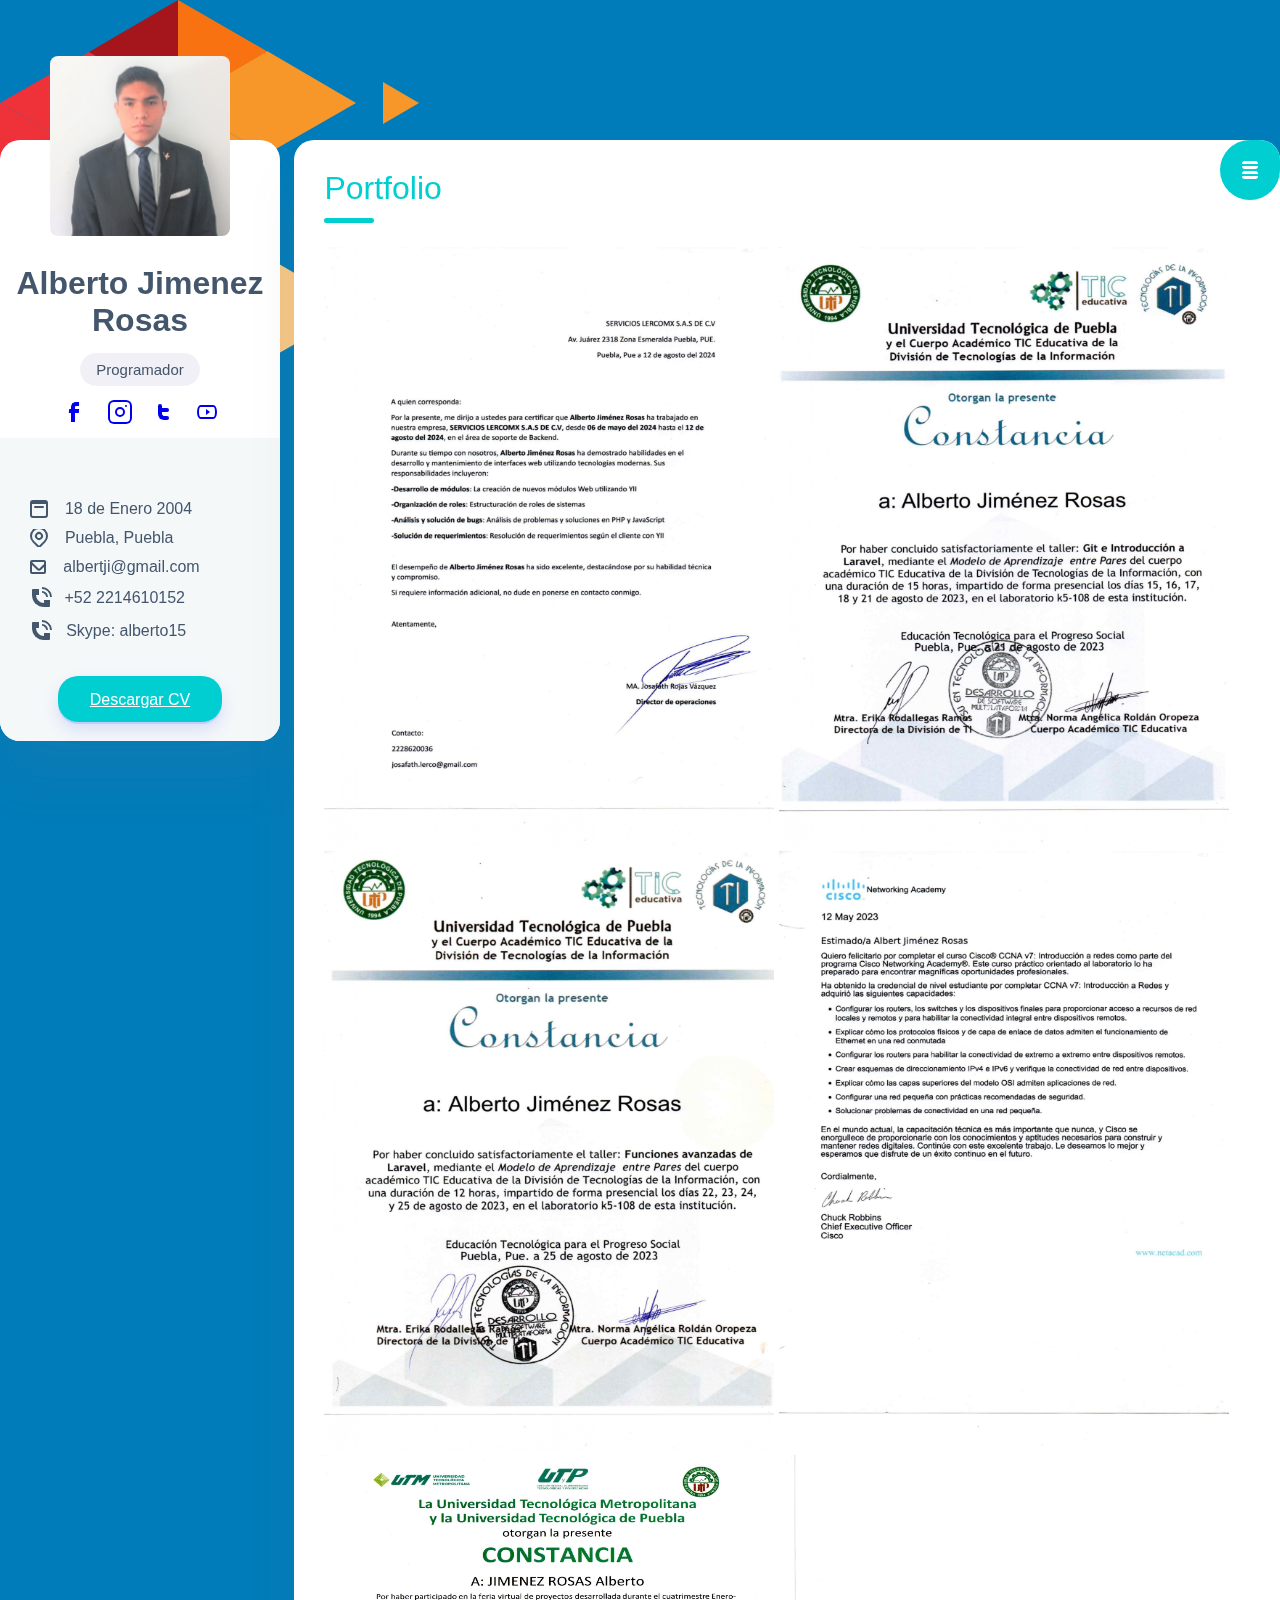
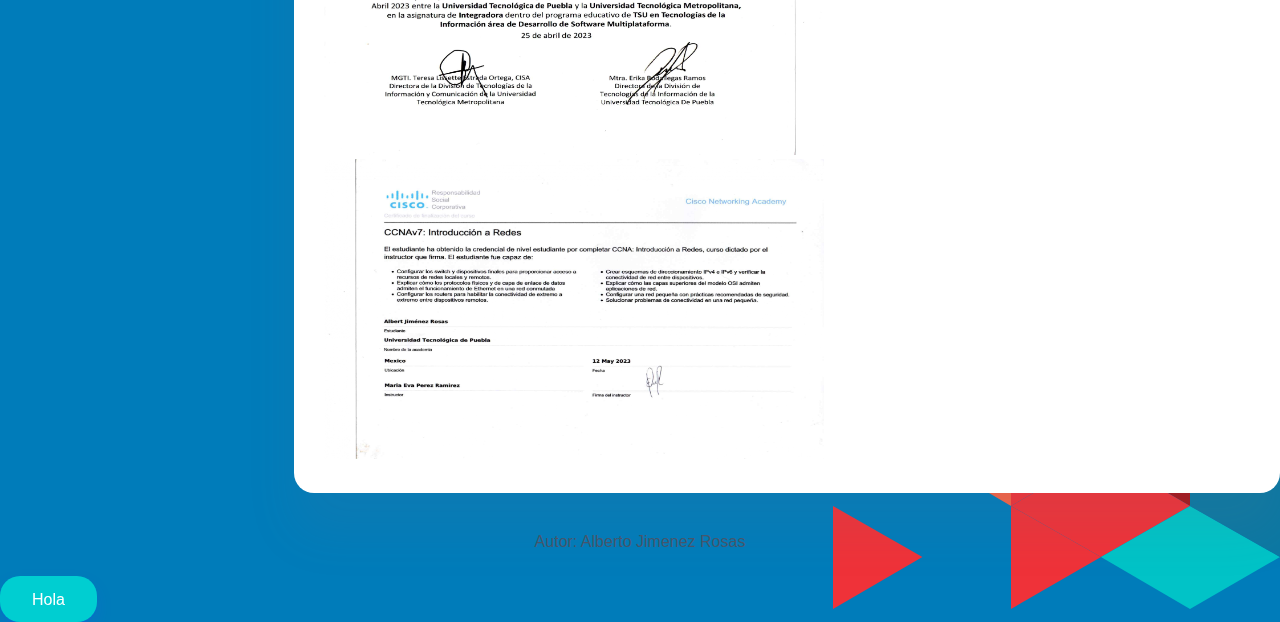
==== portfolio.html @ 5bc1fa1a "micv" ====
<!DOCTYPE html>
<html lang="en">

<head>
    <meta charset="UTF-8">
    <meta name="viewport" content="width=device-width, initial-scale=1.0">
    <title> Mi sitio CV </title>
    <link rel="stylesheet" href="css/css-gg.css">

    <link rel="shortcut icon" href="resources/logo.svg" type="image/svg">
    <link rel="stylesheet" href="css/site.css">
    <link rel="stylesheet" href="css/mobile.css">
    <link rel="" href="js/site.js">

    <script src="js/site.js"></script>
</head>

<body>
    <div class="main-content">
        <aside>
            <div class="profile">
                <img src="resources\156627.jpg" id="photo-profile" class="my-photo">
                <div>
                    <h1 class="title">Alberto Jimenez Rosas</h1>
                    <div class="badge-profile">Programador</div>
                    <div class="social">
                        <a href="https://www.facebook.com/profile.php?id=100022861159487" target="_blank"><i
                                class="gg-facebook"></i></a>
                        <a href="https://www.instagram.com/" target="_blank"><i class="gg-instagram"></i></a>
                        <a href="https://x.com/?lang=es&mx=2" target="_blank"><i class="gg-twitter"></i></a>
                        <a href="https://www.youtube.com/" target="_blank"><i class="gg-youtube"></i></a>
                    </div>
                </div>
                <div class="info">
                    <ul class="contacts-block">
                        <li class="contacts-block-item"><i class="gg-calendar"></i>&nbsp;&nbsp;18 de Enero 2004</li>
                        <li class="contacts-block-item"><i class="gg-pin"></i>&nbsp;&nbsp;Puebla, Puebla</li>
                        <li class="contacts-block-item"><i class="gg-mail"></i><a href="#">&nbsp;&nbsp;albertji@gmail.com</a>
                        </li>
                        <li class="contacts-block-item"><i class="gg-phone"></i>&nbsp;+52 2214610152</li>
                        <li class="contacts-block-item"><i class="gg-phone"></i><a href="#">&nbsp;&nbsp;Skype:
                                alberto15</a></li>
                    </ul>
                    <a href="media/prueba.pdf" class="btn">Descargar CV</a>
                </div>
            </div>
        </aside>

        <sectiom class="resume">

            <h2 class="title bordered">Portfolio</h2>
            <div class="portfolio">
                <img src="resources/porfolio/img1.jpg" onclick="showImage(this)" width="450" height="600">
                
                <img src="resources/porfolio/img2.jpg" onclick="showImage(this)" width="450" height="600">
                
                <img src="resources/porfolio/img3.jpg" onclick="showImage(this)" width="450" height="600">
                <img src="resources/porfolio/img5.jpg" onclick="showImage(this)" width="450" height="600">
                <img src="resources/porfolio/img4.jpg" onclick="showImage(this)" width="500" height="300">
                <img src="resources/porfolio/img6.jpg" onclick="showImage(this)" width="500" height="300">
                
                <div class="modal" id="preview">
                    <div class="modal-content">
                        <span class="close-modal" onclick="cerrarModal()"><i class="gg-close"></i></span>
                        <img id="modal-image" src="" alt="Preview">
                    </div>
                </div>
            </div>


            <header>
                <div class="menu-circle">
                    <i class="gg-menu-oreos" onclick="toggleMenu()"></i>
                </div>
                <div class="inner-menu js-menu">
                    <ul class="nav">
                        <li class="nav-item">
                            <a href="index.html">Acerca de</a>
                        </li>
                        <li class="nav-item">
                            <a href="portfolio.html">Portafolio</a>
                        </li>
                    </ul>
                </div>
            </header>

        </sectiom>
    </div>
    <footer>Autor: Alberto Jimenez Rosas</footer>
    <a class="btn" onclick="SayWelcome()"><i class="font-icon icon-dowload"></i>Hola</a>


</body>

</html>
---- css/css-gg.css ----
.gg-abstract{box-sizing:border-box;position:relative;display:block;width:14px;height:14px;transform:scale(var(--ggs,1));border-right:3px solid;border-top:3px solid}.gg-abstract::before{content:"";display:block;box-sizing:border-box;position:absolute;width:10px;height:10px;left:0;bottom:0;border:3px solid;border-radius:12px}.gg-add-r{box-sizing:border-box;position:relative;display:block;width:22px;height:22px;border:2px solid;transform:scale(var(--ggs,1));border-radius:4px}.gg-add-r::after,.gg-add-r::before{content:"";display:block;box-sizing:border-box;position:absolute;width:10px;height:2px;background:currentColor;border-radius:5px;top:8px;left:4px}.gg-add-r::after{width:2px;height:10px;top:4px;left:8px}.gg-add{box-sizing:border-box;position:relative;display:block;width:22px;height:22px;border:2px solid;transform:scale(var(--ggs,1));border-radius:22px}.gg-add::after,.gg-add::before{content:"";display:block;box-sizing:border-box;position:absolute;width:10px;height:2px;background:currentColor;border-radius:5px;top:8px;left:4px}.gg-add::after{width:2px;height:10px;top:4px;left:8px}.gg-adidas{position:relative;box-sizing:border-box;display:block;width:23px;height:15px;transform:scale(var(--ggs,1));overflow:hidden}.gg-adidas::before{content:"";position:absolute;box-sizing:border-box;display:block;width:5px;height:18px;background:currentColor;transform:rotate(-30deg);left:4px;bottom:-14px;box-shadow:7px -2px,14px -4px}.gg-airplane{box-sizing:border-box;position:relative;display:block;width:18px;height:18px;transform:scale(var(--ggs,1));background:linear-gradient(to left,currentColor 22px,transparent 0) no-repeat center/16px 2px,radial-gradient(circle,currentColor 60%,transparent 40%) no-repeat right center/2px 2px}.gg-airplane::after,.gg-airplane::before{content:"";display:block;position:absolute;box-sizing:border-box;width:10px;height:8px;border-right:4px solid}.gg-airplane::before{border-top-right-radius:2px;top:0;transform:perspective(10px)rotateX(10deg)skewX(30deg);box-shadow:-4px 3px 0 -2px}.gg-airplane::after{border-bottom-right-radius:2px;bottom:0;transform:perspective(10px)rotateX(-10deg)skewX(-30deg);box-shadow:-4px -3px 0 -2px}.gg-alarm{background:linear-gradient( to left,currentColor 5px,transparent 0)no-repeat 4.5px 6px/5px 2px,linear-gradient( to left,currentColor 7px,transparent 0)no-repeat 4.5px 2px/2px 6px;box-sizing:border-box;position:relative;display:block;width:16px;height:16px;border-radius:100%;border:2px solid transparent;transform:scale(var(--ggs,1));box-shadow:0 0 0 2px}.gg-alarm::after,.gg-alarm::before{content:"";display:block;box-sizing:border-box;position:absolute;width:6px;height:2px;background:currentColor;top:-4px}.gg-alarm::before{left:-5px;transform:rotate(-42deg)}.gg-alarm::after{transform:rotate(42deg);right:-5px}.gg-album{box-sizing:border-box;position:relative;display:block;width:18px;height:18px;transform:scale(var(--ggs,1));border-left:7px solid transparent;border-right:3px solid transparent;border-bottom:8px solid transparent;box-shadow:0 0 0 2px,inset 6px 4px 0 -4px,inset -6px 4px 0 -4px;border-radius:3px}.gg-album::after,.gg-album::before{content:"";display:block;box-sizing:border-box;position:absolute;width:2px;height:5px;background:currentColor;transform:rotate(46deg);top:5px;right:4px}.gg-album::after{transform:rotate(-46deg);right:2px}.gg-align-bottom{box-sizing:border-box;position:relative;display:block;height:12px;width:12px;border-bottom:2px solid;transform:scale(var(--ggs,1));margin-top:4px}.gg-align-bottom::after,.gg-align-bottom::before{content:"";display:block;box-sizing:border-box;position:absolute;width:4px;background:currentColor;bottom:2px}.gg-align-bottom::before{left:1px;height:12px}.gg-align-bottom::after{height:6px;right:1px;opacity:.5}.gg-align-center{box-sizing:border-box;position:relative;display:block;height:12px;width:12px;border-top:2px solid transparent;transform:scale(var(--ggs,1));margin-left:-4px}.gg-align-center::after,.gg-align-center::before{content:"";display:block;box-sizing:border-box;position:absolute;height:4px;background:currentColor}.gg-align-center::before{left:2px;width:12px;top:-2px}.gg-align-center::after{width:6px;right:1px;top:4px;opacity:.5}.gg-align-left{box-sizing:border-box;position:relative;display:block;height:12px;width:12px;border-left:2px solid;transform:scale(var(--ggs,1));margin-left:-4px}.gg-align-left::after,.gg-align-left::before{content:"";display:block;box-sizing:border-box;position:absolute;height:4px;width:12px;background:currentColor;left:2px;top:1px}.gg-align-left::after{width:6px;top:7px;opacity:.5}.gg-align-middle{box-sizing:border-box;position:relative;display:block;height:12px;width:12px;transform:scale(var(--ggs,1));border-top:2px solid transparent;margin-top:-8px}.gg-align-middle::after,.gg-align-middle::before{content:"";display:block;box-sizing:border-box;position:absolute;width:4px;background:currentColor}.gg-align-middle::before{left:1px;height:12px;top:2px}.gg-align-middle::after{height:6px;right:1px;top:5px;opacity:.5}.gg-align-right{box-sizing:border-box;position:relative;display:block;height:12px;width:12px;border-right:2px solid;transform:scale(var(--ggs,1));margin-right:-4px}.gg-align-right::after,.gg-align-right::before{content:"";display:block;box-sizing:border-box;position:absolute;height:4px;width:12px;background:currentColor;right:2px;top:1px}.gg-align-right::after{width:6px;top:7px;opacity:.5}.gg-align-top{box-sizing:border-box;position:relative;display:block;height:12px;width:12px;border-top:2px solid;transform:scale(var(--ggs,1));margin-top:-4px}.gg-align-top::after,.gg-align-top::before{content:"";display:block;box-sizing:border-box;position:absolute;width:4px;background:currentColor;top:2px}.gg-align-top::before{left:1px;height:12px}.gg-align-top::after{height:6px;right:1px;opacity:.5}.gg-anchor{box-sizing:border-box;position:relative;display:block;transform:scale(var(--ggs,1));width:2px;height:14px;background:currentColor;border-radius:8px}.gg-anchor::after,.gg-anchor::before{content:"";display:block;box-sizing:border-box;position:absolute;height:6px;border:2px solid}.gg-anchor::after{width:12px;border-bottom-left-radius:20px;border-bottom-right-radius:20px;border-top-color:transparent;left:-5px;bottom:2px}.gg-anchor::before{width:6px;border-radius:8px;top:-4px;left:-2px}.gg-apple-watch{background:linear-gradient( to left,currentColor 5px,transparent 0)no-repeat 13px 4px/2px 4px;box-sizing:border-box;position:relative;display:block;width:24px;height:24px;border:5px solid transparent;transform:scale(var(--ggs,1));border-radius:9px;box-shadow:inset 0 0 0 2px}.gg-apple-watch::after,.gg-apple-watch::before{content:"";display:block;box-sizing:border-box;position:absolute;border-radius:3px;width:10px;height:5px;border:2px solid;border-bottom:0;border-bottom-left-radius:0;border-bottom-right-radius:0;left:2px}.gg-apple-watch::after{top:-3px}.gg-apple-watch::before{transform:scaleY(-1);top:12px}.gg-arrange-back{box-sizing:border-box;position:relative;transform:scale(var(--ggs,1));display:block;width:18px;height:18px}.gg-arrange-back::after,.gg-arrange-back::before{content:"";display:block;box-sizing:border-box;position:absolute}.gg-arrange-back::after{width:10px;height:10px;border:2px solid;left:4px;top:4px}.gg-arrange-back::before{width:8px;height:8px;background:currentColor;box-shadow:10px 10px 0}.gg-arrange-front{box-sizing:border-box;position:relative;transform:scale(var(--ggs,1));display:block;width:18px;height:18px}.gg-arrange-front::before{content:"";display:block;box-sizing:border-box;position:absolute;width:10px;height:10px;border:2px solid;left:4px;top:4px;box-shadow:-5px -5px 0 -1px,5px 5px 0 -1px}.gg-arrow-align-h{box-sizing:border-box;position:relative;display:block;transform:scale(var(--ggs,1));width:20px;height:10px;background:linear-gradient(to left,currentColor 15px,transparent 0)no-repeat 2px 4px/6px 2px,linear-gradient(to left,currentColor 15px,transparent 0)no-repeat 12px 4px/6px 2px,linear-gradient(to left,currentColor 15px,transparent 0)no-repeat center/2px 10px}.gg-arrow-align-h::after,.gg-arrow-align-h::before{content:"";display:block;box-sizing:border-box;position:absolute;width:6px;height:6px;transform:rotate(45deg);top:2px}.gg-arrow-align-h::after{border-bottom:2px solid;border-left:2px solid;left:1px}.gg-arrow-align-h::before{border-top:2px solid;border-right:2px solid;right:1px}.gg-arrow-align-v{box-sizing:border-box;position:relative;display:block;transform:scale(var(--ggs,1));width:10px;height:20px;background:linear-gradient(to left,currentColor 15px,transparent 0)no-repeat 4px 2px/2px 6px,linear-gradient(to left,currentColor 15px,transparent 0)no-repeat 4px 12px/2px 6px,linear-gradient(to left,currentColor 15px,transparent 0)no-repeat center/10px 2px}.gg-arrow-align-v::after,.gg-arrow-align-v::before{content:"";display:block;box-sizing:border-box;position:absolute;width:6px;height:6px;transform:rotate(-45deg);left:2px}.gg-arrow-align-v::after{border-bottom:2px solid;border-left:2px solid;bottom:1px}.gg-arrow-align-v::before{border-top:2px solid;border-right:2px solid;top:1px}.gg-arrow-bottom-left-o{box-sizing:border-box;position:relative;display:block;width:22px;height:22px;border:2px solid;transform:scale(var(--ggs,1));border-radius:20px}.gg-arrow-bottom-left-o::after,.gg-arrow-bottom-left-o::before{content:"";display:block;box-sizing:border-box;position:absolute;left:4px}.gg-arrow-bottom-left-o::after{width:10px;height:2px;background:currentColor;transform:rotate(-45deg);bottom:8px}.gg-arrow-bottom-left-o::before{width:6px;height:6px;bottom:4px;border-bottom:2px solid;border-left:2px solid}.gg-arrow-bottom-left-r{box-sizing:border-box;position:relative;display:block;width:22px;height:22px;border:2px solid;transform:scale(var(--ggs,1));border-radius:4px}.gg-arrow-bottom-left-r::after,.gg-arrow-bottom-left-r::before{content:"";display:block;box-sizing:border-box;position:absolute;left:4px}.gg-arrow-bottom-left-r::after{width:10px;height:2px;background:currentColor;transform:rotate(-45deg);bottom:8px}.gg-arrow-bottom-left-r::before{width:6px;height:6px;bottom:4px;border-bottom:2px solid;border-left:2px solid}.gg-arrow-bottom-left{box-sizing:border-box;position:relative;display:block;width:8px;height:8px;border-bottom:2px solid;transform:scale(var(--ggs,1));border-left:2px solid}.gg-arrow-bottom-left::after{content:"";display:block;box-sizing:border-box;position:absolute;width:14px;height:2px;background:currentColor;transform:rotate(-45deg);bottom:3px;left:-3px}.gg-arrow-bottom-right-o{box-sizing:border-box;position:relative;display:block;width:22px;height:22px;border:2px solid;transform:scale(var(--ggs,1));border-radius:20px}.gg-arrow-bottom-right-o::after,.gg-arrow-bottom-right-o::before{content:"";display:block;box-sizing:border-box;position:absolute;right:4px}.gg-arrow-bottom-right-o::after{width:10px;height:2px;background:currentColor;transform:rotate(45deg);bottom:8px}.gg-arrow-bottom-right-o::before{width:6px;height:6px;bottom:4px;border-bottom:2px solid;border-right:2px solid}.gg-arrow-bottom-right-r{box-sizing:border-box;position:relative;display:block;width:22px;height:22px;border:2px solid;transform:scale(var(--ggs,1));border-radius:4px}.gg-arrow-bottom-right-r::after,.gg-arrow-bottom-right-r::before{content:"";display:block;box-sizing:border-box;position:absolute;right:4px}.gg-arrow-bottom-right-r::after{width:10px;height:2px;background:currentColor;transform:rotate(45deg);bottom:8px}.gg-arrow-bottom-right-r::before{width:6px;height:6px;bottom:4px;border-bottom:2px solid;border-right:2px solid}.gg-arrow-bottom-right{box-sizing:border-box;position:relative;display:block;width:8px;height:8px;border-bottom:2px solid;transform:scale(var(--ggs,1));border-right:2px solid}.gg-arrow-bottom-right::after{content:"";display:block;box-sizing:border-box;position:absolute;width:14px;height:2px;background:currentColor;transform:rotate(45deg);bottom:3px;right:-3px}.gg-arrow-down-o{box-sizing:border-box;position:relative;display:block;width:22px;height:22px;border:2px solid;transform:scale(var(--ggs,1));border-radius:20px}.gg-arrow-down-o::after,.gg-arrow-down-o::before{content:"";display:block;box-sizing:border-box;position:absolute;bottom:4px}.gg-arrow-down-o::after{width:6px;height:6px;border-bottom:2px solid;border-left:2px solid;transform:rotate(-45deg);left:6px}.gg-arrow-down-o::before{width:2px;height:10px;left:8px;background:currentColor}.gg-arrow-down-r{box-sizing:border-box;position:relative;display:block;width:22px;height:22px;border:2px solid;transform:scale(var(--ggs,1));border-radius:4px}.gg-arrow-down-r::after,.gg-arrow-down-r::before{content:"";display:block;box-sizing:border-box;position:absolute;bottom:4px}.gg-arrow-down-r::after{width:6px;height:6px;border-bottom:2px solid;border-left:2px solid;transform:rotate(-45deg);left:6px}.gg-arrow-down-r::before{width:2px;height:10px;left:8px;background:currentColor}.gg-arrow-down{box-sizing:border-box;position:relative;display:block;transform:scale(var(--ggs,1));width:22px;height:22px}.gg-arrow-down::after,.gg-arrow-down::before{content:"";display:block;box-sizing:border-box;position:absolute;bottom:4px}.gg-arrow-down::after{width:8px;height:8px;border-bottom:2px solid;border-left:2px solid;transform:rotate(-45deg);left:7px}.gg-arrow-down::before{width:2px;height:16px;left:10px;background:currentColor}.gg-arrow-left-o{box-sizing:border-box;position:relative;display:block;width:22px;height:22px;border:2px solid;transform:scale(var(--ggs,1));border-radius:22px}.gg-arrow-left-o::after,.gg-arrow-left-o::before{content:"";display:block;box-sizing:border-box;position:absolute;left:4px}.gg-arrow-left-o::after{width:6px;height:6px;border-bottom:2px solid;border-left:2px solid;transform:rotate(45deg);bottom:6px}.gg-arrow-left-o::before{width:10px;height:2px;bottom:8px;background:currentColor}.gg-arrow-left-r{box-sizing:border-box;position:relative;display:block;width:22px;height:22px;border:2px solid;transform:scale(var(--ggs,1));border-radius:4px}.gg-arrow-left-r::after,.gg-arrow-left-r::before{content:"";display:block;box-sizing:border-box;position:absolute;left:4px}.gg-arrow-left-r::after{width:6px;height:6px;border-bottom:2px solid;border-left:2px solid;transform:rotate(45deg);bottom:6px}.gg-arrow-left-r::before{width:10px;height:2px;bottom:8px;background:currentColor}.gg-arrow-left{box-sizing:border-box;position:relative;display:block;transform:scale(var(--ggs,1));width:22px;height:22px}.gg-arrow-left::after,.gg-arrow-left::before{content:"";display:block;box-sizing:border-box;position:absolute;left:3px}.gg-arrow-left::after{width:8px;height:8px;border-bottom:2px solid;border-left:2px solid;transform:rotate(45deg);bottom:7px}.gg-arrow-left::before{width:16px;height:2px;bottom:10px;background:currentColor}.gg-arrow-long-down-c{box-sizing:border-box;position:relative;display:block;transform:scale(var(--ggs,1));border-right:2px solid transparent;border-left:2px solid transparent;border-top:4px solid transparent;box-shadow:inset 0 0 0 2px;height:24px;width:6px}.gg-arrow-long-down-c::after,.gg-arrow-long-down-c::before{content:"";display:block;box-sizing:border-box;position:absolute}.gg-arrow-long-down-c::after{width:6px;height:6px;border-bottom:2px solid;border-right:2px solid;transform:rotate(45deg);bottom:0;left:-2px}.gg-arrow-long-down-c::before{width:6px;height:6px;border:2px solid;border-radius:8px;top:-4px;left:-2px}.gg-arrow-long-down-e{box-sizing:border-box;position:relative;display:block;transform:scale(var(--ggs,1));border-right:2px solid transparent;border-left:2px solid transparent;border-top:4px solid transparent;box-shadow:inset 0 0 0 2px;height:24px;width:6px}.gg-arrow-long-down-e::after,.gg-arrow-long-down-e::before{content:"";display:block;box-sizing:border-box;position:absolute}.gg-arrow-long-down-e::after{width:6px;height:6px;border-bottom:2px solid;border-right:2px solid;transform:rotate(45deg);bottom:0;left:-2px}.gg-arrow-long-down-e::before{width:6px;height:6px;border:2px solid;top:-5px;left:-2px}.gg-arrow-long-down-l{box-sizing:border-box;position:relative;display:block;transform:scale(var(--ggs,1));border-right:2px solid transparent;border-left:2px solid transparent;box-shadow:inset 0 0 0 2px;height:24px;width:6px}.gg-arrow-long-down-l::after,.gg-arrow-long-down-l::before{content:"";display:block;box-sizing:border-box;position:absolute}.gg-arrow-long-down-l::after{width:6px;height:6px;border-bottom:2px solid;border-right:2px solid;transform:rotate(45deg);bottom:0;left:-2px}.gg-arrow-long-down-l::before{width:6px;height:2px;background:currentColor;top:-1px;left:-2px}.gg-arrow-long-down-r{box-sizing:border-box;position:relative;display:block;transform:scale(var(--ggs,1));border-right:2px solid transparent;border-left:2px solid transparent;border-top:4px solid transparent;box-shadow:inset 0 0 0 2px;height:24px;width:6px}.gg-arrow-long-down-r::after,.gg-arrow-long-down-r::before{content:"";display:block;box-sizing:border-box;position:absolute}.gg-arrow-long-down-r::after{width:6px;height:6px;border-bottom:2px solid;border-right:2px solid;transform:rotate(45deg);bottom:0;left:-2px}.gg-arrow-long-down-r::before{width:6px;height:6px;border:2px solid;transform:rotate(45deg);top:-5px;left:-2px}.gg-arrow-long-down{box-sizing:border-box;position:relative;display:block;transform:scale(var(--ggs,1));border-right:2px solid transparent;border-left:2px solid transparent;box-shadow:inset 0 0 0 2px;height:24px;width:6px}.gg-arrow-long-down::after{content:"";display:block;box-sizing:border-box;position:absolute;width:6px;height:6px;border-bottom:2px solid;border-right:2px solid;transform:rotate(45deg);bottom:0;left:-2px}.gg-arrow-long-left-c{box-sizing:border-box;position:relative;display:block;transform:scale(var(--ggs,1));border-top:2px solid transparent;border-bottom:2px solid transparent;border-right:4px solid transparent;box-shadow:inset 0 0 0 2px;width:24px;height:6px}.gg-arrow-long-left-c::after,.gg-arrow-long-left-c::before{content:"";display:block;box-sizing:border-box;position:absolute}.gg-arrow-long-left-c::after{width:6px;height:6px;border-bottom:2px solid;border-left:2px solid;transform:rotate(45deg);left:0;bottom:-2px}.gg-arrow-long-left-c::before{width:6px;height:6px;border:2px solid;border-radius:8px;right:-4px;bottom:-2px}.gg-arrow-long-left-e{box-sizing:border-box;position:relative;display:block;transform:scale(var(--ggs,1));border-top:2px solid transparent;border-bottom:2px solid transparent;border-right:4px solid transparent;box-shadow:inset 0 0 0 2px;width:24px;height:6px}.gg-arrow-long-left-e::after,.gg-arrow-long-left-e::before{content:"";display:block;box-sizing:border-box;position:absolute}.gg-arrow-long-left-e::after{width:6px;height:6px;border-bottom:2px solid;border-left:2px solid;transform:rotate(45deg);left:0;bottom:-2px}.gg-arrow-long-left-e::before{width:6px;height:6px;border:2px solid;right:-4px;bottom:-2px}.gg-arrow-long-left-l{box-sizing:border-box;position:relative;display:block;transform:scale(var(--ggs,1));border-top:2px solid transparent;border-bottom:2px solid transparent;box-shadow:inset 0 0 0 2px;width:24px;height:6px}.gg-arrow-long-left-l::after,.gg-arrow-long-left-l::before{content:"";display:block;box-sizing:border-box;position:absolute}.gg-arrow-long-left-l::after{width:6px;height:6px;border-bottom:2px solid;border-left:2px solid;transform:rotate(45deg);left:0;bottom:-2px}.gg-arrow-long-left-l::before{width:2px;height:6px;background:currentColor;right:-1px;bottom:-2px}.gg-arrow-long-left-r{box-sizing:border-box;position:relative;display:block;transform:scale(var(--ggs,1));border-top:2px solid transparent;border-bottom:2px solid transparent;border-right:4px solid transparent;box-shadow:inset 0 0 0 2px;width:24px;height:6px}.gg-arrow-long-left-r::after,.gg-arrow-long-left-r::before{content:"";display:block;box-sizing:border-box;position:absolute}.gg-arrow-long-left-r::after{width:6px;height:6px;border-bottom:2px solid;border-left:2px solid;transform:rotate(45deg);left:0;bottom:-2px}.gg-arrow-long-left-r::before{width:6px;height:6px;border:2px solid;transform:rotate(45deg);right:-5px;bottom:-2px}.gg-arrow-long-left{box-sizing:border-box;position:relative;display:block;transform:scale(var(--ggs,1));border-top:2px solid transparent;border-bottom:2px solid transparent;box-shadow:inset 0 0 0 2px;width:24px;height:6px}.gg-arrow-long-left::after{content:"";display:block;box-sizing:border-box;position:absolute;width:6px;height:6px;border-bottom:2px solid;border-left:2px solid;transform:rotate(45deg);left:0;bottom:-2px}.gg-arrow-long-right-c{box-sizing:border-box;position:relative;display:block;transform:scale(var(--ggs,1));border-top:2px solid transparent;border-bottom:2px solid transparent;border-left:4px solid transparent;box-shadow:inset 0 0 0 2px;width:24px;height:6px}.gg-arrow-long-right-c::after,.gg-arrow-long-right-c::before{content:"";display:block;box-sizing:border-box;position:absolute}.gg-arrow-long-right-c::after{width:6px;height:6px;border-top:2px solid;border-right:2px solid;transform:rotate(45deg);right:0;bottom:-2px}.gg-arrow-long-right-c::before{width:6px;height:6px;border:2px solid;border-radius:8px;left:-4px;bottom:-2px}.gg-arrow-long-right-e{box-sizing:border-box;position:relative;display:block;transform:scale(var(--ggs,1));border-top:2px solid transparent;border-bottom:2px solid transparent;border-left:4px solid transparent;box-shadow:inset 0 0 0 2px;width:24px;height:6px}.gg-arrow-long-right-e::after,.gg-arrow-long-right-e::before{content:"";display:block;box-sizing:border-box;position:absolute}.gg-arrow-long-right-e::after{width:6px;height:6px;border-top:2px solid;border-right:2px solid;transform:rotate(45deg);right:0;bottom:-2px}.gg-arrow-long-right-e::before{width:6px;height:6px;border:2px solid;left:-4px;bottom:-2px}.gg-arrow-long-right-l{box-sizing:border-box;position:relative;display:block;transform:scale(var(--ggs,1));border-top:2px solid transparent;border-bottom:2px solid transparent;box-shadow:inset 0 0 0 2px;width:24px;height:6px}.gg-arrow-long-right-l::after,.gg-arrow-long-right-l::before{content:"";display:block;box-sizing:border-box;position:absolute}.gg-arrow-long-right-l::after{width:6px;height:6px;border-top:2px solid;border-right:2px solid;transform:rotate(45deg);right:0;bottom:-2px}.gg-arrow-long-right-l::before{width:2px;height:6px;background:currentColor;left:-1px;bottom:-2px}.gg-arrow-long-right-r{box-sizing:border-box;position:relative;display:block;transform:scale(var(--ggs,1));border-top:2px solid transparent;border-bottom:2px solid transparent;border-left:4px solid transparent;box-shadow:inset 0 0 0 2px;width:24px;height:6px}.gg-arrow-long-right-r::after,.gg-arrow-long-right-r::before{content:"";display:block;box-sizing:border-box;position:absolute}.gg-arrow-long-right-r::after{width:6px;height:6px;border-top:2px solid;border-right:2px solid;transform:rotate(45deg);right:0;bottom:-2px}.gg-arrow-long-right-r::before{width:6px;height:6px;border:2px solid;transform:rotate(45deg);left:-5px;bottom:-2px}.gg-arrow-long-right{box-sizing:border-box;position:relative;display:block;transform:scale(var(--ggs,1));border-top:2px solid transparent;border-bottom:2px solid transparent;box-shadow:inset 0 0 0 2px;width:24px;height:6px}.gg-arrow-long-right::after{content:"";display:block;box-sizing:border-box;position:absolute;width:6px;height:6px;border-top:2px solid;border-right:2px solid;transform:rotate(45deg);right:0;bottom:-2px}.gg-arrow-long-up-c{box-sizing:border-box;position:relative;display:block;transform:scale(var(--ggs,1));border-right:2px solid transparent;border-left:2px solid transparent;border-bottom:4px solid transparent;box-shadow:inset 0 0 0 2px;height:24px;width:6px}.gg-arrow-long-up-c::after,.gg-arrow-long-up-c::before{content:"";display:block;box-sizing:border-box;position:absolute}.gg-arrow-long-up-c::after{width:6px;height:6px;border-top:2px solid;border-left:2px solid;transform:rotate(45deg);top:0;left:-2px}.gg-arrow-long-up-c::before{width:6px;height:6px;border:2px solid;border-radius:8px;bottom:-4px;left:-2px}.gg-arrow-long-up-e{box-sizing:border-box;position:relative;display:block;transform:scale(var(--ggs,1));border-right:2px solid transparent;border-left:2px solid transparent;border-bottom:4px solid transparent;box-shadow:inset 0 0 0 2px;height:24px;width:6px}.gg-arrow-long-up-e::after,.gg-arrow-long-up-e::before{content:"";display:block;box-sizing:border-box;position:absolute}.gg-arrow-long-up-e::after{width:6px;height:6px;border-top:2px solid;border-left:2px solid;transform:rotate(45deg);top:0;left:-2px}.gg-arrow-long-up-e::before{width:6px;height:6px;border:2px solid;bottom:-5px;left:-2px}.gg-arrow-long-up-l{box-sizing:border-box;position:relative;display:block;transform:scale(var(--ggs,1));border-right:2px solid transparent;border-left:2px solid transparent;box-shadow:inset 0 0 0 2px;height:24px;width:6px}.gg-arrow-long-up-l::after,.gg-arrow-long-up-l::before{content:"";display:block;box-sizing:border-box;position:absolute}.gg-arrow-long-up-l::after{width:6px;height:6px;border-top:2px solid;border-left:2px solid;transform:rotate(45deg);top:0;left:-2px}.gg-arrow-long-up-l::before{width:6px;height:2px;background:currentColor;bottom:-1px;left:-2px}.gg-arrow-long-up-r{box-sizing:border-box;position:relative;display:block;transform:scale(var(--ggs,1));border-right:2px solid transparent;border-left:2px solid transparent;border-bottom:4px solid transparent;box-shadow:inset 0 0 0 2px;height:24px;width:6px}.gg-arrow-long-up-r::after,.gg-arrow-long-up-r::before{content:"";display:block;box-sizing:border-box;position:absolute}.gg-arrow-long-up-r::after{width:6px;height:6px;border-top:2px solid;border-left:2px solid;transform:rotate(45deg);top:0;left:-2px}.gg-arrow-long-up-r::before{width:6px;height:6px;border:2px solid;transform:rotate(45deg);bottom:-5px;left:-2px}.gg-arrow-long-up,.gg-arrow-long-up::after{display:block;box-sizing:border-box;width:6px}.gg-arrow-long-up{position:relative;transform:scale(var(--ggs,1));border-right:2px solid transparent;border-left:2px solid transparent;box-shadow:inset 0 0 0 2px;height:24px}.gg-arrow-long-up::after{content:"";position:absolute;height:6px;border-top:2px solid;border-left:2px solid;transform:rotate(45deg);top:0;left:-2px}.gg-arrow-right-o{box-sizing:border-box;position:relative;display:block;width:22px;height:22px;border:2px solid;transform:scale(var(--ggs,1));border-radius:20px}.gg-arrow-right-o::after,.gg-arrow-right-o::before{content:"";display:block;box-sizing:border-box;position:absolute;right:4px}.gg-arrow-right-o::after{width:6px;height:6px;border-top:2px solid;border-right:2px solid;transform:rotate(45deg);bottom:6px}.gg-arrow-right-o::before{width:10px;height:2px;bottom:8px;background:currentColor}.gg-arrow-right-r{box-sizing:border-box;position:relative;display:block;width:22px;height:22px;border:2px solid;transform:scale(var(--ggs,1));border-radius:4px}.gg-arrow-right-r::after,.gg-arrow-right-r::before{content:"";display:block;box-sizing:border-box;position:absolute;right:4px}.gg-arrow-right-r::after{width:6px;height:6px;border-top:2px solid;border-right:2px solid;transform:rotate(45deg);bottom:6px}.gg-arrow-right-r::before{width:10px;height:2px;bottom:8px;background:currentColor}.gg-arrow-right{box-sizing:border-box;position:relative;display:block;transform:scale(var(--ggs,1));width:22px;height:22px}.gg-arrow-right::after,.gg-arrow-right::before{content:"";display:block;box-sizing:border-box;position:absolute;right:3px}.gg-arrow-right::after{width:8px;height:8px;border-top:2px solid;border-right:2px solid;transform:rotate(45deg);bottom:7px}.gg-arrow-right::before{width:16px;height:2px;bottom:10px;background:currentColor}.gg-arrow-top-left-o{box-sizing:border-box;position:relative;display:block;width:22px;height:22px;border:2px solid;transform:scale(var(--ggs,1));border-radius:20px}.gg-arrow-top-left-o::after,.gg-arrow-top-left-o::before{content:"";display:block;box-sizing:border-box;position:absolute}.gg-arrow-top-left-o::after{width:10px;height:2px;background:currentColor;transform:rotate(45deg);bottom:8px;right:4px}.gg-arrow-top-left-o::before{width:6px;height:6px;left:4px;top:4px;border-top:2px solid;border-left:2px solid}.gg-arrow-top-left-r{box-sizing:border-box;position:relative;display:block;width:22px;height:22px;border:2px solid;transform:scale(var(--ggs,1));border-radius:4px}.gg-arrow-top-left-r::after,.gg-arrow-top-left-r::before{content:"";display:block;box-sizing:border-box;position:absolute;left:4px}.gg-arrow-top-left-r::after{width:10px;height:2px;background:currentColor;transform:rotate(45deg);bottom:8px}.gg-arrow-top-left-r::before{width:6px;height:6px;top:4px;border-top:2px solid;border-left:2px solid}.gg-arrow-top-left{box-sizing:border-box;position:relative;display:block;width:8px;height:8px;transform:scale(var(--ggs,1));border-top:2px solid;border-left:2px solid}.gg-arrow-top-left::after{content:"";display:block;box-sizing:border-box;position:absolute;width:14px;height:2px;background:currentColor;transform:rotate(45deg);top:3px;left:-3px}.gg-arrow-top-right-o{box-sizing:border-box;position:relative;display:block;width:22px;height:22px;border:2px solid;transform:scale(var(--ggs,1));border-radius:20px}.gg-arrow-top-right-o::after,.gg-arrow-top-right-o::before{content:"";display:block;box-sizing:border-box;position:absolute;right:4px}.gg-arrow-top-right-o::after{width:10px;height:2px;background:currentColor;transform:rotate(-45deg);bottom:8px}.gg-arrow-top-right-o::before{width:6px;height:6px;top:4px;border-top:2px solid;border-right:2px solid}.gg-arrow-top-right-r{box-sizing:border-box;position:relative;display:block;width:22px;height:22px;border:2px solid;transform:scale(var(--ggs,1));border-radius:4px}.gg-arrow-top-right-r::after,.gg-arrow-top-right-r::before{content:"";display:block;box-sizing:border-box;position:absolute;right:4px}.gg-arrow-top-right-r::after{width:10px;height:2px;background:currentColor;transform:rotate(-45deg);bottom:8px}.gg-arrow-top-right-r::before{width:6px;height:6px;top:4px;border-top:2px solid;border-right:2px solid}.gg-arrow-top-right{box-sizing:border-box;position:relative;display:block;width:8px;height:8px;border-top:2px solid;transform:scale(var(--ggs,1));border-right:2px solid}.gg-arrow-top-right::after{content:"";display:block;box-sizing:border-box;position:absolute;width:14px;height:2px;background:currentColor;transform:rotate(-45deg);top:3px;right:-3px}.gg-arrow-up-o{box-sizing:border-box;position:relative;display:block;width:22px;height:22px;border:2px solid;transform:scale(var(--ggs,1));border-radius:20px}.gg-arrow-up-o::after,.gg-arrow-up-o::before{content:"";display:block;box-sizing:border-box;position:absolute;top:4px}.gg-arrow-up-o::after{width:6px;height:6px;border-top:2px solid;border-left:2px solid;transform:rotate(45deg);left:6px}.gg-arrow-up-o::before{width:2px;height:10px;left:8px;background:currentColor}.gg-arrow-up-r{box-sizing:border-box;position:relative;display:block;width:22px;height:22px;border:2px solid;transform:scale(var(--ggs,1));border-radius:4px}.gg-arrow-up-r::after,.gg-arrow-up-r::before{content:"";display:block;box-sizing:border-box;position:absolute;top:4px}.gg-arrow-up-r::after{width:6px;height:6px;border-top:2px solid;border-left:2px solid;transform:rotate(45deg);left:6px}.gg-arrow-up-r::before{width:2px;height:10px;left:8px;background:currentColor}.gg-arrow-up{box-sizing:border-box;position:relative;display:block;transform:scale(var(--ggs,1));width:22px;height:22px}.gg-arrow-up::after,.gg-arrow-up::before{content:"";display:block;box-sizing:border-box;position:absolute;top:4px}.gg-arrow-up::after{width:8px;height:8px;border-top:2px solid;border-left:2px solid;transform:rotate(45deg);left:7px}.gg-arrow-up::before{width:2px;height:16px;left:10px;background:currentColor}.gg-arrows-breake-h{box-sizing:border-box;position:relative;display:block;transform:scale(var(--ggs,1));width:20px;height:10px;background:linear-gradient(to left,currentColor 10px,transparent 0)no-repeat center left/8px 2px,linear-gradient(to left,currentColor 10px,transparent 0)no-repeat center right/8px 2px,linear-gradient(to left,currentColor 10px,transparent 0)no-repeat 7px center/2px 10px,linear-gradient(to left,currentColor 10px,transparent 0)no-repeat 11px center/2px 10px}.gg-arrows-breake-h::after,.gg-arrows-breake-h::before{content:"";display:block;box-sizing:border-box;position:absolute;width:6px;height:6px;transform:rotate(45deg);top:2px}.gg-arrows-breake-h::after{border-left:2px solid;border-bottom:2px solid}.gg-arrows-breake-h::before{border-right:2px solid;border-top:2px solid;right:0}.gg-arrows-breake-v{box-sizing:border-box;position:relative;display:block;transform:scale(var(--ggs,1));width:10px;height:20px;background:linear-gradient(to left,currentColor 10px,transparent 0)no-repeat center top/2px 8px,linear-gradient(to left,currentColor 10px,transparent 0)no-repeat center bottom/2px 8px,linear-gradient(to left,currentColor 10px,transparent 0)no-repeat center 7px/10px 2px,linear-gradient(to left,currentColor 10px,transparent 0)no-repeat center 11px/10px 2px}.gg-arrows-breake-v::after,.gg-arrows-breake-v::before{content:"";display:block;box-sizing:border-box;position:absolute;width:6px;height:6px;transform:rotate(45deg);left:2px}.gg-arrows-breake-v::after{border-left:2px solid;border-top:2px solid}.gg-arrows-breake-v::before{border-right:2px solid;border-bottom:2px solid;bottom:0}.gg-arrows-exchange-alt-v{box-sizing:border-box;position:relative;display:block;transform:scale(var(--ggs,1));width:14px;height:16px}.gg-arrows-exchange-alt-v::after,.gg-arrows-exchange-alt-v::before{content:"";display:block;box-sizing:border-box;position:absolute;width:2px;background:currentColor;border-radius:4px}.gg-arrows-exchange-alt-v::before{height:6px;transform:rotate(-45deg);box-shadow:13px -2px 0;top:10px;left:2px}.gg-arrows-exchange-alt-v::after{height:12px;box-shadow:-4px 4px 0;right:4px}.gg-arrows-exchange-alt{box-sizing:border-box;position:relative;display:block;transform:scale(var(--ggs,1));width:16px;height:14px}.gg-arrows-exchange-alt::after,.gg-arrows-exchange-alt::before{content:"";display:block;box-sizing:border-box;position:absolute;height:2px;background:currentColor;border-radius:4px}.gg-arrows-exchange-alt::before{width:6px;transform:rotate(-45deg);box-shadow:-2px -13px 0;right:0;top:10px}.gg-arrows-exchange-alt::after{width:12px;box-shadow:4px 4px 0;top:4px}.gg-arrows-exchange-v{box-sizing:border-box;position:relative;display:block;transform:scale(var(--ggs,1));width:14px;height:16px}.gg-arrows-exchange-v::after,.gg-arrows-exchange-v::before{content:"";display:block;box-sizing:border-box;position:absolute;width:2px;background:currentColor;border-radius:4px}.gg-arrows-exchange-v::before{height:6px;transform:rotate(45deg);box-shadow:7px -4px 0;top:4px;left:2px}.gg-arrows-exchange-v::after{height:12px;box-shadow:-4px 4px 0;right:4px;bottom:4px}.gg-arrows-exchange{box-sizing:border-box;position:relative;display:block;transform:scale(var(--ggs,1));width:16px;height:14px}.gg-arrows-exchange::after,.gg-arrows-exchange::before{content:"";display:block;box-sizing:border-box;position:absolute;height:2px;background:currentColor;border-radius:4px}.gg-arrows-exchange::before{width:6px;transform:rotate(45deg);box-shadow:2px -13px 0;top:10px}.gg-arrows-exchange::after{width:12px;box-shadow:-4px 4px 0;left:4px;top:4px}.gg-arrows-expand-down-left{box-sizing:border-box;position:relative;display:block;transform:scale(var(--ggs,1));width:16px;height:16px;box-shadow:-6px 6px 0 -4px}.gg-arrows-expand-down-left::before{content:"";display:block;box-sizing:border-box;position:absolute;width:8px;height:8px;border:2px solid;border-radius:1px;right:0}.gg-arrows-expand-down-left::after{content:"";display:block;box-sizing:border-box;position:absolute;background:currentColor;width:2px;height:10px;transform:rotate(45deg);top:8px;left:2px;border-radius:4px}.gg-arrows-expand-down-right{box-sizing:border-box;position:relative;display:block;transform:scale(var(--ggs,1));width:16px;height:16px;box-shadow:6px 6px 0 -4px}.gg-arrows-expand-down-right::before{content:"";display:block;box-sizing:border-box;position:absolute;width:8px;height:8px;border:2px solid;border-radius:1px;left:0}.gg-arrows-expand-down-right::after{content:"";display:block;box-sizing:border-box;position:absolute;background:currentColor;width:2px;height:10px;transform:rotate(-45deg);top:8px;right:2px;border-radius:4px}.gg-arrows-expand-left-alt{box-sizing:border-box;position:relative;display:block;transform:scale(var(--ggs,1));width:14px;height:14px;margin:2px;box-shadow:6px 6px 0 -4px,-6px -6px 0 -4px}.gg-arrows-expand-left-alt::after,.gg-arrows-expand-left-alt::before{content:"";display:block;box-sizing:border-box;position:absolute;transform:rotate(-45deg)}.gg-arrows-expand-left-alt::before{width:2px;height:22px;top:-4px;left:6px;border-top:9px solid;border-bottom:9px solid}.gg-arrows-expand-left-alt::after{width:8px;height:2px;background:currentColor;top:6px;left:3px}.gg-arrows-expand-left{box-sizing:border-box;position:relative;display:block;transform:scale(var(--ggs,1));width:14px;height:14px;box-shadow:6px 6px 0 -4px,-6px -6px 0 -4px}.gg-arrows-expand-left::before{content:"";display:block;box-sizing:border-box;position:absolute;width:2px;height:22px;top:-4px;left:6px;transform:rotate(-45deg);border-top:9px solid;border-bottom:9px solid}.gg-arrows-expand-right-alt{box-sizing:border-box;position:relative;display:block;transform:scale(var(--ggs,1));width:14px;height:14px;margin:2px;box-shadow:-6px 6px 0 -4px,6px -6px 0 -4px}.gg-arrows-expand-right-alt::after,.gg-arrows-expand-right-alt::before{content:"";display:block;box-sizing:border-box;position:absolute;transform:rotate(45deg)}.gg-arrows-expand-right-alt::before{width:2px;height:22px;top:-4px;left:6px;border-top:9px solid;border-bottom:9px solid}.gg-arrows-expand-right-alt::after{width:8px;height:2px;background:currentColor;top:6px;left:3px}.gg-arrows-expand-right{box-sizing:border-box;position:relative;display:block;transform:scale(var(--ggs,1));width:14px;height:14px;margin:2px;box-shadow:-6px 6px 0 -4px,6px -6px 0 -4px}.gg-arrows-expand-right::before{content:"";display:block;box-sizing:border-box;position:absolute;width:2px;height:22px;top:-4px;left:6px;transform:rotate(45deg);border-top:9px solid;border-bottom:9px solid}.gg-arrows-expand-up-left{box-sizing:border-box;position:relative;display:block;transform:scale(var(--ggs,1));width:16px;height:16px;box-shadow:-6px -6px 0 -4px}.gg-arrows-expand-up-left::before{content:"";display:block;box-sizing:border-box;position:absolute;width:8px;height:8px;border:2px solid;border-radius:1px;right:0;bottom:0}.gg-arrows-expand-up-left::after{content:"";display:block;box-sizing:border-box;position:absolute;background:currentColor;width:2px;height:10px;transform:rotate(-45deg);bottom:8px;left:2px;border-radius:4px}.gg-arrows-expand-up-right{box-sizing:border-box;position:relative;display:block;transform:scale(var(--ggs,1));width:16px;height:16px;box-shadow:6px -6px 0 -4px}.gg-arrows-expand-up-right::before{content:"";display:block;box-sizing:border-box;position:absolute;width:8px;height:8px;border:2px solid;border-radius:1px;left:0;bottom:0}.gg-arrows-expand-up-right::after{content:"";display:block;box-sizing:border-box;position:absolute;background:currentColor;width:2px;height:10px;transform:rotate(45deg);bottom:8px;right:2px;border-radius:4px}.gg-arrows-h-alt{box-sizing:border-box;position:relative;display:block;transform:scale(var(--ggs,1));width:20px;height:10px;background:linear-gradient(to left,currentColor 18px,transparent 0)no-repeat 2px 4px/16px 2px}.gg-arrows-h-alt::after,.gg-arrows-h-alt::before{content:"";display:block;box-sizing:border-box;position:absolute;width:6px;height:6px;transform:rotate(45deg);top:2px}.gg-arrows-h-alt::after{border-bottom:2px solid;border-left:2px solid;left:1px}.gg-arrows-h-alt::before{border-top:2px solid;border-right:2px solid;right:1px}.gg-arrows-h{box-sizing:border-box;position:relative;display:block;transform:scale(var(--ggs,1));width:20px;height:10px;background:linear-gradient(to left,currentColor 15px,transparent 0)no-repeat 2px 4px/6px 2px,linear-gradient(to left,currentColor 15px,transparent 0)no-repeat 12px 4px/6px 2px}.gg-arrows-h::after,.gg-arrows-h::before{content:"";display:block;box-sizing:border-box;position:absolute;width:6px;height:6px;transform:rotate(45deg);top:2px}.gg-arrows-h::after{border-bottom:2px solid;border-left:2px solid;left:1px}.gg-arrows-h::before{border-top:2px solid;border-right:2px solid;right:1px}.gg-arrows-merge-alt-h{box-sizing:border-box;position:relative;display:block;transform:scale(var(--ggs,1));width:22px;height:12px;background:linear-gradient(to left,currentColor 12px,transparent 0)no-repeat center left/8px 2px,linear-gradient(to left,currentColor 12px,transparent 0)no-repeat center right/8px 2px,linear-gradient(to left,currentColor 12px,transparent 0)no-repeat 20px center/2px 12px,linear-gradient(to left,currentColor 12px,transparent 0)no-repeat 0 center/2px 12px}.gg-arrows-merge-alt-h::after,.gg-arrows-merge-alt-h::before{content:"";display:block;box-sizing:border-box;position:absolute;width:6px;height:6px;transform:rotate(45deg);top:3px}.gg-arrows-merge-alt-h::after{border-left:2px solid;border-bottom:2px solid;right:3px;}.gg-arrows-merge-alt-h::before{border-right:2px solid;border-top:2px solid;left:3px}.gg-arrows-merge-alt-v{box-sizing:border-box;position:relative;display:block;transform:scale(var(--ggs,1));width:12px;height:22px;background:linear-gradient(to left,currentColor 10px,transparent 0)no-repeat center top/2px 8px,linear-gradient(to left,currentColor 10px,transparent 0)no-repeat center bottom/2px 8px,linear-gradient(to left,currentColor 10px,transparent 0)no-repeat center 20px/10px 2px,linear-gradient(to left,currentColor 10px,transparent 0)no-repeat center 0/10px 2px}.gg-arrows-merge-alt-v::after,.gg-arrows-merge-alt-v::before{content:"";display:block;box-sizing:border-box;position:absolute;width:6px;height:6px;transform:rotate(45deg);left:3px}.gg-arrows-merge-alt-v::after{border-left:2px solid;border-top:2px solid;bottom:3px;}.gg-arrows-merge-alt-v::before{border-right:2px solid;border-bottom:2px solid;top:3px}.gg-arrows-scroll-h{box-sizing:border-box;position:relative;display:block;transform:scale(var(--ggs,1));width:16px;height:6px}.gg-arrows-scroll-h::after,.gg-arrows-scroll-h::before{content:"";display:block;box-sizing:border-box;position:absolute;width:6px;height:6px;transform:rotate(45deg)}.gg-arrows-scroll-h::after{border-bottom:2px solid;border-left:2px solid;right:0}.gg-arrows-scroll-h::before{border-top:2px solid;border-right:2px solid;left:0}.gg-arrows-scroll-v{box-sizing:border-box;position:relative;display:block;transform:scale(var(--ggs,1));width:6px;height:16px}.gg-arrows-scroll-v::after,.gg-arrows-scroll-v::before{content:"";display:block;box-sizing:border-box;position:absolute;width:6px;height:6px;transform:rotate(-45deg)}.gg-arrows-scroll-v::after{border-bottom:2px solid;border-left:2px solid}.gg-arrows-scroll-v::before{border-top:2px solid;border-right:2px solid;bottom:0}.gg-arrows-shrink-h{box-sizing:border-box;position:relative;display:block;transform:scale(var(--ggs,1));width:20px;height:10px;background:linear-gradient(to left,currentColor 10px,transparent 0)no-repeat center center/10px 2px,linear-gradient(to left,currentColor 10px,transparent 0)no-repeat 18px center/2px 10px,linear-gradient(to left,currentColor 10px,transparent 0)no-repeat 0px center/2px 10px}.gg-arrows-shrink-h::after,.gg-arrows-shrink-h::before{content:"";display:block;box-sizing:border-box;position:absolute;width:6px;height:6px;transform:rotate(45deg);top:2px}.gg-arrows-shrink-h::after{border-left:2px solid;border-bottom:2px solid;left:4px;}.gg-arrows-shrink-h::before{border-right:2px solid;border-top:2px solid;right:4px}.gg-arrows-shrink-v{box-sizing:border-box;position:relative;display:block;transform:scale(var(--ggs,1));width:10px;height:20px;background:linear-gradient(to left,currentColor 10px,transparent 0)no-repeat center center/2px 10px,linear-gradient(to left,currentColor 10px,transparent 0)no-repeat center 18px/10px 2px,linear-gradient(to left,currentColor 10px,transparent 0)no-repeat center 0/10px 2px}.gg-arrows-shrink-v::after,.gg-arrows-shrink-v::before{content:"";display:block;box-sizing:border-box;position:absolute;width:6px;height:6px;transform:rotate(45deg);left:2px}.gg-arrows-shrink-v::after{border-left:2px solid;border-top:2px solid;top:4px;}.gg-arrows-shrink-v::before{border-right:2px solid;border-bottom:2px solid;bottom:4px}.gg-arrows-v-alt{box-sizing:border-box;position:relative;display:block;transform:scale(var(--ggs,1));width:10px;height:20px;background:linear-gradient(to left,currentColor 16px,transparent 0)no-repeat 4px 2px/2px 16px}.gg-arrows-v-alt::after,.gg-arrows-v-alt::before{content:"";display:block;box-sizing:border-box;position:absolute;width:6px;height:6px;transform:rotate(-45deg);left:2px}.gg-arrows-v-alt::after{border-bottom:2px solid;border-left:2px solid;bottom:1px}.gg-arrows-v-alt::before{border-top:2px solid;border-right:2px solid;top:1px}.gg-arrows-v{box-sizing:border-box;position:relative;display:block;transform:scale(var(--ggs,1));width:10px;height:20px;background:linear-gradient(to left,currentColor 15px,transparent 0)no-repeat 4px 2px/2px 6px,linear-gradient(to left,currentColor 15px,transparent 0)no-repeat 4px 12px/2px 6px}.gg-arrows-v::after,.gg-arrows-v::before{content:"";display:block;box-sizing:border-box;position:absolute;width:6px;height:6px;transform:rotate(-45deg);left:2px}.gg-arrows-v::after{border-bottom:2px solid;border-left:2px solid;bottom:1px}.gg-arrows-v::before{border-top:2px solid;border-right:2px solid;top:1px}.gg-assign{box-sizing:border-box;position:relative;display:block;width:6px;height:6px;background:currentColor;transform:scale(var(--ggs,1));border-radius:100px}.gg-assign::before{content:"";display:block;box-sizing:border-box;position:absolute;width:12px;height:12px;box-shadow:-5px -5px 0 -3px,5px 5px 0 -3px,5px -5px 0 -3px,-5px 5px 0 -3px;left:-3px;top:-3px}.gg-asterisk{box-sizing:border-box;position:relative;display:block;transform:scale(var(--ggs,1));width:12px;height:12px;border-left:5px solid transparent;border-right:5px solid transparent;box-shadow:inset 0 0 0 2px}.gg-asterisk::after,.gg-asterisk::before{content:"";display:block;position:absolute;box-sizing:border-box;width:2px;height:12px;background:currentColor;transform:rotate(55deg)}.gg-asterisk::after{transform:rotate(-55deg)}.gg-atlasian{position:relative;box-sizing:border-box;display:block;width:22px;height:18px;transform:scale(var(--ggs,1));overflow:hidden}.gg-atlasian::after,.gg-atlasian::before{content:"";display:block;box-sizing:border-box;position:absolute;width:6px;background:currentColor;border-radius:4px}.gg-atlasian::before{height:12px;border-top-right-radius:10px;bottom:-4px;left:3px;transform:rotate(30deg) skewY(35deg);opacity:.8}.gg-atlasian::after{height:24px;border-top-left-radius:10px;bottom:-8px;right:3px;transform:rotate(-30deg) skewY(-35deg)}.gg-attachment{box-sizing:border-box;position:relative;display:block;width:14px;height:14px;border:2px solid;border-top:0;border-bottom-left-radius:100px;border-bottom-right-radius:100px;transform:scale(var(--ggs,1));margin-top:11px}.gg-attachment::after,.gg-attachment::before{content:"";display:block;box-sizing:border-box;position:absolute;border-radius:3px;border:2px solid}.gg-attachment::after{border-bottom:0;border-top-left-radius:100px;border-top-right-radius:100px;right:-2px;width:10px;height:14px;bottom:8px}.gg-attachment::before{width:6px;height:12px;border-top:0;border-bottom-left-radius:100px;border-bottom-right-radius:100px;left:2px;bottom:4px}.gg-attribution{display:block;box-sizing:border-box;transform:scale(var(--ggs,1));width:16px;height:18px;background:linear-gradient(to left,currentColor 14px,transparent 0) no-repeat 1px 2px/8px 2px,linear-gradient(to left,currentColor 14px,transparent 0) no-repeat 6px 14px/6px 2px,radial-gradient(circle,currentColor 60%,transparent 40%) no-repeat 10px 12px/6px 6px,radial-gradient(circle,currentColor 60%,transparent 40%) no-repeat 0 0/6px 6px}.gg-attribution::after,.gg-attribution::before{content:"";display:block;box-sizing:border-box;position:absolute;width:8px;height:8px;border:2px solid}.gg-attribution::before{border-right:0;border-top-left-radius:10px;border-bottom-left-radius:10px;top:8px;left:2px}.gg-attribution::after{border-left:0;border-top-right-radius:10px;border-bottom-right-radius:10px;right:2px;top:2px}.gg-awards{display:block;position:relative;transform:scale(var(--ggs,1));box-sizing:border-box;width:16px;height:20px;border:4px solid transparent;border-top:12px solid transparent;border-bottom:0;box-shadow:inset 4px 0 0 -2px,inset -4px 0 0 -2px}.gg-awards::after,.gg-awards::before{content:"";box-sizing:border-box;position:absolute;display:block;border:2px solid}.gg-awards::before{width:14px;height:14px;border-radius:22px;top:-12px;left:-3px}.gg-awards::after{width:6px;height:6px;border-right-color:transparent;border-bottom-color:transparent;border-bottom-left-radius:1px;border-top-right-radius:1px;transform:rotate(45deg);bottom:-3px;left:1px}.gg-backspace{box-sizing:border-box;position:relative;display:block;width:14px;height:14px;transform:scale(var(--ggs,1));border:2px solid;border-left:0;border-top-right-radius:2px;border-bottom-right-radius:2px}.gg-backspace::after,.gg-backspace::before{content:"";display:block;box-sizing:border-box;position:absolute}.gg-backspace::before{background:linear-gradient( to left,currentColor 18px,transparent 0)no-repeat center center/10px 2px;border-right:3px solid transparent;box-shadow:inset 0 0 0 2px;right:2px;bottom:1px;width:8px;height:8px;border-left:3px solid transparent;transform:rotate(45deg)}.gg-backspace::after{width:10px;height:10px;border-top:2px solid;border-left:2px solid;border-top-left-radius:1px;transform:rotate(-45deg);top:0;left:-5px}.gg-band-aid{box-sizing:border-box;position:relative;display:block;transform:rotate(-25deg)scale(var(--ggs,1));width:24px;height:12px;border:2px solid;border-radius:22px}.gg-band-aid::after,.gg-band-aid::before{content:"";display:block;box-sizing:border-box;position:absolute}.gg-band-aid::before{width:12px;height:10px;top:-2px;left:4px;border-left:2px solid;border-right:2px solid}.gg-band-aid::after{width:2px;height:2px;background:currentColor;box-shadow:0 4px 0,4px 0 0,4px 4px 0;border-radius:22px;left:7px;top:1px}.gg-battery-empty{box-sizing:border-box;position:relative;display:block;width:20px;height:12px;transform:scale(var(--ggs,1));border:2px solid;border-radius:3px;margin-left:-3px}.gg-battery-empty::before{content:"";display:block;box-sizing:border-box;position:absolute;border-radius:3px;width:4px;height:6px;right:-4px;top:1px;background:currentColor}.gg-battery-full{box-sizing:border-box;position:relative;display:block;width:20px;height:12px;transform:scale(var(--ggs,1));border:2px solid;border-radius:3px;margin-left:-3px}.gg-battery-full::after,.gg-battery-full::before{content:"";display:block;box-sizing:border-box;position:absolute;height:6px;background:currentColor;top:1px}.gg-battery-full::before{right:-4px;border-radius:3px;width:4px}.gg-battery-full::after{width:14px;left:1px}.gg-battery{box-sizing:border-box;position:relative;display:block;width:20px;height:12px;transform:scale(var(--ggs,1));border:2px solid;border-radius:3px;margin-left:-3px}.gg-battery::after,.gg-battery::before{content:"";display:block;box-sizing:border-box;position:absolute;height:6px;background:currentColor;top:1px}.gg-battery::before{right:-4px;border-radius:3px;width:4px}.gg-battery::after{width:8px;left:1px}.gg-bee,.gg-bee::after,.gg-bee::before{display:block;box-sizing:border-box;border:2px solid}.gg-bee{position:relative;width:12px;height:20px;transform:scale(var(--ggs,1));border-radius:22px;background:linear-gradient(to left,currentColor 12px,transparent 0) no-repeat center 6px/12px 2px,linear-gradient(to left,currentColor 12px,transparent 0) no-repeat center 10px/12px 2px;box-shadow:0 4px 0 -2px,0 7px 0 -4px}.gg-bee::after,.gg-bee::before{content:"";position:absolute;width:6px;height:10px;border-top:0;border-bottom-left-radius:22px;border-bottom-right-radius:22px;top:4px}.gg-bee::before{left:-6px;transform:rotate(40deg)}.gg-bee::after{right:-6px;transform:rotate(-40deg)}.gg-bell,.gg-bell::before{border-top-left-radius:100px;border-top-right-radius:100px}.gg-bell{box-sizing:border-box;position:relative;display:block;transform:scale(var(--ggs,1));border:2px solid;border-bottom:0;width:14px;height:14px}.gg-bell::after,.gg-bell::before{content:"";display:block;box-sizing:border-box;position:absolute}.gg-bell::before{background:currentColor;width:4px;height:4px;top:-4px;left:3px}.gg-bell::after{border-radius:3px;width:16px;height:10px;border:6px solid transparent;border-top:1px solid transparent;box-shadow:inset 0 0 0 4px,0 -2px 0 0;top:14px;left:-3px;border-bottom-left-radius:100px;border-bottom-right-radius:100px}.gg-bitbucket{position:relative;box-sizing:border-box;display:block;width:15px;height:15px;transform:scale(var(--ggs,1));border-top:5px solid;background:linear-gradient(to left,currentColor 10px,transparent 0)no-repeat center bottom/10px 5px}.gg-bitbucket::after,.gg-bitbucket::before{content:"";display:block;box-sizing:border-box;position:absolute;background:currentColor;width:5px;height:15px;top:-5px;transform:skew(10deg);border-radius:1px}.gg-bitbucket::after{right:0;transform:skew(-10deg)}.gg-block{box-sizing:border-box;position:relative;display:block;transform:scale(var(--ggs,1));width:16px;height:16px;border:2px solid;border-radius:100%}.gg-block::before{content:"";display:block;box-sizing:border-box;position:absolute;width:10px;height:2px;background:currentColor;border-radius:5px;transform:rotate(-45deg);top:5px;left:1px}.gg-bmw{position:relative;box-sizing:border-box;display:block;transform:scale(var(--ggs,1));width:18px;height:18px;border:2px solid;border-radius:18px}.gg-bmw::before{content:"";position:absolute;box-sizing:border-box;display:block;border:9px solid;border-top-color:transparent;border-bottom-color:transparent;border-radius:18px;transform:rotate(45deg);left:-2px;top:-2px}.gg-board{display:block;position:relative;box-sizing:border-box;transform:scale(var(--ggs,1));width:16px;height:12px;border-left:4px solid transparent;border-right:4px solid transparent;box-shadow:0 0 0 2px,inset 2px 0 0,inset -2px 0 0;border-radius:2px}.gg-bolt{box-sizing:border-box;position:relative;display:block;transform:scale(var(--ggs,1));width:6px;height:21px}.gg-bolt::after,.gg-bolt::before{content:"";display:block;box-sizing:border-box;position:absolute;width:0;height:0;border-left:3px solid transparent;border-right:3px solid transparent;transform:rotate(30deg)}.gg-bolt::before{border-bottom:12px solid;left:0;top:0}.gg-bolt::after{border-top:12px solid;right:0;bottom:0}.gg-bookmark,.gg-bookmark::after{display:block;box-sizing:border-box;border-top-right-radius:3px}.gg-bookmark{border:2px solid;border-bottom:0;border-top-left-radius:3px;overflow:hidden;position:relative;transform:scale(var(--ggs,1));width:14px;height:16px}.gg-bookmark::after{content:"";position:absolute;width:12px;height:12px;border-top:2px solid;border-right:2px solid;transform:rotate(-45deg);top:9px;left:-1px}.gg-border-all{transform:scale(var(--ggs,1));}.gg-border-all,.gg-border-all::before{box-sizing:border-box;position:relative;display:block;width:14px;height:14px}.gg-border-all::before{content:"";position:absolute;border:3px solid;bottom:0;left:0}.gg-border-bottom{transform:scale(var(--ggs,1));}.gg-border-bottom,.gg-border-bottom::before{box-sizing:border-box;position:relative;display:block;width:14px;height:14px;border-bottom:3px solid}.gg-border-bottom::before{content:"";position:absolute;height:10px;border:3px solid;border-bottom:0;bottom:2px;left:0;opacity:.3}.gg-border-left{transform:scale(var(--ggs,1));}.gg-border-left,.gg-border-left::before{box-sizing:border-box;position:relative;display:block;width:14px;height:14px;border-left:3px solid}.gg-border-left::before{content:"";position:absolute;width:10px;border:3px solid;border-left:0;bottom:0;left:2px;opacity:.3}.gg-border-right{transform:scale(var(--ggs,1));}.gg-border-right,.gg-border-right::before{box-sizing:border-box;position:relative;display:block;width:14px;height:14px;border-right:3px solid}.gg-border-right::before{content:"";position:absolute;width:10px;border:3px solid;border-right:0;bottom:0;right:2px;opacity:.3}.gg-border-style-dashed{transform:scale(var(--ggs,1));}.gg-border-style-dashed,.gg-border-style-dashed::before{box-sizing:border-box;position:relative;display:block;width:26px;height:17px}.gg-border-style-dashed::before{content:"";position:absolute;height:2px;top:7px;border-top:2px dashed}.gg-border-style-dotted{transform:scale(var(--ggs,1));}.gg-border-style-dotted,.gg-border-style-dotted::before{box-sizing:border-box;position:relative;display:block;width:26px;height:17px}.gg-border-style-dotted::before{content:"";position:absolute;height:2px;top:7px;border-top:2px dotted}.gg-border-style-solid{transform:scale(var(--ggs,1));}.gg-border-style-solid,.gg-border-style-solid::before{box-sizing:border-box;position:relative;display:block;width:26px;height:17px}.gg-border-style-solid::before{content:"";position:absolute;height:2px;top:7px;border-top:2px solid}.gg-border-top{transform:scale(var(--ggs,1));}.gg-border-top,.gg-border-top::before{box-sizing:border-box;position:relative;display:block;width:14px;height:14px;border-top:3px solid}.gg-border-top::before{content:"";position:absolute;height:10px;border:3px solid;border-top:0;top:2px;left:0;opacity:.3}.gg-bot{box-sizing:border-box;position:relative;display:block;transform:scale(var(--ggs,1));width:21px;height:10px;border-right:8px solid transparent;border-left:8px solid transparent;border-bottom:1px solid transparent;border-radius:12px;box-shadow:0 0 0 2px,-4px 0 0 -1px,4px 0 0 -1px,inset 0 -4px 0 -2px}.gg-bot::after,.gg-bot::before{content:"";display:block;box-sizing:border-box;position:absolute;width:2px;height:2px;box-shadow:0 0 0 2px;top:3px}.gg-bot::before{left:-4px;border-radius:3px}.gg-bot::after{border-radius:100px;right:-4px}.gg-bowl{display:block;position:relative;transform:scale(var(--ggs,1));box-sizing:border-box;width:20px;height:18px}.gg-bowl::after,.gg-bowl::before{content:"";display:block;box-sizing:border-box;position:absolute}.gg-bowl::before{width:20px;height:12px;border:2px solid;border-bottom-left-radius:10px;border-bottom-right-radius:10px;bottom:0}.gg-bowl::after{background:currentColor;width:2px;height:10px;border-radius:4px;transform:rotate(45deg);right:4px;top:-1px}.gg-box{box-sizing:border-box;position:relative;display:block;transform:scale(var(--ggs,1));width:22px;height:20px;border:2px solid;border-radius:3px}.gg-box::after,.gg-box::before{content:"";display:block;box-sizing:border-box;position:absolute;border-radius:3px;height:2px;background:currentColor}.gg-box::before{left:6px;width:6px;top:8px}.gg-box::after{width:22px;left:-2px;top:4px}.gg-boy,.gg-boy::after,.gg-boy::before{display:block;box-sizing:border-box;border-radius:42px}.gg-boy{position:relative;width:20px;height:20px;transform:scale(var(--ggs,1));overflow:hidden;box-shadow:inset 0 0 0 2px}.gg-boy::after,.gg-boy::before{content:"";position:absolute;width:2px;height:2px;background:currentColor;box-shadow:6px 0 0;left:6px;top:10px}.gg-boy::after{width:20px;height:20px;top:-13px;right:-12px;}.gg-brackets{box-sizing:border-box;position:relative;display:block;transform:scale(var(--ggs,1));width:18px;height:18px;border:2px solid;border-radius:3px}.gg-brackets::after,.gg-brackets::before{content:"";display:block;box-sizing:border-box;position:absolute;border:2px solid;width:4px;height:10px;top:2px}.gg-brackets::before{border-right:0;left:2px}.gg-brackets::after{border-left:0;right:2px}.gg-briefcase{box-sizing:border-box;position:relative;display:block;transform:scale(var(--ggs,1));width:22px;height:16px;border:2px solid;border-radius:2px;margin-top:1px}.gg-briefcase::after,.gg-briefcase::before{content:"";display:block;box-sizing:border-box;position:absolute}.gg-briefcase::before{border:2px solid;border-top-left-radius:1px;border-top-right-radius:1px;left:4px;width:10px;height:4px;border-bottom:0;top:-5px}.gg-briefcase::after{width:18px;height:3px;border-left:7px solid transparent;border-right:7px solid transparent;border-bottom:1px solid transparent;box-shadow:0 2px 0,inset 16px 74px 0;top:4px}.gg-browse{display:block;position:relative;transform:scale(var(--ggs,1));box-sizing:border-box;width:16px;height:22px;border:2px solid;border-radius:3px;background:linear-gradient(to left,currentcolor 10px,transparent 0) no-repeat center 2px/8px 2px,linear-gradient(to left,currentcolor 10px,transparent 0) no-repeat center 6px/8px 2px}.gg-browse::after,.gg-browse::before{content:"";display:block;box-sizing:border-box;position:absolute;border-radius:22px}.gg-browse::before{width:6px;height:6px;border:2px solid;left:3px;top:9px}.gg-browse::after{width:2px;height:4px;background:currentColor;bottom:1px;right:2px;transform:rotate(-45deg)}.gg-browser{box-sizing:border-box;position:relative;display:block;transform:scale(var(--ggs,1));width:24px;height:18px;border:2px solid;border-radius:3px}.gg-browser::after,.gg-browser::before{content:"";display:block;box-sizing:border-box;position:absolute;width:22px;height:2px;background:currentColor;top:4px}.gg-browser::after{border-radius:3px;width:2px;box-shadow:3px 0 0,6px 0 0;top:1px;left:1px}.gg-brush{display:block;position:relative;transform:scale(var(--ggs,1));box-sizing:border-box;width:14px;height:18px;background:linear-gradient(to left,currentColor 10px,transparent 0) no-repeat 4px bottom/2px 5px,linear-gradient(to left,currentColor 10px,transparent 0) no-repeat 8px bottom/2px 5px}.gg-brush::after,.gg-brush::before{content:"";display:block;box-sizing:border-box;position:absolute;border:2px solid}.gg-brush::before{width:6px;height:8px;border-top-left-radius:6px;border-top-right-radius:6px;border-bottom:0;left:4px;top:0}.gg-brush::after{width:14px;height:10px;border-top:0;border-radius:3px;border-top-left-radius:1px;border-top-right-radius:1px;background:linear-gradient(to left,currentColor 10px,transparent 0) no-repeat left top/4px 2px,linear-gradient(to left,currentColor 10px,transparent 0) no-repeat right top/4px 2px;bottom:0}.gg-bulb{box-sizing:border-box;position:relative;display:block;transform:scale(var(--ggs,1));width:16px;height:16px;border:2px solid;border-bottom-color:transparent;border-radius:100px}.gg-bulb::after,.gg-bulb::before{content:"";display:block;box-sizing:border-box;position:absolute}.gg-bulb::before{border-top:0;border-bottom-left-radius:18px;border-bottom-right-radius:18px;top:10px;border-bottom:2px solid transparent;box-shadow:0 5px 0 -2px,inset 2px 0 0 0,inset -2px 0 0 0,inset 0 -4px 0 -2px;width:8px;height:8px;left:2px}.gg-bulb::after{width:12px;height:2px;border-left:3px solid;border-right:3px solid;border-radius:2px;bottom:0;left:0}.gg-c-plus-plus{position:relative;display:block;width:16px;height:16px;transform:scale(var(--ggs,1));border:3px solid currentColor;box-sizing:border-box;border-radius:100px;border-right-color:transparent}.gg-c-plus-plus::after,.gg-c-plus-plus::before{content:"";position:absolute;box-sizing:border-box;display:block;width:9px;height:6px;border-left:2px solid;border-right:2px solid;right:-9px;top:2px}.gg-c-plus-plus::after{width:13px;height:2px;border-left:6px solid;border-right:6px solid;right:-11px;top:4px}.gg-calculator{box-sizing:border-box;position:relative;display:block;transform:scale(var(--ggs,1));width:18px;height:22px;border:2px solid;border-radius:2px}.gg-calculator::after,.gg-calculator::before{content:"";display:block;box-sizing:border-box;position:absolute;width:10px;height:2px;background:currentColor;top:2px;left:2px}.gg-calculator::after{width:2px;box-shadow:4px 0 0,8px 0 0,0 4px 0,4px 4px 0,8px 4px 0,0 8px 0,4px 8px 0,8px 8px 0,8px 6px 0;top:6px}.gg-calendar-dates{box-sizing:border-box;position:relative;display:block;transform:scale(var(--ggs,1));width:18px;height:18px;border:2px solid;border-radius:3px}.gg-calendar-dates::after,.gg-calendar-dates::before{content:"";display:block;box-sizing:border-box;position:absolute;border-radius:3px;height:2px;left:2px}.gg-calendar-dates::before{background:currentColor;width:2px;box-shadow:4px 0 0,8px 0 0,0 4px 0,4px 4px 0,8px 4px 0;top:6px}.gg-calendar-dates::after{width:10px;top:-4px;box-shadow:0 6px 0 0}.gg-calendar-due{box-sizing:border-box;position:relative;display:block;transform:scale(var(--ggs,1));width:18px;height:18px;border:2px solid;border-radius:3px}.gg-calendar-due::after,.gg-calendar-due::before{content:"";display:block;box-sizing:border-box;position:absolute;border-radius:6px;background:currentColor}.gg-calendar-due::before{top:2px;width:10px;height:2px;left:2px}.gg-calendar-due::after{width:4px;height:4px;bottom:3px;left:5px}.gg-calendar-next{box-sizing:border-box;position:relative;display:block;transform:scale(var(--ggs,1));width:14px;height:14px;border:2px solid transparent;border-bottom:4px solid transparent;border-right:4px solid transparent;border-left:3px solid transparent;box-shadow:0 0 0 2px,inset 0 -2px 0;border-radius:1px}.gg-calendar-next::after,.gg-calendar-next::before{content:"";display:block;box-sizing:border-box;position:absolute}.gg-calendar-next::before{background:currentColor;border-radius:2px;top:0;left:-1px;width:10px;height:2px}.gg-calendar-next::after{width:0;height:0;border-top:3px solid transparent;border-bottom:3px solid transparent;border-left:5px solid;bottom:-2px;right:-2px}.gg-calendar-today{box-sizing:border-box;position:relative;display:block;transform:scale(var(--ggs,1));width:18px;height:18px;border:2px solid;border-top:4px solid;border-radius:3px}.gg-calendar-today::before{content:"";display:block;box-sizing:border-box;position:absolute;background:currentColor;height:4px;width:4px;border-radius:2px;right:2px;bottom:2px}.gg-calendar-two{box-sizing:border-box;position:relative;display:block;transform:scale(var(--ggs,1));width:18px;height:18px;border:2px solid;border-radius:3px}.gg-calendar-two::before{content:"";display:block;box-sizing:border-box;position:absolute;width:10px;height:2px;background:currentColor;border-radius:3px;top:2px;left:2px}.gg-calendar,.gg-calendar::before{display:block;box-sizing:border-box}.gg-calendar{position:relative;transform:scale(var(--ggs,1));width:18px;height:18px;border:2px solid;border-top:4px solid;border-radius:3px}.gg-calendar::before{content:"";position:absolute;width:10px;border-radius:3px;left:2px;background:currentColor;height:2px;top:2px}.gg-calibrate{display:block;box-sizing:border-box;position:relative;transform:scale(var(--ggs,1));width:18px;height:18px;overflow:hidden}.gg-calibrate::after,.gg-calibrate::before{content:"";display:block;box-sizing:border-box;position:absolute;border-radius:22px}.gg-calibrate::before{width:6px;height:6px;background:currentColor;top:10px;left:6px}.gg-calibrate::after{width:22px;height:22px;border:6px solid transparent;border-top:6px solid;left:-2px;top:1px}.gg-camera{box-sizing:border-box;position:relative;display:block;transform:scale(var(--ggs,1));border:2px solid;border-radius:3px;width:18px;height:12px;perspective:24px}.gg-camera::after,.gg-camera::before{content:"";display:block;box-sizing:border-box;position:absolute}.gg-camera::before{border:2px solid;border-left-color:transparent;transform:rotateY(-70deg);width:8px;height:8px;right:-7px;top:0}.gg-camera::after{width:10px;height:5px;border-top:2px solid;border-right:2px solid;top:-5px;right:2px;border-top-right-radius:2px}.gg-cap{box-sizing:border-box;position:relative;display:block;transform:scale(var(--ggs,1));width:18px;height:12px;border:2px solid;border-bottom-color:transparent;border-top-left-radius:100px;border-top-right-radius:100px}.gg-cap::after,.gg-cap::before{content:"";display:block;box-sizing:border-box;position:absolute}.gg-cap::after{border-top:2px solid transparent;border-bottom:2px solid transparent;border-left:4px solid transparent;border-right:4px solid transparent;box-shadow:0 0 0 2px,inset 12px 0 0 0;bottom:-8px;width:18px;height:6px;border-radius:1px;left:-2px}.gg-cap::before{width:4px;height:4px;background:currentColor;border-radius:2px;left:5px;top:-4px}.gg-captions{border-radius:1px;transform:scale(var(--ggs,1))}.gg-captions,.gg-captions::after,.gg-captions::before{box-sizing:border-box;position:relative;display:block;width:20px;height:16px;border:2px solid}.gg-captions::after,.gg-captions::before{content:"";position:absolute;width:5px;height:8px;border-right:transparent;top:2px;left:2px}.gg-captions::before{left:9px}.gg-card-clubs{box-sizing:border-box;position:relative;display:block;transform:scale(var(--ggs,1));width:18px;height:22px;border:2px solid;border-radius:3px}.gg-card-clubs::before{content:"";display:block;box-sizing:border-box;position:absolute;background:currentColor;border-radius:4px;width:4px;height:4px;left:5px;top:4px;box-shadow:-2.5px 4px 0,2.5px 4px 0}.gg-card-diamonds{box-sizing:border-box;position:relative;display:block;transform:scale(var(--ggs,1));width:18px;height:22px;border:2px solid;border-radius:3px}.gg-card-diamonds::before{content:"";display:block;box-sizing:border-box;position:absolute;width:6px;height:6px;background:currentColor;transform:rotate(45deg);top:6px;left:4px}.gg-card-hearts{box-sizing:border-box;position:relative;display:block;transform:scale(var(--ggs,1));width:18px;height:22px;border:2px solid;border-radius:3px}.gg-card-hearts::after,.gg-card-hearts::before{content:"";display:block;box-sizing:border-box;position:absolute;width:4px;height:6px;background:currentColor;border-top-left-radius:16px;border-top-right-radius:16px;transform:rotate(45deg);left:6px;top:6px}.gg-card-hearts::after{transform:rotate(-45deg);left:4px}.gg-card-spades{box-sizing:border-box;position:relative;display:block;transform:scale(var(--ggs,1));width:18px;height:22px;border:2px solid;border-radius:3px}.gg-card-spades::after,.gg-card-spades::before{content:"";display:block;box-sizing:border-box;position:absolute;width:4px;height:6px;background:currentColor;border-bottom-left-radius:16px;border-bottom-right-radius:16px;transform:rotate(-45deg);left:6px;top:6px}.gg-card-spades::after{transform:rotate(45deg);left:4px}.gg-carousel{box-sizing:border-box;position:relative;display:block;transform:scale(var(--ggs,1));width:22px;height:18px}.gg-carousel::after,.gg-carousel::before{content:"";display:block;box-sizing:border-box;position:absolute;border-radius:3px}.gg-carousel::before{width:22px;height:10px;border:2px solid}.gg-carousel::after{width:10px;height:2px;background:currentColor;top:16px;left:6px;box-shadow:-3px -4px 0,3px -4px 0}.gg-cast{background:linear-gradient( to left,currentColor 5px,transparent 0)no-repeat bottom right/6px 2px,linear-gradient( to left,currentColor 5px,transparent 0)no-repeat top left/2px 2px;box-sizing:border-box;position:relative;display:block;transform:scale(var(--ggs,1));width:20px;height:16px;border-top:2px solid;border-right:2px solid;border-radius:2px;border-left:0}.gg-cast::after,.gg-cast::before{content:"";display:block;box-sizing:border-box;position:absolute;width:20px;height:20px;border:6px double;border-top-color:transparent;border-bottom-color:transparent;border-left-color:transparent;border-radius:50%;transform:rotate(-45deg);bottom:-10px;left:-10px}.gg-cast::after{width:4px;height:4px;border:2px solid;border-top-color:transparent;border-bottom-color:transparent;border-left-color:transparent;bottom:-2px;left:-2px}.gg-chanel{box-sizing:border-box;position:relative;display:block;transform:scale(var(--ggs,1));width:21px;height:18px}.gg-chanel::after,.gg-chanel::before{content:"";display:block;position:absolute;box-sizing:border-box;border:3px solid;width:18px;height:18px;border-radius:22px}.gg-chanel::before{border-left-color:transparent;left:-3px}.gg-chanel::after{border-right-color:transparent;right:-3px}.gg-chart{box-sizing:border-box;position:relative;display:block;transform:scale(var(--ggs,1));width:10px;height:10px;border-bottom:2px solid;border-left:2px solid}.gg-chart::after,.gg-chart::before{content:"";display:block;position:absolute;border:2px solid;box-sizing:border-box}.gg-chart::before{border-top-right-radius:100px;right:-2px;top:-2px;width:8px;height:8px}.gg-chart::after{width:18px;height:18px;border-radius:100px;border-right-color:transparent;left:-10px;transform:rotate(-45deg)}.gg-check-o{box-sizing:border-box;position:relative;display:block;transform:scale(var(--ggs,1));width:22px;height:22px;border:2px solid;border-radius:100px}.gg-check-o::after{content:"";display:block;box-sizing:border-box;position:absolute;left:3px;top:-1px;width:6px;height:10px;border-color:currentColor;border-width:0 2px 2px 0;border-style:solid;transform-origin:bottom left;transform:rotate(45deg)}.gg-check-r{box-sizing:border-box;position:relative;display:block;width:22px;height:22px;border:2px solid;transform:scale(var(--ggs,1));border-radius:4px}.gg-check-r::after{content:"";display:block;box-sizing:border-box;position:absolute;left:3px;top:-1px;width:6px;height:10px;border-width:0 2px 2px 0;border-style:solid;transform-origin:bottom left;transform:rotate(45deg)}.gg-check{box-sizing:border-box;position:relative;display:block;transform:scale(var(--ggs,1));width:22px;height:22px;border:2px solid transparent;border-radius:100px}.gg-check::after{content:"";display:block;box-sizing:border-box;position:absolute;left:3px;top:-1px;width:6px;height:10px;border-width:0 2px 2px 0;border-style:solid;transform-origin:bottom left;transform:rotate(45deg)}.gg-chevron-double-down-o{box-sizing:border-box;position:relative;display:block;transform:scale(var(--ggs,1));border:2px solid;border-radius:40px;width:22px;height:22px}.gg-chevron-double-down-o::after,.gg-chevron-double-down-o::before{content:"";display:block;box-sizing:border-box;position:absolute;width:6px;height:6px;border-bottom:2px solid;border-right:2px solid;transform:rotate(45deg);left:6px;top:3px}.gg-chevron-double-down-o::after{top:7px}.gg-chevron-double-down-r{box-sizing:border-box;position:relative;display:block;transform:scale(var(--ggs,1));border:2px solid;border-radius:4px;width:22px;height:22px}.gg-chevron-double-down-r::after,.gg-chevron-double-down-r::before{content:"";display:block;box-sizing:border-box;position:absolute;width:6px;height:6px;border-bottom:2px solid;border-right:2px solid;transform:rotate(45deg);left:6px;top:3px}.gg-chevron-double-down-r::after{top:7px}.gg-chevron-double-down{box-sizing:border-box;position:relative;display:block;transform:scale(var(--ggs,1));width:22px;height:22px}.gg-chevron-double-down::after,.gg-chevron-double-down::before{content:"";display:block;box-sizing:border-box;position:absolute;width:8px;height:8px;border-bottom:2px solid;border-right:2px solid;transform:rotate(45deg);left:7px;top:3px}.gg-chevron-double-down::after{top:8px}.gg-chevron-double-left-o{box-sizing:border-box;position:relative;display:block;transform:scale(var(--ggs,1));border:2px solid;border-radius:40px;width:22px;height:22px}.gg-chevron-double-left-o::after,.gg-chevron-double-left-o::before{content:"";display:block;box-sizing:border-box;position:absolute;width:6px;height:6px;border-left:2px solid;border-bottom:2px solid;transform:rotate(45deg);top:6px;left:5px}.gg-chevron-double-left-o::after{left:9px}.gg-chevron-double-left-r{box-sizing:border-box;position:relative;display:block;transform:scale(var(--ggs,1));border:2px solid;border-radius:4px;width:22px;height:22px}.gg-chevron-double-left-r::after,.gg-chevron-double-left-r::before{content:"";display:block;box-sizing:border-box;position:absolute;width:6px;height:6px;border-left:2px solid;border-bottom:2px solid;transform:rotate(45deg);top:6px;left:5px}.gg-chevron-double-left-r::after{left:9px}.gg-chevron-double-left{box-sizing:border-box;position:relative;display:block;transform:scale(var(--ggs,1));width:22px;height:22px}.gg-chevron-double-left::after,.gg-chevron-double-left::before{content:"";display:block;box-sizing:border-box;position:absolute;width:8px;height:8px;border-left:2px solid;border-bottom:2px solid;transform:rotate(45deg);top:7px;left:6px}.gg-chevron-double-left::after{left:11px}.gg-chevron-double-right-o{box-sizing:border-box;position:relative;display:block;transform:scale(var(--ggs,1));border:2px solid;border-radius:40px;width:22px;height:22px}.gg-chevron-double-right-o::after,.gg-chevron-double-right-o::before{content:"";display:block;box-sizing:border-box;position:absolute;width:6px;height:6px;border-right:2px solid;border-top:2px solid;transform:rotate(45deg);top:6px;right:5px}.gg-chevron-double-right-o::after{right:9px}.gg-chevron-double-right-r{box-sizing:border-box;position:relative;display:block;transform:scale(var(--ggs,1));border:2px solid;border-radius:4px;width:22px;height:22px}.gg-chevron-double-right-r::after,.gg-chevron-double-right-r::before{content:"";display:block;box-sizing:border-box;position:absolute;width:6px;height:6px;border-right:2px solid;border-top:2px solid;transform:rotate(45deg);top:6px;right:5px}.gg-chevron-double-right-r::after{right:9px}.gg-chevron-double-right{box-sizing:border-box;position:relative;display:block;transform:scale(var(--ggs,1));width:22px;height:22px}.gg-chevron-double-right::after,.gg-chevron-double-right::before{content:"";display:block;box-sizing:border-box;position:absolute;width:8px;height:8px;border-right:2px solid;border-top:2px solid;transform:rotate(45deg);top:7px;right:6px}.gg-chevron-double-right::after{right:11px}.gg-chevron-double-up-o{box-sizing:border-box;position:relative;display:block;transform:scale(var(--ggs,1));border:2px solid;border-radius:40px;width:22px;height:22px}.gg-chevron-double-up-o::after,.gg-chevron-double-up-o::before{content:"";display:block;box-sizing:border-box;position:absolute;width:6px;height:6px;border-top:2px solid;border-left:2px solid;transform:rotate(45deg);left:6px;bottom:3px}.gg-chevron-double-up-o::after{bottom:7px}.gg-chevron-double-up-r{box-sizing:border-box;position:relative;display:block;transform:scale(var(--ggs,1));border:2px solid;border-radius:4px;width:22px;height:22px}.gg-chevron-double-up-r::after,.gg-chevron-double-up-r::before{content:"";display:block;box-sizing:border-box;position:absolute;width:6px;height:6px;border-top:2px solid;border-left:2px solid;transform:rotate(45deg);left:6px;bottom:3px}.gg-chevron-double-up-r::after{bottom:7px}.gg-chevron-double-up{box-sizing:border-box;position:relative;display:block;transform:scale(var(--ggs,1));width:22px;height:22px}.gg-chevron-double-up::after,.gg-chevron-double-up::before{content:"";display:block;box-sizing:border-box;position:absolute;width:8px;height:8px;border-top:2px solid;border-left:2px solid;transform:rotate(45deg);left:7px;bottom:3px}.gg-chevron-double-up::after{bottom:8px}.gg-chevron-down-o{box-sizing:border-box;position:relative;display:block;transform:scale(var(--ggs,1));width:22px;height:22px;border:2px solid;border-radius:100px}.gg-chevron-down-o::after{content:"";display:block;box-sizing:border-box;position:absolute;width:6px;height:6px;border-bottom:2px solid;border-right:2px solid;transform:rotate(45deg);left:6px;top:5px}.gg-chevron-down-r{box-sizing:border-box;position:relative;display:block;transform:scale(var(--ggs,1));width:22px;height:22px;border:2px solid;border-radius:4px}.gg-chevron-down-r::after{content:"";display:block;box-sizing:border-box;position:absolute;width:6px;height:6px;border-bottom:2px solid;border-right:2px solid;transform:rotate(45deg);left:6px;top:5px}.gg-chevron-down{box-sizing:border-box;position:relative;display:block;transform:scale(var(--ggs,1));width:22px;height:22px;border:2px solid transparent;border-radius:100px}.gg-chevron-down::after{content:"";display:block;box-sizing:border-box;position:absolute;width:10px;height:10px;border-bottom:2px solid;border-right:2px solid;transform:rotate(45deg);left:4px;top:2px}.gg-chevron-left-o{box-sizing:border-box;position:relative;display:block;transform:scale(var(--ggs,1));width:22px;height:22px;border:2px solid;border-radius:100px}.gg-chevron-left-o::after{content:"";display:block;box-sizing:border-box;position:absolute;width:6px;height:6px;border-bottom:2px solid;border-left:2px solid;transform:rotate(45deg);left:7px;top:6px}.gg-chevron-left-r{box-sizing:border-box;position:relative;display:block;transform:scale(var(--ggs,1));width:22px;height:22px;border:2px solid;border-radius:4px}.gg-chevron-left-r::after{content:"";display:block;box-sizing:border-box;position:absolute;width:6px;height:6px;border-bottom:2px solid;border-left:2px solid;transform:rotate(45deg);left:7px;top:6px}.gg-chevron-left{box-sizing:border-box;position:relative;display:block;transform:scale(var(--ggs,1));width:22px;height:22px;border:2px solid transparent;border-radius:100px}.gg-chevron-left::after{content:"";display:block;box-sizing:border-box;position:absolute;width:10px;height:10px;border-bottom:2px solid;border-left:2px solid;transform:rotate(45deg);left:6px;top:4px}.gg-chevron-right-o{box-sizing:border-box;position:relative;display:block;transform:scale(var(--ggs,1));width:22px;height:22px;border:2px solid;border-radius:100px}.gg-chevron-right-o::after{content:"";display:block;box-sizing:border-box;position:absolute;width:6px;height:6px;border-bottom:2px solid;border-right:2px solid;transform:rotate(-45deg);left:5px;top:6px}.gg-chevron-right-r{box-sizing:border-box;position:relative;display:block;transform:scale(var(--ggs,1));width:22px;height:22px;border:2px solid;border-radius:4px}.gg-chevron-right-r::after{content:"";display:block;box-sizing:border-box;position:absolute;width:6px;height:6px;border-bottom:2px solid;border-right:2px solid;transform:rotate(-45deg);left:5px;top:6px}.gg-chevron-right{box-sizing:border-box;position:relative;display:block;transform:scale(var(--ggs,1));width:22px;height:22px;border:2px solid transparent;border-radius:100px}.gg-chevron-right::after{content:"";display:block;box-sizing:border-box;position:absolute;width:10px;height:10px;border-bottom:2px solid;border-right:2px solid;transform:rotate(-45deg);right:6px;top:4px}.gg-chevron-up-o{box-sizing:border-box;position:relative;display:block;transform:scale(var(--ggs,1));width:22px;height:22px;border:2px solid;border-radius:100px}.gg-chevron-up-o::after{content:"";display:block;box-sizing:border-box;position:absolute;width:6px;height:6px;border-top:2px solid;border-right:2px solid;transform:rotate(-45deg);left:6px;bottom:5px}.gg-chevron-up-r{box-sizing:border-box;position:relative;display:block;transform:scale(var(--ggs,1));width:22px;height:22px;border:2px solid;border-radius:4px}.gg-chevron-up-r::after{content:"";display:block;box-sizing:border-box;position:absolute;width:6px;height:6px;border-top:2px solid;border-right:2px solid;transform:rotate(-45deg);left:6px;bottom:5px}.gg-chevron-up{box-sizing:border-box;position:relative;display:block;transform:scale(var(--ggs,1));width:22px;height:22px;border:2px solid transparent;border-radius:100px}.gg-chevron-up::after{content:"";display:block;box-sizing:border-box;position:absolute;width:10px;height:10px;border-top:2px solid;border-right:2px solid;transform:rotate(-45deg);left:4px;bottom:2px}.gg-circleci,.gg-circleci::before{display:block;box-sizing:border-box;border-radius:18px}.gg-circleci{position:relative;transform:scale(var(--ggs,1));width:24px;height:24px;border:4px solid;background:linear-gradient( to left,currentColor 8px,transparent 0)no-repeat -2px center/8px 3px}.gg-circleci::before{content:"";position:absolute;width:10px;height:10px;border:3px solid;top:3px;right:3px}.gg-clapper-board{display:block;position:relative;transform:scale(var(--ggs,1));box-sizing:border-box;width:22px;height:18px;border:2px solid;border-radius:3px}.gg-clapper-board::after,.gg-clapper-board::before{content:"";display:block;box-sizing:border-box;position:absolute}.gg-clapper-board::before{width:10px;height:8px;border-left:2px solid;border-right:2px solid;left:4px;top:-2px;transform:skewX(-40deg)}.gg-clapper-board::after{width:22px;height:2px;background:currentColor;top:4px;left:-2px}.gg-clipboard{box-sizing:border-box;position:relative;display:block;transform:scale(var(--ggs,1));width:18px;height:18px;border:2px solid;border-radius:2px}.gg-clipboard::after,.gg-clipboard::before{content:"";display:block;box-sizing:border-box;position:absolute;border-radius:2px;width:10px;left:2px}.gg-clipboard::before{border:2px solid;border-bottom-left-radius:3px;border-bottom-right-radius:3px;top:-2px;height:6px}.gg-clipboard::after{height:2px;background:currentColor;box-shadow:0 -4px 0 0;bottom:2px}.gg-close-o{box-sizing:border-box;position:relative;display:block;transform:scale(var(--ggs,1));width:22px;height:22px;border:2px solid;border-radius:40px}.gg-close-o::after,.gg-close-o::before{content:"";display:block;box-sizing:border-box;position:absolute;width:12px;height:2px;background:currentColor;transform:rotate(45deg);border-radius:5px;top:8px;left:3px}.gg-close-o::after{transform:rotate(-45deg)}.gg-close-r{box-sizing:border-box;position:relative;display:block;transform:scale(var(--ggs,1));width:22px;height:22px;border:2px solid;border-radius:4px}.gg-close-r::after,.gg-close-r::before{content:"";display:block;box-sizing:border-box;position:absolute;width:12px;height:2px;background:currentColor;transform:rotate(45deg);border-radius:5px;top:8px;left:3px}.gg-close-r::after{transform:rotate(-45deg)}.gg-close{box-sizing:border-box;position:relative;display:block;transform:scale(var(--ggs,1));width:22px;height:22px;border:2px solid transparent;border-radius:40px}.gg-close::after,.gg-close::before{content:"";display:block;box-sizing:border-box;position:absolute;width:16px;height:2px;background:currentColor;transform:rotate(45deg);border-radius:5px;top:8px;left:1px}.gg-close::after{transform:rotate(-45deg)}.gg-cloud{box-sizing:border-box;position:relative;display:block;transform:scale(var(--ggs,1));width:8px;height:2px;background:currentColor;margin-bottom:-20px}.gg-cloud::after,.gg-cloud::before{content:"";display:block;position:absolute;border:2px solid;box-sizing:border-box;bottom:0}.gg-cloud::before{border-top-left-radius:100px;border-bottom-left-radius:100px;border-right:0;left:-6px;width:7px;height:12px}.gg-cloud::after{width:16px;height:16px;border-radius:100px;border-left-color:transparent;right:-8px;transform:rotate(-45deg)}.gg-code-climate{display:block;box-sizing:border-box;position:relative;transform:scale(var(--ggs,1));width:24px;height:16px}.gg-code-climate::after,.gg-code-climate::before{content:"";display:block;position:absolute;box-sizing:border-box;width:12px;border-left:4px solid;border-top:4px solid;transform:rotate(45deg)}.gg-code-climate::before{height:12px;left:2px;bottom:-2px}.gg-code-climate::after{height:6px;right:0;bottom:6px}.gg-code-slash{display:block;position:relative;box-sizing:border-box;transform:rotate(15deg) scale(var(--ggs,1));width:2px;height:16px;background:currentColor}.gg-code-slash::after,.gg-code-slash::before{content:"";display:block;box-sizing:border-box;position:absolute;width:8px;height:8px;transform:rotate(-60deg)}.gg-code-slash::before{border-left:2px solid;border-top:2px solid;left:-8px;top:5px}.gg-code-slash::after{border-right:2px solid;border-bottom:2px solid;right:-8px;top:3px}.gg-code{transform:scale(var(--ggs,1))}.gg-code,.gg-code::after,.gg-code::before{box-sizing:border-box;position:relative;display:block;width:8px;height:20px}.gg-code::after,.gg-code::before{content:"";position:absolute;height:8px;border-left:2px solid;border-bottom:2px solid;transform:rotate(45deg) scaleY(1);left:-4px;top:6px}.gg-code::after{transform:rotate(-45deg) scaleX(-1);left:4px}.gg-coffee{box-sizing:border-box;position:relative;display:block;transform:scale(var(--ggs,1));width:18px;height:14px;border:2px solid;border-radius:6px;border-top-left-radius:0;border-top-right-radius:0;margin-left:-4px;margin-top:3px}.gg-coffee::after,.gg-coffee::before{content:"";display:block;box-sizing:border-box;position:absolute}.gg-coffee::before{left:2px;background:currentColor;box-shadow:4px 0 0,8px 0 0;border-radius:3px;width:2px;height:4px;top:-7px}.gg-coffee::after{width:6px;height:8px;border:2px solid;border-radius:100px;border-top-left-radius:0;border-bottom-left-radius:0;right:-6px;top:-1px}.gg-collage{box-sizing:border-box;position:relative;display:block;transform:scale(var(--ggs,1));width:16px;height:20px;border:2px solid;border-radius:3px}.gg-collage::after,.gg-collage::before{content:"";display:block;box-sizing:border-box;position:absolute;width:2px;height:20px;background:currentColor;left:5px;top:-2px}.gg-collage::after{width:9px;height:2px;left:-2px;top:4px;box-shadow:7px 5px 0 0}.gg-color-bucket{box-sizing:border-box;position:relative;display:block;transform:scale(var(--ggs,1));width:6px;height:10px;border:2px solid;border-bottom:0;border-top-left-radius:100px;border-top-right-radius:100px;margin-top:-18px}.gg-color-bucket::after,.gg-color-bucket::before{content:"";display:block;box-sizing:border-box;position:absolute;transform:rotate(45deg)}.gg-color-bucket::before{border:2px solid;border-bottom-left-radius:4px;border-bottom-right-radius:4px;top:4px;left:-4px;width:14px;height:16px}.gg-color-bucket::after{width:6px;height:6px;border-radius:0 100% 100% 100%;background:currentColor;right:-15px;bottom:-12px}.gg-color-picker{box-sizing:border-box;position:relative;display:block;transform:rotate(-45deg) scale(var(--ggs,1));width:18px;height:10px;border-left:0;border-top-left-radius:100px;border-bottom-left-radius:100px;border-top:2px solid transparent;border-bottom:2px solid transparent;border-right:2px solid transparent;box-shadow:inset 0 0 0 2px}.gg-color-picker::after,.gg-color-picker::before{content:"";display:block;box-sizing:border-box;position:absolute;background:currentColor}.gg-color-picker::before{top:-2px;border-radius:3px;width:2px;height:10px;right:-3px}.gg-color-picker::after{width:8px;height:6px;right:-9px;box-shadow:-21px 0 0 -2px;border-top-right-radius:100px;border-bottom-right-radius:100px}.gg-comedy-central,.gg-comedy-central::before{box-sizing:border-box;display:block;border:3px solid;border-radius:100px}.gg-comedy-central{position:relative;border-left-color:transparent;transform:scale(var(--ggs,1));width:20px;height:20px}.gg-comedy-central::before{content:"";position:absolute;border-right-color:transparent;width:10px;height:10px;bottom:2px;right:2px}.gg-comment{box-sizing:border-box;position:relative;display:block;transform:scale(var(--ggs,1));width:20px;height:16px;border:2px solid;border-bottom:0;box-shadow:-6px 8px 0 -6px,6px 8px 0 -6px}.gg-comment::after,.gg-comment::before{content:"";display:block;box-sizing:border-box;position:absolute;width:8px}.gg-comment::before{border:2px solid;border-top-color:transparent;border-bottom-left-radius:20px;right:4px;bottom:-6px;height:6px}.gg-comment::after{height:2px;background:currentColor;box-shadow:0 4px 0 0;left:4px;top:4px}.gg-community{box-sizing:border-box;position:relative;display:block;transform:scale(var(--ggs,1));width:21px;height:14px}.gg-community::after,.gg-community::before{content:"";display:block;position:absolute;border:2px solid;width:10px;height:10px;border-radius:22px}.gg-community::after{right:0}.gg-components{box-sizing:border-box;position:relative;display:block;transform:rotate(45deg)scale(var(--ggs,1));width:14px;height:14px;background:linear-gradient(to left,currentColor 10px,transparent 0)no-repeat 0 0/2px 6px,linear-gradient(to left,currentColor 10px,transparent 0)no-repeat 4px 0/2px 6px,linear-gradient(to left,currentColor 10px,transparent 0)no-repeat 8px 0/2px 6px,linear-gradient(to left,currentColor 10px,transparent 0)no-repeat 12px 0/2px 6px,linear-gradient(to left,currentColor 10px,transparent 0)no-repeat 0 8px/2px 6px,linear-gradient(to left,currentColor 10px,transparent 0)no-repeat 4px 8px/2px 6px,linear-gradient(to left,currentColor 10px,transparent 0)no-repeat 8px 8px/2px 6px,linear-gradient(to left,currentColor 10px,transparent 0)no-repeat 12px 8px/2px 6px}.gg-components::after,.gg-components::before{content:"";display:block;position:absolute;width:6px;height:2px;border-top:6px double;border-bottom:6px double}.gg-components::after{right:0}.gg-compress-left{box-sizing:border-box;position:relative;display:block;transform:rotate(-45deg) scale(var(--ggs,1));width:2px;height:26px;border-top:10px solid;border-bottom:10px solid}.gg-compress-left::after,.gg-compress-left::before{content:"";display:block;box-sizing:border-box;position:absolute;width:6px;height:6px;transform:rotate(45deg);left:-2px}.gg-compress-left::after{border-bottom:2px solid;border-right:2px solid;top:-5px}.gg-compress-left::before{border-top:2px solid;border-left:2px solid;bottom:-5px}.gg-compress-right{box-sizing:border-box;position:relative;display:block;transform:rotate(45deg) scale(var(--ggs,1));width:2px;height:26px;border-top:10px solid;border-bottom:10px solid}.gg-compress-right::after,.gg-compress-right::before{content:"";display:block;box-sizing:border-box;position:absolute;width:6px;height:6px;transform:rotate(45deg);left:-2px}.gg-compress-right::after{border-bottom:2px solid;border-right:2px solid;top:-5px}.gg-compress-right::before{border-top:2px solid;border-left:2px solid;bottom:-5px}.gg-compress-v{box-sizing:border-box;position:relative;display:block;transform:scale(var(--ggs,1));width:2px;height:26px;border-top:10px solid;border-bottom:10px solid}.gg-compress-v::after,.gg-compress-v::before{content:"";display:block;box-sizing:border-box;position:absolute;width:6px;height:6px;transform:rotate(45deg);left:-2px}.gg-compress-v::after{border-bottom:2px solid;border-right:2px solid;top:-5px}.gg-compress-v::before{border-top:2px solid;border-left:2px solid;bottom:-5px}.gg-compress{box-sizing:border-box;position:relative;display:block;transform:scale(var(--ggs,1));width:26px;height:2px;border-left:10px solid;border-right:10px solid}.gg-compress::after,.gg-compress::before{content:"";display:block;box-sizing:border-box;position:absolute;width:6px;height:6px;border-top:2px solid;top:-2px}.gg-compress::before{border-right:2px solid;left:-5px;transform:rotate(45deg)}.gg-compress::after{border-left:2px solid;right:-5px;transform:rotate(-45deg)}.gg-controller{box-sizing:border-box;position:relative;display:block;transform:scale(var(--ggs,1));width:8px;height:8px;border:2px solid;border-radius:100px}.gg-controller::before{content:"";display:block;box-sizing:border-box;position:absolute;width:14px;height:14px;box-shadow:-6px -6px 0 -4px,6px 6px 0 -4px,6px -6px 0 -4px,-6px 6px 0 -4px;left:-5px;top:-5px;transform:rotate(45deg)}.gg-copy{box-sizing:border-box;position:relative;display:block;transform:scale(var(--ggs,1));width:14px;height:18px;border:2px solid;margin-left:-5px;margin-top:-4px}.gg-copy::after,.gg-copy::before{content:"";display:block;box-sizing:border-box;position:absolute}.gg-copy::before{background:linear-gradient( to left,currentColor 5px,transparent 0)no-repeat right top/5px 2px,linear-gradient( to left,currentColor 5px,transparent 0)no-repeat left bottom/ 2px 5px;box-shadow:inset -4px -4px 0 -2px;bottom:-6px;right:-6px;width:14px;height:18px}.gg-copy::after{width:6px;height:2px;background:currentColor;left:2px;top:2px;box-shadow:0 4px 0,0 8px 0}.gg-copyright,.gg-copyright::after{box-sizing:border-box;position:relative;display:block;transform:scale(var(--ggs,1));width:18px;height:18px;border:2px solid;border-radius:40px}.gg-copyright::after{content:"";position:absolute;border-right-color:transparent;width:8px;height:8px;top:3px;left:3px;transform:none}.gg-corner-double-down-left{box-sizing:border-box;position:relative;display:block;transform:scale(var(--ggs,1));width:12px;height:12px;border-bottom-right-radius:4px;border-bottom:2px solid;border-right:2px solid}.gg-corner-double-down-left::after,.gg-corner-double-down-left::before{content:"";display:block;box-sizing:border-box;position:absolute;width:6px;height:6px;border-left:2px solid;transform:rotate(45deg)}.gg-corner-double-down-left::after{border-bottom:2px solid;bottom:-4px}.gg-corner-double-down-left::before{border-top:2px solid;right:-4px}.gg-corner-double-down-right{box-sizing:border-box;position:relative;display:block;transform:scale(var(--ggs,1));width:12px;height:12px;border-bottom-left-radius:4px;border-bottom:2px solid;border-left:2px solid}.gg-corner-double-down-right::after,.gg-corner-double-down-right::before{content:"";display:block;box-sizing:border-box;position:absolute;width:6px;height:6px;border-top:2px solid;transform:rotate(45deg)}.gg-corner-double-down-right::after{border-right:2px solid;bottom:-4px;right:0}.gg-corner-double-down-right::before{border-left:2px solid;left:-4px}.gg-corner-double-left-down{box-sizing:border-box;position:relative;display:block;transform:scale(var(--ggs,1));width:12px;height:12px;border-top-left-radius:4px;border-top:2px solid;border-left:2px solid}.gg-corner-double-left-down::after,.gg-corner-double-left-down::before{content:"";display:block;box-sizing:border-box;position:absolute;width:6px;height:6px;border-right:2px solid;transform:rotate(45deg)}.gg-corner-double-left-down::after{border-top:2px solid;top:-4px;right:0}.gg-corner-double-left-down::before{border-bottom:2px solid;left:-4px;bottom:0}.gg-corner-double-left-up{box-sizing:border-box;position:relative;display:block;transform:scale(var(--ggs,1));width:8px;height:10px;border-bottom-left-radius:4px;border-bottom:2px solid;border-left:2px solid}.gg-corner-double-left-up::after,.gg-corner-double-left-up::before{content:"";display:block;box-sizing:border-box;position:absolute;width:6px;height:6px;border-top:2px solid;left:-4px;transform:rotate(45deg)}.gg-corner-double-left-up::after{border-left:2px solid;top:-4px}.gg-corner-double-left-up::before{border-left:2px solid;top:0}.gg-corner-double-right-down{box-sizing:border-box;position:relative;display:block;transform:scale(var(--ggs,1));width:12px;height:12px;border-top-right-radius:4px;border-top:2px solid;border-right:2px solid}.gg-corner-double-right-down::after,.gg-corner-double-right-down::before{content:"";display:block;box-sizing:border-box;position:absolute;width:6px;height:6px;border-bottom:2px solid;transform:rotate(45deg)}.gg-corner-double-right-down::after{border-left:2px solid;top:-4px;left:0}.gg-corner-double-right-down::before{border-right:2px solid;right:-4px;bottom:0}.gg-corner-double-right-up{box-sizing:border-box;position:relative;display:block;transform:scale(var(--ggs,1));width:8px;height:10px;border-bottom-right-radius:4px;border-bottom:2px solid;border-right:2px solid}.gg-corner-double-right-up::after,.gg-corner-double-right-up::before{content:"";display:block;box-sizing:border-box;position:absolute;width:6px;height:6px;border-left:2px solid;right:-4px;transform:rotate(45deg)}.gg-corner-double-right-up::after{border-top:2px solid;top:-4px}.gg-corner-double-right-up::before{border-top:2px solid;top:0}.gg-corner-double-up-left{box-sizing:border-box;position:relative;display:block;transform:scale(var(--ggs,1));width:10px;height:8px;border-top-right-radius:4px;border-top:2px solid;border-right:2px solid}.gg-corner-double-up-left::after,.gg-corner-double-up-left::before{content:"";display:block;box-sizing:border-box;position:absolute;width:6px;height:6px;border-bottom:2px solid;top:-4px;transform:rotate(45deg)}.gg-corner-double-up-left::after{border-left:2px solid}.gg-corner-double-up-left::before{border-left:2px solid;left:-4px}.gg-corner-double-up-right{box-sizing:border-box;position:relative;display:block;transform:scale(var(--ggs,1));width:10px;height:8px;border-top-left-radius:4px;border-top:2px solid;border-left:2px solid}.gg-corner-double-up-right::after,.gg-corner-double-up-right::before{content:"";display:block;box-sizing:border-box;position:absolute;width:6px;height:6px;border-right:2px solid;top:-4px;transform:rotate(45deg)}.gg-corner-double-up-right::after{border-top:2px solid;right:0}.gg-corner-double-up-right::before{border-top:2px solid;right:-4px}.gg-corner-down-left{box-sizing:border-box;position:relative;display:block;transform:scale(var(--ggs,1));width:22px;height:22px}.gg-corner-down-left::after,.gg-corner-down-left::before{content:"";display:block;box-sizing:border-box;position:absolute;left:3px}.gg-corner-down-left::after{width:8px;height:8px;border-bottom:2px solid;border-left:2px solid;transform:rotate(45deg);bottom:3px}.gg-corner-down-left::before{width:16px;height:12px;border-bottom-right-radius:4px;border-bottom:2px solid;border-right:2px solid;bottom:6px}.gg-corner-down-right{box-sizing:border-box;position:relative;display:block;transform:scale(var(--ggs,1));width:22px;height:22px}.gg-corner-down-right::after,.gg-corner-down-right::before{content:"";display:block;box-sizing:border-box;position:absolute;right:3px}.gg-corner-down-right::after{width:8px;height:8px;border-top:2px solid;border-right:2px solid;transform:rotate(45deg);bottom:3px}.gg-corner-down-right::before{width:16px;height:12px;border-bottom-left-radius:4px;border-bottom:2px solid;border-left:2px solid;bottom:6px}.gg-corner-left-down{box-sizing:border-box;position:relative;display:block;transform:scale(var(--ggs,1));width:22px;height:22px}.gg-corner-left-down::after,.gg-corner-left-down::before{content:"";display:block;box-sizing:border-box;position:absolute;bottom:3px}.gg-corner-left-down::after{width:8px;height:8px;border-bottom:2px solid;border-right:2px solid;transform:rotate(45deg);left:3px}.gg-corner-left-down::before{width:12px;height:16px;border-top-left-radius:4px;border-top:2px solid;border-left:2px solid;left:6px}.gg-corner-left-up{box-sizing:border-box;position:relative;display:block;transform:scale(var(--ggs,1));width:22px;height:22px}.gg-corner-left-up::after,.gg-corner-left-up::before{content:"";display:block;box-sizing:border-box;position:absolute;top:3px}.gg-corner-left-up::after{width:8px;height:8px;border-top:2px solid;border-left:2px solid;transform:rotate(45deg);left:3px}.gg-corner-left-up::before{width:12px;height:16px;border-bottom-left-radius:4px;border-bottom:2px solid;border-left:2px solid;left:6px}.gg-corner-right-down{box-sizing:border-box;position:relative;display:block;transform:scale(var(--ggs,1));width:22px;height:22px}.gg-corner-right-down::after,.gg-corner-right-down::before{content:"";display:block;box-sizing:border-box;position:absolute;bottom:3px}.gg-corner-right-down::after{width:8px;height:8px;border-bottom:2px solid;border-right:2px solid;transform:rotate(45deg);right:3px}.gg-corner-right-down::before{width:12px;height:16px;border-top-right-radius:4px;border-top:2px solid;border-right:2px solid;right:6px}.gg-corner-right-up{box-sizing:border-box;position:relative;display:block;transform:scale(var(--ggs,1));width:22px;height:22px}.gg-corner-right-up::after,.gg-corner-right-up::before{content:"";display:block;box-sizing:border-box;position:absolute;top:3px}.gg-corner-right-up::after{width:8px;height:8px;border-top:2px solid;border-left:2px solid;transform:rotate(45deg);right:3px}.gg-corner-right-up::before{width:12px;height:16px;border-bottom-right-radius:4px;border-bottom:2px solid;border-right:2px solid;right:6px}.gg-corner-up-left{box-sizing:border-box;position:relative;display:block;transform:scale(var(--ggs,1));width:22px;height:22px}.gg-corner-up-left::after,.gg-corner-up-left::before{content:"";display:block;box-sizing:border-box;position:absolute;left:3px}.gg-corner-up-left::after{width:8px;height:8px;border-bottom:2px solid;border-left:2px solid;transform:rotate(45deg);top:3px}.gg-corner-up-left::before{width:16px;height:12px;border-top-right-radius:4px;border-top:2px solid;border-right:2px solid;top:6px}.gg-corner-up-right{box-sizing:border-box;position:relative;display:block;transform:scale(var(--ggs,1));width:22px;height:22px}.gg-corner-up-right::after,.gg-corner-up-right::before{content:"";display:block;box-sizing:border-box;position:absolute;right:3px}.gg-corner-up-right::after{width:8px;height:8px;border-top:2px solid;border-right:2px solid;transform:rotate(45deg);top:3px}.gg-corner-up-right::before{width:16px;height:12px;border-top-left-radius:4px;border-top:2px solid;border-left:2px solid;top:6px}.gg-credit-card{box-sizing:border-box;position:relative;display:block;transform:scale(var(--ggs,1));width:24px;height:18px;border:2px solid;border-radius:4px}.gg-credit-card::after,.gg-credit-card::before{content:"";display:block;box-sizing:border-box;position:absolute;border-radius:3px;width:24px;left:-2px;height:2px;background:currentColor;top:9px}.gg-credit-card::before{width:6px;left:2px;top:3px}.gg-crop{box-sizing:border-box;position:relative;display:block;transform:scale(var(--ggs,1));width:20px;height:20px}.gg-crop::after,.gg-crop::before{content:"";display:block;box-sizing:border-box;position:absolute;width:14px;height:14px}.gg-crop::before{border-right:2px solid;border-top:2px solid;left:1px;top:5px}.gg-crop::after{border-left:2px solid;border-bottom:2px solid;top:1px;right:1px}.gg-cross{transform:scale(var(--ggs,1))}.gg-cross,.gg-cross::after{box-sizing:border-box;position:relative;display:block;width:10px;height:2px;border-radius:3px;background:currentColor}.gg-cross::after{content:"";position:absolute;width:2px;height:12px;top:-4px;left:4px}.gg-crowdfire{display:block;box-sizing:border-box;position:relative;transform:scale(var(--ggs,1));width:20px;height:20px}.gg-crowdfire::after,.gg-crowdfire::before{content:"";display:block;position:absolute;box-sizing:border-box}.gg-crowdfire::before{width:20px;height:20px;border:4px solid;border-radius:100px;border-right-color:transparent;transform:rotate(-45deg)}.gg-crowdfire::after{width:8px;height:8px;border-top:4px solid;border-right:4px solid;right:2px;top:2px}.gg-crown{box-sizing:border-box;position:relative;display:block;transform:scale(var(--ggs,1));width:19px;height:12px;border:2px solid;border-top-color:transparent;border-bottom-right-radius:3px;border-bottom-left-radius:3px;padding-top:4px}.gg-crown::after,.gg-crown::before{content:"";display:block;position:absolute;box-sizing:border-box;width:8px;height:8px;border-bottom:2px solid;border-left:2px solid;transform:rotate(-45deg);top:-4px}.gg-crown::before{border-top-left-radius:2px;left:-1px}.gg-crown::after{border-bottom-right-radius:2px;right:-1px}.gg-danger{box-sizing:border-box;position:relative;display:block;transform:scale(var(--ggs,1));width:20px;height:20px;border:2px solid;border-radius:40px}.gg-danger::after,.gg-danger::before{content:"";display:block;box-sizing:border-box;position:absolute;border-radius:3px;width:2px;background:currentColor;left:7px}.gg-danger::after{top:2px;height:8px}.gg-danger::before{height:2px;bottom:2px}.gg-dark-mode{box-sizing:border-box;position:relative;display:block;transform:scale(var(--ggs,1));border:2px solid;border-radius:100px;width:20px;height:20px}.gg-dark-mode::after,.gg-dark-mode::before{content:"";box-sizing:border-box;position:absolute;display:block}.gg-dark-mode::before{border:5px solid;border-top-left-radius:100px;border-bottom-left-radius:100px;border-right:0;width:9px;height:18px;top:-1px;left:-1px}.gg-dark-mode::after{border:4px solid;border-top-right-radius:100px;border-bottom-right-radius:100px;border-left:0;width:4px;height:8px;right:4px;top:4px}.gg-data{transform:scale(var(--ggs,1))}.gg-data,.gg-data::after,.gg-data::before{box-sizing:border-box;position:relative;display:block;border:2px solid;border-radius:50%;width:14px;height:14px}.gg-data::after,.gg-data::before{content:"";position:absolute;width:6px;height:6px;top:2px;left:2px}.gg-data::after{background:linear-gradient( to left,currentColor 8px,transparent 0)no-repeat bottom center/2px 8px;width:22px;height:22px;top:-6px;left:-6px}.gg-data,.gg-data::after{border-top-color:transparent;border-bottom-color:transparent}.gg-database{box-sizing:border-box;position:relative;display:block;transform:scale(var(--ggs,1));width:18px;height:14px;border:2px solid transparent;border-top:2px solid transparent;border-bottom:2px solid transparent;border-left:6px solid transparent;box-shadow:0 0 0 2px,inset 0 2px 0 0,inset 0 -2px 0 0;border-radius:1px}.gg-database::after,.gg-database::before{content:"";display:block;box-sizing:border-box;position:absolute}.gg-database::before{background:currentColor;width:20px;height:2px;top:4px;left:-8px}.gg-database::after{width:2px;height:10px;border-bottom:2px solid;border-top:2px solid;top:0;left:-4px}.gg-debug{box-sizing:border-box;position:relative;display:block;transform:scale(var(--ggs,1));width:12px;height:18px;border:2px solid;border-radius:22px}.gg-debug::after,.gg-debug::before{content:"";display:block;box-sizing:border-box;position:absolute}.gg-debug::before{width:8px;height:4px;border:2px solid;top:-4px;border-bottom-left-radius:10px;border-bottom-right-radius:10px;border-top:0}.gg-debug::after{background:currentColor;width:4px;height:2px;border-radius:5px;top:4px;left:2px;box-shadow:0 4px 0,-6px -2px 0,-6px 2px 0,-6px 6px 0,6px -2px 0,6px 2px 0,6px 6px 0}.gg-designmodo{display:block;position:relative;box-sizing:border-box;transform:scale(var(--ggs,1));width:20px;height:16px;background:linear-gradient( to left,currentColor 5px,transparent 0)no-repeat right 3px/8px 3px}.gg-designmodo::after,.gg-designmodo::before{content:"";display:block;position:absolute;box-sizing:border-box;width:10px;height:10px;border:3px solid;border-radius:10px}.gg-designmodo::after{width:14px;height:14px;border:3px solid transparent;border-bottom:3px solid;left:3px;bottom:0}.gg-desktop{display:block;position:relative;box-sizing:border-box;transform:scale(var(--ggs,1));width:22px;height:18px;border:2px solid;border-radius:3px;overflow:hidden;}.gg-desktop::before{content:"";display:block;position:absolute;box-sizing:border-box;width:22px;height:2px;background:currentColor;top:2px;left:-2px;}.gg-desktop::after{content:"";display:block;position:absolute;box-sizing:border-box;background:currentColor;width:2px;height:2px;border-radius:4px;bottom:2px;left:4px;box-shadow:4px 0 0,8px 0 0 ;}.gg-details-less{box-sizing:border-box;position:relative;display:block;transform:scale(var(--ggs,1));width:20px;height:14px;border:2px solid transparent}.gg-details-less::after,.gg-details-less::before{content:"";display:block;box-sizing:border-box;position:absolute;height:2px;border-radius:3px;background:currentColor}.gg-details-less::before{top:2px;width:16px}.gg-details-less::after{width:10px;bottom:2px}.gg-details-more{box-sizing:border-box;position:relative;display:block;transform:scale(var(--ggs,1));width:20px;height:14px;border:2px solid transparent}.gg-details-more::after,.gg-details-more::before{content:"";display:block;box-sizing:border-box;position:absolute;height:2px;border-radius:3px;background:currentColor}.gg-details-more::before{box-shadow:0 4px 0 0;top:0;width:16px}.gg-details-more::after{width:10px;bottom:0}.gg-dialpad{transform:scale(var(--ggs,1));}.gg-dialpad,.gg-dialpad::before{box-shadow:-5px 0 0,5px 0 0}.gg-dialpad,.gg-dialpad::after,.gg-dialpad::before{box-sizing:border-box;position:relative;display:block;width:3px;height:3px;background:currentColor}.gg-dialpad::after,.gg-dialpad::before{content:"";position:absolute;left:0;}.gg-dialpad::before{bottom:5px}.gg-dialpad::after{box-shadow:-5px 0 0,5px 0 0,0 5px 0;top:5px}.gg-dice-1{display:block;transform:scale(var(--ggs,1));position:relative;box-sizing:border-box;width:22px;height:22px;border:2px solid;border-radius:3px}.gg-dice-1::before{content:"";display:block;box-sizing:border-box;background:currentColor;position:absolute;width:4px;height:4px;border-radius:4px;left:7px;top:7px}.gg-dice-2{display:block;transform:scale(var(--ggs,1));position:relative;box-sizing:border-box;width:22px;height:22px;border:2px solid;border-radius:3px}.gg-dice-2::before{content:"";display:block;box-sizing:border-box;background:currentColor;position:absolute;width:4px;height:4px;border-radius:4px;left:2px;top:2px;box-shadow:10px 10px 0}.gg-dice-3{display:block;transform:scale(var(--ggs,1));position:relative;box-sizing:border-box;width:22px;height:22px;border:2px solid;border-radius:3px}.gg-dice-3::before{content:"";display:block;box-sizing:border-box;background:currentColor;position:absolute;width:4px;height:4px;border-radius:4px;left:2px;top:2px;box-shadow:5px 5px 0,10px 10px 0}.gg-dice-4{display:block;transform:scale(var(--ggs,1));position:relative;box-sizing:border-box;width:22px;height:22px;border:2px solid;border-radius:3px}.gg-dice-4::before{content:"";display:block;box-sizing:border-box;background:currentColor;position:absolute;width:4px;height:4px;border-radius:4px;left:2px;top:2px;box-shadow:0 10px 0,10px 0 0,10px 10px 0}.gg-dice-5{display:block;transform:scale(var(--ggs,1));position:relative;box-sizing:border-box;width:22px;height:22px;border:2px solid;border-radius:3px;}.gg-dice-5::before{content:"";display:block;box-sizing:border-box;background:currentColor;position:absolute;width:4px;height:4px;border-radius:4px;left:2px;top:2px;box-shadow:0 10px 0,10px 0 0,10px 10px 0,5px 5px 0;}.gg-dice-6{display:block;transform:scale(var(--ggs,1));position:relative;box-sizing:border-box;width:22px;height:22px;border:2px solid;border-radius:3px;}.gg-dice-6::before{content:"";display:block;box-sizing:border-box;background:currentColor;position:absolute;width:4px;height:4px;border-radius:4px;left:2px;top:2px;box-shadow:0 5px 0,0 10px 0,10px 0 0,10px 5px 0,10px 10px 0;}.gg-digitalocean{position:relative;display:block;transform:scale(var(--ggs,1));width:20px;height:20px;background:linear-gradient(to left,currentColor 4px,transparent 0 ) no-repeat 1px 14px/2px 2px,linear-gradient(to left,currentColor 4px,transparent 0 ) no-repeat 3px 16px/3px 3px}.gg-digitalocean::after,.gg-digitalocean::before{content:"";display:block;position:absolute;box-sizing:border-box}.gg-digitalocean::after{width:4px;height:4px;background:currentColor;bottom:4px;left:6px}.gg-digitalocean::before{width:20px;height:20px;border:4px solid;transform:rotate(-45deg);border-radius:100px;border-left-color:transparent}.gg-disc,.gg-disc::after,.gg-disc::before{display:block;box-sizing:border-box;border:2px solid;border-radius:50%}.gg-disc{border-top-color:transparent;border-bottom-color:transparent;transform:rotate(45deg) scale(var(--ggs,1));position:relative;width:14px;height:14px}.gg-disc::after,.gg-disc::before{content:"";position:absolute;width:6px;height:6px;top:2px;left:2px}.gg-disc::after{width:22px;height:22px;border-radius:100%;top:-6px;left:-6px}.gg-display-flex{box-sizing:border-box;position:relative;display:block;transform:scale(var(--ggs,1));height:14px;width:16px;border:2px solid transparent;box-shadow:0 0 0 2px,inset -2px 0 0 0,inset 2px 0 0 0}.gg-display-fullwidth{box-sizing:border-box;position:relative;display:block;transform:scale(var(--ggs,1));height:14px;width:16px;box-shadow:inset 0 0 0 2px,0 2px 0 0,0 -2px 0 0;border-top:2px solid transparent;border-bottom:2px solid transparent}.gg-display-grid{box-sizing:border-box;position:relative;display:block;transform:scale(var(--ggs,1));height:14px;width:14px;border:2px solid transparent;box-shadow:0 0 0 2px}.gg-display-grid::after,.gg-display-grid::before{content:"";display:block;box-sizing:border-box;position:absolute;width:10px;height:4px;border-right:4px solid;border-left:4px solid;top:0;left:0}.gg-display-grid::before{top:6px}.gg-display-spacing{box-sizing:border-box;position:relative;display:block;transform:scale(var(--ggs,1));height:14px;width:14px;box-shadow:inset 0 0 0 2px,2px 0 0 0,-2px 0 0 0;border-left:2px solid transparent;border-right:2px solid transparent}.gg-distribute-horizontal{box-sizing:border-box;position:relative;display:block;transform:scale(var(--ggs,1));height:14px;width:14px;border-left:2px solid;border-right:2px solid}.gg-distribute-horizontal::after{content:"";display:block;box-sizing:border-box;position:absolute;height:8px;width:4px;background:currentColor;right:3px;top:3px;opacity:.5}.gg-distribute-vertical{box-sizing:border-box;position:relative;display:block;transform:scale(var(--ggs,1));height:14px;width:14px;border-top:2px solid;border-bottom:2px solid}.gg-distribute-vertical::after{content:"";display:block;box-sizing:border-box;position:absolute;height:4px;width:8px;background:currentColor;right:3px;top:3px;opacity:.5}.gg-dock-bottom{display:block;transform:scale(var(--ggs,1));position:relative;box-sizing:border-box;width:20px;height:16px;border:2px solid;border-bottom-width:6px}.gg-dock-left{display:block;transform:scale(var(--ggs,1));position:relative;box-sizing:border-box;width:20px;height:16px;border:2px solid;border-left-width:6px}.gg-dock-right{display:block;transform:scale(var(--ggs,1));position:relative;box-sizing:border-box;width:20px;height:16px;border:2px solid;border-right-width:6px}.gg-dock-window{display:block;transform:scale(var(--ggs,1));position:relative;box-sizing:border-box;width:20px;height:16px;border:2px solid;border-left-width:4px;border-bottom-width:4px}.gg-dolby,.gg-dolby::after,.gg-dolby::before{display:block;box-sizing:border-box;height:16px;border:4px solid}.gg-dolby{position:relative;transform:scale(var(--ggs,1));width:24px}.gg-dolby::after,.gg-dolby::before{content:"";position:absolute;width:14px;top:-4px}.gg-dolby::before{border-top-right-radius:10px;border-bottom-right-radius:10px;left:-4px}.gg-dolby::after{border-top-left-radius:10px;border-bottom-left-radius:10px;right:-4px}.gg-dollar{box-sizing:border-box;position:relative;display:block;transform:scale(var(--ggs,1));width:2px;height:20px;background:currentColor}.gg-dollar::after,.gg-dollar::before{content:"";display:block;box-sizing:border-box;position:absolute;width:10px;height:8px;border:2px solid}.gg-dollar::before{border-right:0;border-top-left-radius:100px;border-bottom-left-radius:100px;top:3px;left:-6px;box-shadow:4px -2px 0 -2px}.gg-dollar::after{border-left:0;border-top-right-radius:100px;border-bottom-right-radius:100px;bottom:3px;right:-6px;box-shadow:-4px 2px 0 -2px}.gg-dribbble{background:radial-gradient(circle at 50%,transparent 0,transparent 9px,currentColor 9.2px,currentColor 11px,transparent 11.2px)no-repeat -8px center;box-sizing:border-box;position:relative;display:block;transform:rotate(-25deg)scale(var(--ggs,1));width:22px;height:22px;box-shadow:inset 0 0 0 2px;border-radius:50%;overflow:hidden}.gg-dribbble::after,.gg-dribbble::before{content:"";display:block;box-sizing:border-box;position:absolute;border-radius:50%;border:2px solid;height:26px}.gg-dribbble::before{width:36px;left:-6px;top:-15px}.gg-dribbble::after{top:13px;left:-7px;width:31px}.gg-drive{box-sizing:border-box;position:relative;display:block;transform:scale(var(--ggs,1));width:26px;height:10px;border:2px solid;border-radius:2px}.gg-drive::after,.gg-drive::before{content:"";display:block;box-sizing:border-box;position:absolute;width:2px;height:2px;border-radius:10px;background:currentColor;top:2px;right:2px}.gg-drive::before{right:6px}.gg-drop-invert{box-sizing:border-box;position:relative;display:block;transform:rotate(45deg) scale(var(--ggs,1));width:16px;height:16px;border-radius:0 100% 100% 100%;box-shadow:inset 0 0 0 2px;overflow:hidden}.gg-drop-invert::before{content:"";display:block;position:absolute;box-sizing:border-box;width:24px;height:24px;background:currentColor;transform:rotate(-45deg);right:-15px;top:-10px;}.gg-drop-opacity{box-sizing:border-box;position:relative;display:block;transform:rotate(45deg) scale(var(--ggs,1));width:16px;height:16px;border-radius:0 100% 100% 100%;box-shadow:inset 0 0 0 2px;overflow:hidden}.gg-drop-opacity::before{content:"";display:block;position:absolute;box-sizing:border-box;width:24px;height:24px;background:currentColor;transform:rotate(-45deg);right:-10px;bottom:-16px;}.gg-drop{box-sizing:border-box;position:relative;display:block;transform:rotate(45deg) scale(var(--ggs,1));width:16px;height:16px;border-radius:0 100% 100% 100%;box-shadow:inset 0 0 0 2px}.gg-duplicate{box-sizing:border-box;position:relative;display:block;transform:scale(var(--ggs,1));width:10px;height:10px;border:2px solid transparent;border-bottom:4px solid transparent;box-shadow:0 0 0 2px,inset 0 -2px 0 0;margin-left:-4px;margin-top:4px}.gg-duplicate::after,.gg-duplicate::before{content:"";display:block;box-sizing:border-box;position:absolute}.gg-duplicate::before{background:currentColor;left:2px;bottom:-2px;width:2px;height:6px}.gg-duplicate::after{width:14px;height:14px;border-right:2px solid;border-top:2px solid;right:-8px;top:-8px}.gg-edit-black-point{box-sizing:border-box;position:relative;display:block;transform:scale(var(--ggs,1));width:16px;height:16px;border:2px solid transparent;box-shadow:0 0 0 2px;border-radius:100px;overflow:hidden}.gg-edit-black-point::before{content:"";display:block;box-sizing:border-box;position:absolute;width:8px;height:8px;border:3px solid;border-radius:6px;left:2px;top:2px;}.gg-edit-contrast{box-sizing:border-box;position:relative;display:block;transform:scale(var(--ggs,1));width:16px;height:16px;border:2px solid transparent;box-shadow:0 0 0 2px;border-radius:100px;overflow:hidden}.gg-edit-contrast::before{content:"";display:block;box-sizing:border-box;position:absolute;width:6px;height:12px;background:currentColor}.gg-edit-exposure{box-sizing:border-box;position:relative;display:block;transform:scale(var(--ggs,1));width:16px;height:16px;border:2px solid transparent;box-shadow:0 0 0 2px;border-radius:100px;overflow:hidden}.gg-edit-exposure::before{content:"";display:block;box-sizing:border-box;position:absolute;width:6px;height:8px;border-top:2px solid;border-bottom:2px solid;left:3px;top:3px;}.gg-edit-exposure::after{content:"";display:block;box-sizing:border-box;position:absolute;width:2px;height:6px;background:currentColor;left:5px;top:1px;}.gg-edit-fade{box-sizing:border-box;position:relative;display:block;transform:scale(var(--ggs,1));width:16px;height:16px;border:2px solid transparent;box-shadow:0 0 0 2px;border-radius:100px;overflow:hidden}.gg-edit-fade::after,.gg-edit-fade::before{content:"";display:block;box-sizing:border-box;position:absolute;width:8px;height:20px;left:-2px;background:currentColor;opacity:.6}.gg-edit-fade::before{left:6px;opacity:.1}.gg-edit-flip-h{box-sizing:border-box;position:relative;display:block;width:18px;height:18px;transform:scale(var(--ggs,1));background:linear-gradient( to left,currentColor 22px,transparent 0) no-repeat center/2px 22px}.gg-edit-flip-h::after,.gg-edit-flip-h::before{content:"";display:block;box-sizing:border-box;position:absolute;width:6px;height:14px;border:2px solid;top:2px}.gg-edit-flip-h::before{border-right:0;border-top-left-radius:3px;border-bottom-left-radius:3px}.gg-edit-flip-h::after{opacity:.5;border-left:0;border-top-right-radius:3px;border-bottom-right-radius:3px;right:0}.gg-edit-flip-v{box-sizing:border-box;position:relative;display:block;width:18px;height:18px;transform:scale(var(--ggs,1));background:linear-gradient( to left,currentColor 22px,transparent 0) no-repeat center/22px 2px}.gg-edit-flip-v::after,.gg-edit-flip-v::before{content:"";display:block;box-sizing:border-box;position:absolute;width:14px;height:6px;border:2px solid;left:2px}.gg-edit-flip-v::before{border-bottom:0;border-top-left-radius:3px;border-top-right-radius:3px}.gg-edit-flip-v::after{opacity:.5;border-top:0;border-bottom-left-radius:3px;border-bottom-right-radius:3px;bottom:0}.gg-edit-highlight{box-sizing:border-box;position:relative;display:block;transform:scale(var(--ggs,1));width:16px;height:16px;border:2px solid transparent;box-shadow:0 0 0 2px;border-radius:100px;overflow:hidden}.gg-edit-highlight::before{content:"";display:block;box-sizing:border-box;position:absolute;width:6px;height:14px;top:-1px;background:repeating-linear-gradient( to bottom,currentColor,currentColor 2px,transparent 0px,transparent 3px)}.gg-edit-highlight::after{content:"";display:block;box-sizing:border-box;position:absolute;width:6px;height:14px;right:0;background:currentColor}.gg-edit-markup{box-sizing:border-box;position:relative;display:block;transform:scale(var(--ggs,1));width:22px;height:22px;border:2px solid;border-radius:22px;overflow:hidden;perspective:20px}.gg-edit-markup::after,.gg-edit-markup::before{content:"";display:block;position:absolute;box-sizing:border-box}.gg-edit-markup::before{width:0;height:6px;border-bottom:6px solid;border-left:3px solid transparent;border-right:3px solid transparent;bottom:9px;left:6px}.gg-edit-markup::after{width:10px;height:12px;border:2px solid;border-top:4px solid;border-bottom:0;bottom:0;left:4px;transform:rotateX(60deg)}.gg-edit-mask,.gg-edit-mask::after{display:block;box-sizing:border-box;border-radius:22px}.gg-edit-mask{position:relative;transform:scale(var(--ggs,1));width:20px;height:20px;border:2px solid;overflow:hidden}.gg-edit-mask::after{content:"";position:absolute;width:4px;height:4px;background:currentColor;top:6px;left:6px;box-shadow:0 7px 0 1px,0 -7px 0 1px,-7px 0 0 1px,7px 0 0 1px}.gg-edit-noise{box-sizing:border-box;position:relative;display:block;transform:scale(var(--ggs,1));width:16px;height:16px;border:2px solid transparent;box-shadow:0 0 0 2px;border-radius:100px;overflow:hidden}.gg-edit-noise::before{content:"";display:block;box-sizing:border-box;position:absolute;width:12px;height:12px;background-image:radial-gradient(circle,currentColor 25%,transparent 25%),radial-gradient(circle,currentColor 25%,transparent 25%);background-position:4px 4px,2px 2px;background-size:4px 4px;}.gg-edit-shadows{box-sizing:border-box;position:relative;display:block;transform:scale(var(--ggs,1));width:16px;height:16px;border:2px solid transparent;box-shadow:0 0 0 2px;border-radius:100px;overflow:hidden}.gg-edit-shadows::before{content:"";display:block;box-sizing:border-box;position:absolute;width:6px;height:14px;right:0;top:-1px;background:repeating-linear-gradient( to bottom,currentColor,currentColor 2px,transparent 0px,transparent 3px)}.gg-edit-shadows::after{content:"";display:block;box-sizing:border-box;position:absolute;width:6px;height:14px;left:0;background:currentColor}.gg-edit-straight{box-sizing:border-box;position:relative;display:block;width:22px;height:16px;transform:scale(var(--ggs,1));background:linear-gradient( to left,currentColor 22px,transparent 0) no-repeat left center/4px 2px,linear-gradient( to left,currentColor 22px,transparent 0) no-repeat right center/4px 2px}.gg-edit-straight::after,.gg-edit-straight::before{content:"";display:block;box-sizing:border-box;position:absolute;width:14px;height:7px;background:currentColor;left:4px}.gg-edit-straight::before{border-top-left-radius:10px;border-top-right-radius:10px}.gg-edit-straight::after{border-bottom-left-radius:10px;border-bottom-right-radius:10px;bottom:0}.gg-edit-unmask,.gg-edit-unmask::after{display:block;box-sizing:border-box;border-radius:22px}.gg-edit-unmask{position:relative;transform:scale(var(--ggs,1));width:20px;height:20px;border:2px solid transparent}.gg-edit-unmask::after{content:"";position:absolute;width:4px;height:4px;background:currentColor;top:6px;left:6px;box-shadow:0 7px 0 1px,0 -7px 0 1px,-7px 0 0 1px,7px 0 0 1px}.gg-eject{box-sizing:border-box;position:relative;display:block;transform:scale(var(--ggs,1));width:22px;height:22px;border:2px solid transparent;border-radius:100px}.gg-eject::after,.gg-eject::before{content:"";display:block;box-sizing:border-box;position:absolute}.gg-eject::before{border-bottom:2px solid;width:12px;height:2px;bottom:0;left:3px}.gg-eject::after{width:8px;height:8px;border-top:2px solid;border-left:2px solid;transform:rotate(45deg);left:5px;bottom:1px}.gg-enter{box-sizing:border-box;position:relative;display:block;transform:scale(var(--ggs,1));width:16px;height:18px;border:2px solid;border-left:0;box-shadow:-8px -6px 0 -6px,-8px 6px 0 -6px}.gg-enter::after,.gg-enter::before{content:"";display:block;box-sizing:border-box;position:absolute;right:4px}.gg-enter::before{background:currentColor;width:16px;height:2px;top:6px}.gg-enter::after{width:6px;height:6px;border-right:2px solid;border-top:2px solid;top:4px;transform:rotate(45deg)}.gg-erase{box-sizing:border-box;position:relative;display:block;transform:scale(var(--ggs,1));width:22px;height:18px}.gg-erase::after,.gg-erase::before{content:"";display:block;box-sizing:border-box;position:absolute}.gg-erase::before{width:6px;height:14px;border-bottom:4px solid transparent;border-radius:1px;box-shadow:0 0 0 2px,inset 0 -2px 0 0;left:7px;top:2px;transform:rotate(45deg)}.gg-erase::after{background:currentColor;width:22px;height:2px;bottom:0;border-radius:20px}.gg-ereader{box-sizing:border-box;position:relative;display:block;transform:scale(var(--ggs,1));width:24px;height:18px;border:2px solid;border-radius:3px}.gg-ereader::after,.gg-ereader::before{content:"";display:block;box-sizing:border-box;position:absolute;border-radius:3px;width:2px;height:18px;right:9px;top:-2px;background:currentColor}.gg-ereader::after{width:5px;height:2px;box-shadow:0 4px 0,0 8px 0;top:2px;right:2px}.gg-ericsson,.gg-ericsson::before{display:block;box-sizing:border-box}.gg-ericsson{position:relative;transform:scale(var(--ggs,1));width:14px;height:16px}.gg-ericsson::before{content:"";position:absolute;background:currentColor;transform:rotate(-25deg);width:16px;height:4px;border-radius:4px;box-shadow:3px -6px 0,-3px 6px 0;top:7px;left:2px}.gg-ethernet{box-sizing:border-box;position:relative;display:block;transform:scale(var(--ggs,1));width:16px;height:20px;border:2px solid;box-shadow:0 10px 0 -7px}.gg-ethernet::after,.gg-ethernet::before{content:"";display:block;box-sizing:border-box;position:absolute;top:6px}.gg-ethernet::before{width:8px;height:8px;border:2px solid;border-top:0;left:2px}.gg-ethernet::after{width:16px;height:2px;border-left:6px solid;border-right:6px solid;left:-2px}.gg-euro{position:relative;display:block;transform:scale(var(--ggs,1));width:14px;height:14px;border:2px solid;box-sizing:border-box;border-radius:100px;border-right-color:transparent}.gg-euro::after{content:"";display:block;box-sizing:border-box;position:absolute;width:9px;height:5px;border-top:2px solid;border-bottom:2px solid;transform:skewX(-20deg);left:-4px;top:3px}.gg-eventbrite{display:block;position:relative;box-sizing:border-box;transform:rotate(-25deg) scale(var(--ggs,1));width:20px;height:20px;}.gg-eventbrite::before{content:"";display:block;box-sizing:border-box;position:absolute;width:18px;height:11px;border:4px solid;border-top-right-radius:20px;border-top-left-radius:20px;}.gg-eventbrite::after{content:"";display:block;box-sizing:border-box;position:absolute;width:18px;height:18px;border:4px solid;border-top-color:transparent;border-right-color:transparent;border-radius:20px;}.gg-expand{box-sizing:border-box;position:relative;display:block;transform:scale(var(--ggs,1));width:6px;height:6px;border-bottom:2px solid;border-left:2px solid}.gg-expand::after,.gg-expand::before{content:"";display:block;box-sizing:border-box;position:absolute;}.gg-expand::after{background:currentColor;bottom:4px;transform:rotate(-44deg);width:14px;height:2px;left:-2px}.gg-expand::before{width:6px;height:6px;border-top:2px solid;border-right:2px solid;left:5px;top:-7px}.gg-export{box-sizing:border-box;position:relative;display:block;transform:scale(var(--ggs,1));width:18px;height:14px;border:2px solid;border-top:0;box-shadow:-6px -8px 0 -6px,6px -8px 0 -6px}.gg-export::after,.gg-export::before{content:"";display:block;box-sizing:border-box;position:absolute}.gg-export::before{background:currentColor;width:2px;height:14px;right:6px;bottom:5px}.gg-export::after{width:6px;height:6px;border-left:2px solid;border-top:2px solid;right:4px;bottom:14px;transform:rotate(45deg)}.gg-extension-add{box-sizing:border-box;position:relative;display:block;transform:scale(var(--ggs,1));background:linear-gradient(to left,currentColor 10px,transparent 0)no-repeat 10px 2px/6px 2px,linear-gradient(to left,currentColor 10px,transparent 0)no-repeat 12px 0/2px 6px;width:16px;height:16px}.gg-extension-add::after,.gg-extension-add::before{content:"";display:block;position:absolute;box-sizing:border-box;width:8px;height:14px;border:2px solid;bottom:0}.gg-extension-add::after{width:14px;height:8px}.gg-extension-alt{box-sizing:border-box;position:relative;display:block;transform:scale(var(--ggs,1));width:14px;height:14px}.gg-extension-alt::after,.gg-extension-alt::before{content:"";display:block;position:absolute;box-sizing:border-box;width:8px;height:14px;border:2px solid}.gg-extension-alt::after{width:14px;height:8px}.gg-extension-remove{box-sizing:border-box;position:relative;display:block;transform:scale(var(--ggs,1));background:linear-gradient(to left,currentColor 10px,transparent 0)no-repeat 10px 4px/6px 2px;width:16px;height:16px}.gg-extension-remove::after,.gg-extension-remove::before{content:"";display:block;position:absolute;box-sizing:border-box;width:8px;height:14px;border:2px solid;bottom:0}.gg-extension-remove::after{width:14px;height:8px}.gg-extension,.gg-extension::after,.gg-extension::before{box-sizing:border-box;display:block;border:2px solid}.gg-extension{position:relative;transform:translateX(-10px) scale(var(--ggs,1));width:8px;height:14px}.gg-extension::after,.gg-extension::before{content:"";position:absolute;height:8px}.gg-extension::before{bottom:-2px;left:-2px;width:14px}.gg-extension::after{top:-6px;right:-12px;width:8px}.gg-external{box-sizing:border-box;position:relative;display:block;transform:scale(var(--ggs,1));width:12px;height:12px;box-shadow:-2px 2px 0 0,-4px -4px 0 -2px,4px 4px 0 -2px;margin-left:-2px;margin-top:1px}.gg-external::after,.gg-external::before{content:"";display:block;box-sizing:border-box;position:absolute;right:-4px}.gg-external::before{background:currentColor;transform:rotate(-45deg);width:12px;height:2px;top:1px}.gg-external::after{width:8px;height:8px;border-right:2px solid;border-top:2px solid;top:-4px}.gg-eye-alt{position:relative;display:block;transform:scale(var(--ggs,1));width:24px;height:18px;border-bottom-right-radius:100px;border-bottom-left-radius:100px;overflow:hidden;box-sizing:border-box}.gg-eye-alt::after,.gg-eye-alt::before{content:"";display:block;border-radius:100px;position:absolute;box-sizing:border-box}.gg-eye-alt::after{top:2px;box-shadow:inset 0 -8px 0 2px,inset 0 0 0 2px;width:24px;height:24px}.gg-eye-alt::before{width:8px;height:8px;border:2px solid transparent;box-shadow:inset 0 0 0 6px,0 0 0 4px,6px 0 0 0,-6px 0 0 0 ;bottom:4px;left:8px}.gg-eye{position:relative;display:block;transform:scale(var(--ggs,1));width:24px;height:18px;border-bottom-right-radius:100px;border-bottom-left-radius:100px;overflow:hidden;box-sizing:border-box}.gg-eye::after,.gg-eye::before{content:"";display:block;border-radius:100px;position:absolute;box-sizing:border-box}.gg-eye::after{top:2px;box-shadow:inset 0 -8px 0 2px,inset 0 0 0 2px;width:24px;height:24px}.gg-eye::before{width:8px;height:8px;border:2px solid;bottom:4px;left:8px}.gg-facebook{box-sizing:border-box;position:relative;display:block;transform:scale(var(--ggs,1));width:20px;height:20px}.gg-facebook::after,.gg-facebook::before{content:"";display:block;position:absolute;box-sizing:border-box}.gg-facebook::before{width:8px;height:20px;border-left:4px solid;border-top:4px solid;border-top-left-radius:5px;left:6px}.gg-facebook::after{width:10px;height:4px;background:currentColor;top:7px;left:4px;transform:skew(-5deg)}.gg-feed,.gg-feed::after,.gg-feed::before{display:block;box-sizing:border-box;background:currentColor;box-shadow:0 10px 0 0}.gg-feed{margin-left:-8px;margin-top:-8px;position:relative;transform:scale(var(--ggs,1));width:7px;height:7px;border-radius:1px}.gg-feed::after,.gg-feed::before{content:"";position:absolute;border-radius:3px;width:12px;height:2px;top:1px;left:9px;opacity:.8}.gg-feed::after{width:8px;top:4px;opacity:.5}.gg-figma{box-sizing:border-box;position:relative;display:block;width:14px;height:20px;transform:scale(var(--ggs,1));background:linear-gradient(to left,currentColor 3px,transparent 0) no-repeat 3px 7px/3px 6px,linear-gradient(to left,currentColor 3px,transparent 0) no-repeat 3px 14px/3px 3px}.gg-figma::after,.gg-figma::before{content:"";display:block;box-sizing:border-box;position:absolute;width:13px;height:6px;background:currentColor;border-radius:22px}.gg-figma::after{width:6px;top:7px;box-shadow:7px 0 0,0 7px 0}.gg-file-add{background:linear-gradient(to bottom,currentColor 5px,transparent 0)no-repeat 2px 9px/6px 2px;box-sizing:border-box;position:relative;display:block;transform:scale(var(--ggs,1));width:14px;height:16px;border:2px solid transparent;border-right:0;border-top:0;box-shadow:0 0 0 2px;border-radius:1px;border-top-right-radius:4px;overflow:hidden}.gg-file-add::after,.gg-file-add::before{content:"";display:block;box-sizing:border-box;position:absolute;height:6px}.gg-file-add::before{background:currentColor;left:4px;width:2px;top:7px}.gg-file-add::after{width:6px;border-left:2px solid;border-bottom:2px solid;right:-1px;top:-1px}.gg-file-document{box-sizing:border-box;position:relative;display:block;transform:scale(var(--ggs,1));width:14px;height:16px;border:2px solid transparent;border-right:0;border-top:0;box-shadow:0 0 0 2px;border-radius:1px;border-top-right-radius:4px;overflow:hidden}.gg-file-document::after,.gg-file-document::before{content:"";display:block;box-sizing:border-box;position:absolute}.gg-file-document::before{background:currentColor;box-shadow:0 4px 0,-6px -4px 0;left:0;width:10px;height:2px;top:8px}.gg-file-document::after{width:6px;height:6px;border-left:2px solid;border-bottom:2px solid;right:-1px;top:-1px}.gg-file-remove{box-sizing:border-box;position:relative;display:block;transform:scale(var(--ggs,1));width:14px;height:16px;border:2px solid transparent;border-right:0;border-top:0;box-shadow:0 0 0 2px;border-radius:1px;border-top-right-radius:4px;overflow:hidden}.gg-file-remove::after,.gg-file-remove::before{content:"";display:block;box-sizing:border-box;position:absolute;width:6px}.gg-file-remove::before{background:currentColor;left:2px;height:2px;top:9px}.gg-file-remove::after{height:6px;border-left:2px solid;border-bottom:2px solid;right:-1px;top:-1px}.gg-file{box-sizing:border-box;position:relative;display:block;transform:scale(var(--ggs,1));width:14px;height:16px;border:2px solid transparent;border-right:0;border-top:0;box-shadow:0 0 0 2px;border-radius:1px;border-top-right-radius:4px;overflow:hidden}.gg-file::after{content:"";display:block;box-sizing:border-box;position:absolute;width:6px;height:6px;border-left:2px solid;border-bottom:2px solid;right:-1px;top:-1px}.gg-film,.gg-film::after{display:block;box-sizing:border-box;border-radius:3px}.gg-film{border:2px solid;position:relative;transform:scale(var(--ggs,1));width:22px;height:18px}.gg-film::after{content:"";position:absolute;width:2px;height:2px;background:currentColor;left:2px;top:2px;box-shadow:0 4px 0,0 8px 0,12px 0 0,12px 4px 0,12px 8px 0}.gg-filters{display:block;box-sizing:border-box;position:relative;transform:scale(var(--ggs,1));width:19px;height:19px;background:radial-gradient(circle,currentColor 26%,transparent 26%)}.gg-filters::after,.gg-filters::before{content:"";display:block;box-sizing:border-box;position:absolute;border:2px solid;border-radius:100%;width:14px;height:14px}.gg-filters::after{bottom:0;right:0}.gg-flag-alt{box-sizing:border-box;position:relative;display:block;transform:scale(var(--ggs,1));width:14px;height:20px;border-left:2px solid}.gg-flag-alt::after,.gg-flag-alt::before{content:"";display:block;box-sizing:border-box;position:absolute;border-bottom:2px solid}.gg-flag-alt::before{width:12px;height:10px;border-top:2px solid;border-right:2px solid transparent}.gg-flag-alt::after{width:8px;height:8px;border-left:2px solid;border-top-left-radius:2px;border-bottom-right-radius:2px;transform:rotate(45deg);top:1px;left:6px}.gg-flag{box-sizing:border-box;position:relative;display:block;transform:scale(var(--ggs,1));width:22px;height:18px;border-left:2px solid}.gg-flag::after,.gg-flag::before{content:"";display:block;box-sizing:border-box;position:absolute;width:8px;height:8px}.gg-flag::before{border-top:2px solid;border-bottom:2px solid}.gg-flag::after{border:2px solid;border-left:0;top:2px;left:7px}.gg-folder-add{background:linear-gradient(to left,currentColor 10px,transparent 0)no-repeat center center/2px 6px;box-sizing:border-box;position:relative;display:block;transform:scale(var(--ggs,1));width:22px;height:16px;border:2px solid;border-radius:3px}.gg-folder-add::after,.gg-folder-add::before{content:"";display:block;box-sizing:border-box;position:absolute}.gg-folder-add::before{background:currentColor;left:6px;width:6px;height:2px;top:5px}.gg-folder-add::after{width:10px;height:4px;border:2px solid;border-bottom:0;border-top-left-radius:2px;border-top-right-radius:4px;border-bottom-left-radius:0;border-bottom-right-radius:0;top:-5px}.gg-folder-remove{box-sizing:border-box;position:relative;display:block;transform:scale(var(--ggs,1));width:22px;height:16px;border:2px solid;border-radius:3px}.gg-folder-remove::after,.gg-folder-remove::before{content:"";display:block;box-sizing:border-box;position:absolute;border-radius:3px}.gg-folder-remove::before{background:currentColor;left:5px;width:8px;height:2px;top:5px}.gg-folder-remove::after{width:10px;height:4px;border:2px solid;border-bottom:0;border-top-left-radius:2px;border-top-right-radius:4px;border-bottom-left-radius:0;border-bottom-right-radius:0;top:-5px}.gg-folder{transform:scale(var(--ggs,1))}.gg-folder,.gg-folder::after{box-sizing:border-box;position:relative;display:block;width:22px;height:16px;border:2px solid;border-radius:3px}.gg-folder::after{content:"";position:absolute;width:10px;height:4px;border-bottom:0;border-top-left-radius:2px;border-top-right-radius:4px;border-bottom-left-radius:0;border-bottom-right-radius:0;top:-5px}.gg-font-height{box-sizing:border-box;position:relative;display:block;width:18px;height:18px;transform:scale(var(--ggs,1));border-top:2px solid;border-bottom:2px solid;background:linear-gradient(to left,currentColor 10px,transparent 0) no-repeat center 8px/6px 2px}.gg-font-height::after,.gg-font-height::before{content:"";display:block;box-sizing:border-box;position:absolute;border-radius:3px;width:2px;height:10px;background:currentColor;top:2px}.gg-font-height::before{transform:rotate(25deg);left:6px}.gg-font-height::after{transform:rotate(-25deg);right:6px}.gg-font-spacing{box-sizing:border-box;position:relative;display:block;width:18px;height:16px;transform:scale(var(--ggs,1));border-left:2px solid;border-right:2px solid;background:linear-gradient(to left,currentColor 10px,transparent 0) no-repeat center 8px/6px 2px}.gg-font-spacing::after,.gg-font-spacing::before{content:"";display:block;box-sizing:border-box;position:absolute;border-radius:3px;width:2px;height:10px;background:currentColor;top:2px}.gg-font-spacing::before{transform:rotate(25deg);left:4px}.gg-font-spacing::after{transform:rotate(-25deg);right:4px}.gg-format-bold{transform:scale(var(--ggs,1))}.gg-format-bold,.gg-format-bold::after{box-sizing:border-box;position:relative;display:block;width:8px;height:8px;border:2px solid;border-top-right-radius:100px;border-bottom-right-radius:100px}.gg-format-bold::after{content:"";position:absolute;width:10px;left:-2px;top:4px}.gg-format-center,.gg-format-center::before{display:block;box-sizing:border-box;height:2px;background:currentColor;border-radius:3px;box-shadow:0 8px 0}.gg-format-center{margin-top:-12px;position:relative;transform:scale(var(--ggs,1));width:16px}.gg-format-center::before{content:"";position:absolute;width:10px;top:4px;left:3px}.gg-format-color{box-sizing:border-box;position:relative;display:block;width:9px;height:2px;background:currentColor;transform:scale(var(--ggs,1));border-radius:3px;box-shadow:-2px 8px 0 0,2px 8px 0 0}.gg-format-color::after,.gg-format-color::before{content:"";display:block;box-sizing:border-box;position:absolute;border-radius:3px;width:2px;height:14px;background:currentColor;top:-8px}.gg-format-color::before{transform:rotate(25deg);left:1px}.gg-format-color::after{transform:rotate(-25deg);right:1px}.gg-format-heading{box-sizing:border-box;position:relative;display:block;transform:scale(var(--ggs,1));width:12px;height:14px;border-left:2px solid;border-right:2px solid}.gg-format-heading::after{content:"";display:block;box-sizing:border-box;position:absolute;width:12px;height:2px;background:currentColor;top:6px;left:-2px}.gg-format-indent-decrease{box-sizing:border-box;position:relative;display:block;transform:scale(var(--ggs,1));width:16px;height:14px;border-top:2px solid;border-bottom:2px solid}.gg-format-indent-decrease::after,.gg-format-indent-decrease::before{content:"";display:block;box-sizing:border-box;position:absolute;top:2px}.gg-format-indent-decrease::before{border-right:4px solid;left:1px;width:0;height:0;border-top:3px solid transparent;border-bottom:3px solid transparent}.gg-format-indent-decrease::after{width:8px;height:6px;border-top:2px solid;border-bottom:2px solid;right:0}.gg-format-indent-increase{box-sizing:border-box;position:relative;display:block;transform:scale(var(--ggs,1));width:16px;height:14px;border-top:2px solid;border-bottom:2px solid}.gg-format-indent-increase::after,.gg-format-indent-increase::before{content:"";display:block;box-sizing:border-box;position:absolute;top:2px}.gg-format-indent-increase::before{border-left:4px solid;left:1px;width:0;height:0;border-top:3px solid transparent;border-bottom:3px solid transparent}.gg-format-indent-increase::after{width:8px;height:6px;border-top:2px solid;border-bottom:2px solid;right:0}.gg-format-italic{box-sizing:border-box;position:relative;display:block;transform:skewX(-20deg) scale(var(--ggs,1));width:6px;height:12px;border-top:2px solid;border-bottom:2px solid}.gg-format-italic::before{content:"";display:block;box-sizing:border-box;position:absolute;height:10px;width:2px;background:currentColor;left:2px;top:-2px}.gg-format-justify,.gg-format-justify::before{display:block;box-sizing:border-box;width:16px;height:2px;border-radius:3px;background:currentColor;box-shadow:0 8px 0}.gg-format-justify{margin-top:-11px;transform:scale(var(--ggs,1));position:relative}.gg-format-justify::before{content:"";position:absolute;top:4px;left:0}.gg-format-left,.gg-format-left::before{display:block;box-sizing:border-box;height:2px;background:currentColor;border-radius:3px;box-shadow:0 8px 0}.gg-format-left{margin-top:-11px;position:relative;transform:scale(var(--ggs,1));width:16px}.gg-format-left::before{content:"";position:absolute;width:10px;top:4px;left:0}.gg-format-line-height{box-sizing:border-box;position:relative;display:block;transform:scale(var(--ggs,1));width:14px;height:10px;border-top:2px solid transparent;border-bottom:2px solid transparent;border-left:4px solid transparent;box-shadow:-2px 0 0 0,2px -4px 0 -2px,2px 4px 0 -2px,inset 0 2px 0 0,inset 0 -2px 0 0}.gg-format-line-height::after,.gg-format-line-height::before{content:"";display:block;box-sizing:border-box;position:absolute;width:0;height:0;border-right:3px solid transparent;border-left:3px solid transparent;left:-8px}.gg-format-line-height::before{border-top:4px solid;bottom:-5px}.gg-format-line-height::after{border-bottom:4px solid;top:-5px}.gg-format-right,.gg-format-right::before{display:block;box-sizing:border-box;height:2px;background:currentColor;border-radius:3px;box-shadow:0 8px 0}.gg-format-right{margin-top:-11px;position:relative;transform:scale(var(--ggs,1));width:16px}.gg-format-right::before{content:"";position:absolute;width:10px;top:4px;left:6px}.gg-format-separator{transform:scale(var(--ggs,1))}.gg-format-separator,.gg-format-separator::after{box-sizing:border-box;position:relative;display:block;width:18px;height:2px;border-radius:3px;background:currentColor}.gg-format-separator::after{content:"";position:absolute;top:-12px;left:3px;opacity:.5;width:12px;box-shadow:0 4px 0 0,0 8px 0 0,0 16px 0 0}.gg-format-slash{box-sizing:border-box;position:relative;display:block;transform:rotate(25deg) scale(var(--ggs,1));width:2px;height:14px;background:currentColor;border-radius:3px}.gg-format-strike{box-sizing:border-box;position:relative;display:block;transform:scale(var(--ggs,1));width:10px;height:3px;border-left:4px solid transparent;border-right:4px solid transparent;box-shadow:0 -2px 0 0,inset 0 0 0 2px}.gg-format-strike::after,.gg-format-strike::before{content:"";display:block;box-sizing:border-box;position:absolute;width:14px;height:2px;background:currentColor;left:-6px;top:4px}.gg-format-strike::after{width:2px;height:4px;left:0;top:7px}.gg-format-text{box-sizing:border-box;position:relative;display:block;transform:scale(var(--ggs,1));width:10px;height:8px;border-left:4px solid transparent;border-right:4px solid transparent;box-shadow:0 -2px 0 0,inset 0 0 0 2px}.gg-format-text::after{content:"";display:block;box-sizing:border-box;position:absolute;width:18px;height:18px;border:1px dashed;top:-6px;left:-8px}.gg-format-underline{box-sizing:border-box;position:relative;display:block;transform:scale(var(--ggs,1));width:12px;height:12px;border:2px solid;border-top:0;border-bottom-left-radius:100px;border-bottom-right-radius:100px}.gg-format-underline::after{content:"";display:block;box-sizing:border-box;position:absolute;border-radius:3px;width:12px;height:2px;background:currentColor;left:-2px;bottom:-6px}.gg-format-uppercase{transform:scale(var(--ggs,1))}.gg-format-uppercase,.gg-format-uppercase::after{box-sizing:border-box;position:relative;display:block;width:8px;height:8px;border-left:3px solid transparent;border-right:3px solid transparent;box-shadow:0 -2px 0 0,inset 0 0 0 2px}.gg-format-uppercase::after{content:"";position:absolute;width:6px;height:4px;border-left:2px solid transparent;border-right:2px solid transparent;bottom:0;right:-8px}.gg-framer{box-sizing:border-box;position:relative;display:block;transform:scale(var(--ggs,1));width:12px;height:20px;overflow:hidden}.gg-framer::after,.gg-framer::before{content:"";display:block;box-sizing:border-box;position:absolute;background:currentColor}.gg-framer::before{width:20px;height:6px;transform:skewX(45deg);top:6px;left:-11px;box-shadow:20px -6px 0}.gg-framer::after{width:6px;height:8px;transform:skewY(45deg);bottom:4px;border-top-left-radius:4px;opacity:.5}.gg-games{box-sizing:border-box;position:relative;display:block;transform:scale(var(--ggs,1));width:24px;height:12px;border:3px solid transparent;border-left:6px solid transparent;box-shadow:0 0 0 2px,inset 2px 0 0;border-radius:40px}.gg-games::after,.gg-games::before{content:"";display:block;box-sizing:border-box;position:absolute;height:2px;background:currentColor}.gg-games::before{left:-2px;width:6px;top:2px}.gg-games::after{border-radius:3px;width:2px;box-shadow:0 4px 0,-2px 2px 0,2px 2px 0;top:0;right:2px}.gg-gender-female{box-sizing:border-box;position:relative;display:block;transform:scale(var(--ggs,1));width:10px;height:10px;border:2px solid;border-radius:100%;margin-top:-4px}.gg-gender-female::after,.gg-gender-female::before{content:"";display:block;box-sizing:border-box;position:absolute;width:8px;height:2px;background:currentColor;bottom:-6px;left:-1px}.gg-gender-female::before{width:2px;height:9px;bottom:-9px;left:2px}.gg-gender-male{box-sizing:border-box;position:relative;display:block;transform:scale(var(--ggs,1));width:10px;height:10px;border:2px solid;border-radius:100%;margin-left:-4px;margin-top:4px}.gg-gender-male::after,.gg-gender-male::before{content:"";display:block;box-sizing:border-box;position:absolute;height:8px;top:-6px}.gg-gender-male::after{border-right:2px solid;border-top:2px solid;width:7px;height:7px;left:5px}.gg-gender-male::before{width:2px;background:currentColor;left:7px;transform:rotate(45deg)}.gg-ghost-character{box-sizing:border-box;position:relative;display:block;transform:scale(var(--ggs,1));width:14px;height:18px;border:2px solid;border-bottom:0;border-top-left-radius:22px;border-top-right-radius:22px;overflow:hidden;background:radial-gradient(circle,currentColor 60%,transparent 40%)no-repeat 2px 4px/2px 2px,radial-gradient(circle,currentColor 60%,transparent 40%)no-repeat 6px 4px/2px 2px}.gg-ghost-character::after,.gg-ghost-character::before{content:"";display:block;box-sizing:border-box;position:absolute;width:6px;height:6px;border-top:2px solid;border-right:2px solid;bottom:-3px;transform:rotate(-45deg)}.gg-ghost-character::before{left:-1px}.gg-ghost-character::after{right:-1px}.gg-ghost{box-sizing:border-box;position:relative;display:block;transform:scale(var(--ggs,1));width:18px;height:16px;background:linear-gradient(to left,currentColor 40px,transparent 0)no-repeat -6px center/40px 4px;overflow:hidden}.gg-ghost::after,.gg-ghost::before{content:"";background:currentColor;box-sizing:border-box;position:absolute;display:block;height:4px;width:12px;box-shadow:14px 0 0}.gg-ghost::after{width:20px;left:-12px;box-shadow:22px 0 0;bottom:0}.gg-gift{box-sizing:border-box;position:relative;display:block;transform:scale(var(--ggs,1));width:22px;height:14px;margin-top:8px;border:2px solid transparent;box-shadow:inset 2px 0 0,inset -2px 0 0,0 -2px 0,inset 0 2px 0,inset 0 -2px 0;background:linear-gradient(to left,currentColor 10px,transparent 0),linear-gradient(to left,currentColor 10px,transparent 0),linear-gradient(to left,currentColor 10px,transparent 0);background-repeat:no-repeat;background-size:2px 10px,2px 10px,2px 10px;background-position:8px 0,18px -8px,-2px -8px}.gg-gift::after,.gg-gift::before{content:"";display:block;box-sizing:border-box;position:absolute;border-radius:3px;width:6px;height:8px;border:2px solid;top:-10px}.gg-gift::after{left:3px;transform:rotate(-45deg)}.gg-gift::before{right:3px;transform:rotate(45deg)}.gg-girl,.gg-girl::after,.gg-girl::before{display:block;box-sizing:border-box;border-radius:42px}.gg-girl{position:relative;transform:scale(var(--ggs,1));width:20px;height:20px;overflow:hidden;box-shadow:inset 0 0 0 2px}.gg-girl::after,.gg-girl::before{content:"";position:absolute;width:2px;height:2px;background:currentColor;box-shadow:6px 0 0;left:6px;top:10px}.gg-girl::after{width:20px;height:20px;top:-11px;left:-12px;box-shadow:17px -4px 0 3px}.gg-git-branch{box-sizing:border-box;position:relative;display:block;transform:scale(var(--ggs,1));width:2px;height:14px;background:currentColor}.gg-git-branch::after,.gg-git-branch::before{content:"";display:block;box-sizing:border-box;position:absolute}.gg-git-branch::before{border-right:2px solid;border-bottom:2px solid;border-bottom-right-radius:4px;bottom:0;width:8px;height:6px;left:0}.gg-git-branch::after{width:4px;height:4px;background:currentColor;box-shadow:0 12px 0 0,6px 6px 0 0;border-radius:100%;left:-1px;top:-1px}.gg-git-commit{box-sizing:border-box;position:relative;display:block;transform:scale(var(--ggs,1));width:2px;height:16px;border-radius:3px;border-top:6px solid;border-bottom:6px solid}.gg-git-commit::after{content:"";display:block;box-sizing:border-box;position:absolute;width:2px;height:2px;box-shadow:0 0 0 2px;border-radius:100%;left:0;top:1px}.gg-git-fork{box-sizing:border-box;position:relative;display:block;transform:scale(var(--ggs,1));width:2px;height:14px;background:currentColor}.gg-git-fork::after,.gg-git-fork::before{content:"";display:block;box-sizing:border-box;position:absolute}.gg-git-fork::before{border-right:2px solid;border-bottom:2px solid;border-bottom-right-radius:4px;bottom:4px;width:8px;height:6px;left:0}.gg-git-fork::after{width:4px;height:4px;background:currentColor;box-shadow:0 12px 0 0,6px 2px 0 0;border-radius:100%;left:-1px;top:-1px}.gg-git-pull{box-sizing:border-box;position:relative;display:block;transform:scale(var(--ggs,1));width:2px;height:14px;background:currentColor}.gg-git-pull::after,.gg-git-pull::before{content:"";display:block;box-sizing:border-box;position:absolute}.gg-git-pull::before{border-right:2px solid;border-top:2px solid;border-top-right-radius:4px;width:8px;height:6px;left:0;top:2px}.gg-git-pull::after{width:4px;height:4px;background:currentColor;box-shadow:0 12px 0 0,6px 8px 0 0;border-radius:100%;left:-1px;top:-1px}.gg-gitter{box-sizing:border-box;position:relative;display:block;transform:scale(var(--ggs,1));width:14px;height:18px;border-left:4px solid transparent;border-right:4px solid transparent;box-shadow:inset 2px 0 0,inset -2px 0 0}.gg-gitter::after,.gg-gitter::before{content:"";position:absolute;box-sizing:border-box;display:block;width:2px;background:currentColor}.gg-gitter::before{height:13px;top:-3px;left:-4px}.gg-gitter::after{height:10px;left:8px}.gg-glass-alt,.gg-glass-alt::before{display:block;box-sizing:border-box;height:20px}.gg-glass-alt{position:relative;transform:scale(var(--ggs,1));width:14px}.gg-glass-alt::before{content:"";position:absolute;width:10px;border:2px solid;border-bottom:3px solid;transform:perspective(20px)rotateX(-20deg);top:2px;left:2px;border-bottom-left-radius:4px;border-bottom-right-radius:4px;background:linear-gradient(to left,currentColor 10px,transparent 0) no-repeat center 2px/6px 2px}.gg-glass{box-sizing:border-box;position:relative;display:block;transform:scale(var(--ggs,1));width:6px;height:13px;border-top:8px solid transparent;border-left:2px solid transparent;border-right:2px solid transparent;box-shadow:inset 0 0 0 2px,0 2px 0 0}.gg-glass::before{content:"";display:block;box-sizing:border-box;position:absolute;width:10px;height:10px;border:2px solid;border-bottom-left-radius:100px;border-bottom-right-radius:100px;left:-4px;bottom:3px}.gg-globe-alt,.gg-globe-alt::after,.gg-globe-alt::before{display:block;box-sizing:border-box;height:18px;border:2px solid}.gg-globe-alt{position:relative;transform:scale(var(--ggs,1));width:18px;border-radius:22px}.gg-globe-alt::after,.gg-globe-alt::before{content:"";position:absolute;width:8px;border-radius:100%;top:-2px;left:3px}.gg-globe-alt::after{width:24px;height:20px;border:2px solid transparent;border-bottom:2px solid;top:-11px;left:-5px}.gg-globe{box-sizing:border-box;position:relative;display:block;transform:scale(var(--ggs,1));width:10px;height:10px;border:2px solid;border-radius:100px;margin-left:-3px;margin-top:-7px}.gg-globe::after,.gg-globe::before{content:"";display:block;box-sizing:border-box;position:absolute}.gg-globe::before{top:11px;border-right:2px solid transparent;box-shadow:0 2px 0,inset -2px 0 0;left:1px;width:6px;height:2px}.gg-globe::after{width:16px;height:10px;border-radius:50px;border-top-left-radius:0;border-top-right-radius:0;border:2px solid;border-top-color:transparent;right:-7px;bottom:-5px;transform:rotate(-35deg)}.gg-google-tasks{box-sizing:border-box;position:relative;display:block;transform:scale(var(--ggs,1));width:18px;height:18px}.gg-google-tasks::after,.gg-google-tasks::before{content:"";position:absolute;display:block;background:currentColor}.gg-google-tasks::before{width:6px;height:6px;border-radius:10px;bottom:6px;left:2px}.gg-google-tasks::after{height:18px;width:4px;border-radius:20px;transform:rotate(40deg);right:2px;bottom:0}.gg-google,.gg-google::before{box-sizing:border-box;display:block}.gg-google{position:relative;transform:scale(var(--ggs,1));width:20px;height:20px;border:4px solid;border-right-color:transparent;border-radius:22px}.gg-google::before{content:"";position:absolute;border-top:4px solid;border-right:4px solid;border-bottom:4px solid;border-radius:0 0 10px 0;width:10px;height:12px;right:-4px;bottom:-4px}.gg-gym{box-sizing:border-box;position:relative;display:block;transform:rotate(-35deg) scale(var(--ggs,1));width:8px;height:20px;border-top:9px solid transparent;border-bottom:9px solid transparent;box-shadow:inset 0 0 0 2px}.gg-gym::after,.gg-gym::before{content:"";display:block;box-sizing:border-box;position:absolute}.gg-gym::before{box-shadow:-3px 0 0 -1px,3px 0 0 -1px,inset 2px 0 0 0,inset -2px 0 0 0;width:14px;height:8px;border-left:1px solid transparent;border-right:1px solid transparent;top:-3px;left:-3px}.gg-gym::after{width:22px;height:2px;border-left:2px solid;border-right:2px solid;top:0;left:-7px}.gg-hashtag{box-sizing:border-box;position:relative;display:block;transform:scale(var(--ggs,1));width:8px;height:16px;border-left:2px solid;border-right:2px solid}.gg-hashtag::before{content:"";display:block;box-sizing:border-box;position:absolute;width:16px;height:8px;border-top:2px solid;border-bottom:2px solid;left:-6px;top:4px}.gg-headset{box-sizing:border-box;position:relative;display:block;transform:scale(var(--ggs,1));width:18px;height:18px;border-top-left-radius:120px;border-top-right-radius:120px;border:2px solid;border-bottom:0}.gg-headset::after,.gg-headset::before{content:"";display:block;box-sizing:border-box;position:absolute;border:2px solid;width:6px;height:8px;top:8px}.gg-headset::before{border-top-right-radius:2px;border-bottom-right-radius:2px;left:-2px}.gg-headset::after{border-top-left-radius:2px;border-bottom-left-radius:2px;left:10px}.gg-heart,.gg-heart::after{border:2px solid;border-top-left-radius:100px;border-top-right-radius:100px;width:10px;height:8px;border-bottom:0}.gg-heart{box-sizing:border-box;position:relative;transform:translate(calc(-10px / 2 * var(--ggs,1)),calc(-6px / 2 * var(--ggs,1)))rotate(-45deg)scale(var(--ggs,1));display:block}.gg-heart::after,.gg-heart::before{content:"";display:block;box-sizing:border-box;position:absolute}.gg-heart::after{right:-9px;transform:rotate(90deg);top:5px}.gg-heart::before{width:11px;height:11px;border-left:2px solid;border-bottom:2px solid;left:-2px;top:3px}.gg-hello{display:block;position:relative;box-sizing:border-box;transform:scale(var(--ggs,1));overflow:hidden;width:20px;height:20px;border-radius:6px;border-bottom-left-radius:0}.gg-hello::after,.gg-hello::before{content:"";display:block;position:absolute;box-sizing:border-box}.gg-hello::before{width:30px;height:30px;border:8px solid;left:-5px;top:-5px;border-radius:30px}.gg-hello::after{width:10px;height:5px;background:currentColor;border-bottom-left-radius:30px;border-bottom-right-radius:30px;bottom:5px;left:5px}.gg-home-alt{box-sizing:border-box;position:relative;display:block;transform:scale(var(--ggs,1));width:18px;height:14px;border:2px solid;border-top:0;border-radius:2px;border-bottom-left-radius:3px;border-bottom-right-radius:3px;margin-bottom:-2px}.gg-home-alt::after,.gg-home-alt::before{content:"";display:block;box-sizing:border-box;position:absolute}.gg-home-alt::before{border-top:2px solid;border-left:2px solid;border-top-left-radius:4px;transform:rotate(45deg);top:-5px;border-radius:3px;width:14px;height:14px;left:0}.gg-home-alt::after{width:6px;height:10px;background:currentColor;border-top-left-radius:100px;border-top-right-radius:100px;left:4px;bottom:-2px}.gg-home-screen{display:block;position:relative;box-sizing:border-box;transform:scale(var(--ggs,1));width:14px;height:22px;border-radius:3px;border:2px solid}.gg-home-screen::after,.gg-home-screen::before{content:"";display:block;position:absolute;box-sizing:border-box;border-radius:2px;width:2px;height:2px;left:1px;background:currentColor}.gg-home-screen::after{top:1px;box-shadow:3px 0,6px 0,0 3px,3px 3px,6px 3px,0 6px}.gg-home-screen::before{bottom:1px;box-shadow:3px 0 0,6px 0 0}.gg-home{background:linear-gradient(to left,currentColor 5px,transparent 0)no-repeat 0 bottom/4px 2px,linear-gradient(to left,currentColor 5px,transparent 0)no-repeat right bottom/4px 2px;box-sizing:border-box;position:relative;display:block;transform:scale(var(--ggs,1));width:18px;height:14px;border:2px solid;border-top:0;border-bottom:0;border-top-right-radius:3px;border-top-left-radius:3px;border-bottom-right-radius:0;border-bottom-left-radius:0;margin-bottom:-2px}.gg-home::after,.gg-home::before{content:"";display:block;box-sizing:border-box;position:absolute}.gg-home::before{border-top:2px solid;border-left:2px solid;border-top-left-radius:4px;transform:rotate(45deg);top:-5px;border-radius:3px;width:14px;height:14px;left:0}.gg-home::after{width:8px;height:10px;border:2px solid;border-radius:100px;border-bottom-left-radius:0;border-bottom-right-radius:0;border-bottom:0;left:3px;bottom:0}.gg-icecream{box-sizing:border-box;position:relative;display:block;transform:scale(var(--ggs,1));width:14px;height:16px;border:2px solid;border-top-left-radius:12px;border-top-right-radius:12px;margin-top:-8px;border-bottom:0}.gg-icecream::after,.gg-icecream::before{content:"";display:block;box-sizing:border-box;position:absolute}.gg-icecream::before{border-left:4px solid;border-right:4px solid;width:12px;height:2px;bottom:0;left:-2px}.gg-icecream::after{width:6px;height:8px;border:2px solid;bottom:-6px;left:2px;border-bottom-left-radius:100px;border-bottom-right-radius:100px;border-top:0}.gg-if-design{box-sizing:border-box;position:relative;display:block;transform:scale(var(--ggs,1));width:14px;height:14px;background:linear-gradient(to left,currentColor 18px,transparent 0)no-repeat center center/4px 18px,linear-gradient(to left,currentColor 5px,transparent 0)no-repeat 10px top/4px 4px,linear-gradient(to left,currentColor 5px,transparent 0)no-repeat 10px 5px/4px 4px,linear-gradient(to left,currentColor 14px,transparent 0)no-repeat 0 5px/4px 14px}.gg-if-design::before{content:"";display:block;position:absolute;width:4px;height:4px;border-radius:10px;background-color:currentColor}.gg-image{box-sizing:border-box;position:relative;display:block;transform:scale(var(--ggs,1));width:20px;height:16px;overflow:hidden;box-shadow:0 0 0 2px;border-radius:2px}.gg-image::after,.gg-image::before{content:"";display:block;box-sizing:border-box;position:absolute;border:2px solid}.gg-image::after{transform:rotate(45deg);border-radius:3px;width:16px;height:16px;top:9px;left:6px}.gg-image::before{width:6px;height:6px;border-radius:100%;top:2px;left:2px}.gg-import{box-sizing:border-box;position:relative;display:block;transform:scale(var(--ggs,1));width:18px;height:14px;border:2px solid;border-top:0;box-shadow:-6px -8px 0 -6px,6px -8px 0 -6px}.gg-import::after,.gg-import::before{content:"";display:block;box-sizing:border-box;position:absolute}.gg-import::before{background:currentColor;width:2px;height:14px;right:6px;bottom:5px}.gg-import::after{width:6px;height:6px;border-right:2px solid;border-bottom:2px solid;right:4px;bottom:4px;transform:rotate(45deg)}.gg-inbox{box-sizing:border-box;position:relative;display:block;transform:scale(var(--ggs,1));width:18px;height:18px;border:2px solid;box-shadow:inset 0 -2px 0 0;border-radius:3px}.gg-inbox::after,.gg-inbox::before{content:"";display:block;box-sizing:border-box;position:absolute;background:currentColor;height:7px;width:7px;border-radius:2px;bottom:-2px}.gg-inbox::before{left:-2px}.gg-inbox::after{right:-2px}.gg-indie-hackers{box-sizing:border-box;position:relative;display:block;transform:scale(var(--ggs,1));width:16px;height:12px}.gg-indie-hackers::after,.gg-indie-hackers::before{content:"";position:absolute;box-sizing:border-box;display:block;height:12px}.gg-indie-hackers::before{width:3px;background:currentColor}.gg-indie-hackers::after{width:10px;right:0;border-left:3px solid;border-right:3px solid;background:linear-gradient(to left,currentColor 14px,transparent 0)no-repeat 0 center/14px 3px}.gg-infinity{background:linear-gradient(to left,currentColor 5px,transparent 0)no-repeat -4px 4px/2px 2px,linear-gradient(to left,currentColor 5px,transparent 0)no-repeat 4px 4px/2px 2px;box-sizing:border-box;position:relative;display:block;transform:rotate(-45deg) scale(var(--ggs,1));width:10px;height:18px;border:4px solid transparent;box-shadow:inset 0 0 0 2px}.gg-infinity::after,.gg-infinity::before{content:"";display:block;box-sizing:border-box;position:absolute;width:10px;height:10px;border:2px solid;border-radius:200px;transform:rotate(45deg)}.gg-infinity::after{border-right-color:transparent;left:-8px;top:-4px}.gg-infinity::before{border-left-color:transparent;right:-8px;top:4px}.gg-info{box-sizing:border-box;position:relative;display:block;transform:scale(var(--ggs,1));width:20px;height:20px;border:2px solid;border-radius:40px}.gg-info::after,.gg-info::before{content:"";display:block;box-sizing:border-box;position:absolute;border-radius:3px;width:2px;background:currentColor;left:7px}.gg-info::after{bottom:2px;height:8px}.gg-info::before{height:2px;top:2px}.gg-inpicture{box-sizing:border-box;position:relative;display:block;transform:scale(var(--ggs,1));width:22px;height:16px;border:2px solid;border-radius:2px}.gg-inpicture::after{content:"";display:block;box-sizing:border-box;position:absolute;width:6px;height:5px;background:currentColor;right:2px;bottom:2px}.gg-insert-after-o{box-sizing:border-box;position:relative;display:block;transform:scale(var(--ggs,1));width:16px;height:16px;border:2px solid;border-radius:20px}.gg-insert-after-o::before{box-shadow:-2px 12px 0,2px 12px 0;}.gg-insert-after-o::after,.gg-insert-after-o::before{content:"";display:block;box-sizing:border-box;position:absolute;width:8px;height:2px;background:currentColor;border-radius:5px;top:5px;left:2px}.gg-insert-after-o::after{width:2px;height:8px;top:2px;left:5px}.gg-insert-after-r{box-sizing:border-box;position:relative;display:block;transform:scale(var(--ggs,1));width:16px;height:16px;border:2px solid;border-radius:4px}.gg-insert-after-r::before{box-shadow:-2px 12px 0,2px 12px 0;}.gg-insert-after-r::after,.gg-insert-after-r::before{content:"";display:block;box-sizing:border-box;position:absolute;width:8px;height:2px;background:currentColor;border-radius:5px;top:5px;left:2px}.gg-insert-after-r::after{width:2px;height:8px;top:2px;left:5px}.gg-insert-after{box-sizing:border-box;position:relative;display:block;transform:scale(var(--ggs,1));width:18px;height:18px}.gg-insert-after::before{box-shadow:-2px 10px 0,2px 10px 0;}.gg-insert-after::after,.gg-insert-after::before{content:"";display:block;box-sizing:border-box;position:absolute;width:10px;height:2px;background:currentColor;border-radius:5px;top:8px;left:4px}.gg-insert-after::after{width:2px;height:10px;top:4px;left:8px}.gg-insert-before-o{box-sizing:border-box;position:relative;display:block;transform:scale(var(--ggs,1));width:16px;height:16px;border:2px solid;border-radius:20px}.gg-insert-before-o::before{box-shadow:-2px -12px 0,2px -12px 0;}.gg-insert-before-o::after,.gg-insert-before-o::before{content:"";display:block;box-sizing:border-box;position:absolute;width:8px;height:2px;background:currentColor;border-radius:5px;top:5px;left:2px}.gg-insert-before-o::after{width:2px;height:8px;top:2px;left:5px}.gg-insert-before-r{box-sizing:border-box;position:relative;display:block;transform:scale(var(--ggs,1));width:16px;height:16px;border:2px solid;border-radius:4px}.gg-insert-before-r::before{box-shadow:-2px -12px 0,2px -12px 0;}.gg-insert-before-r::after,.gg-insert-before-r::before{content:"";display:block;box-sizing:border-box;position:absolute;width:8px;height:2px;background:currentColor;border-radius:5px;top:5px;left:2px}.gg-insert-before-r::after{width:2px;height:8px;top:2px;left:5px}.gg-insert-before{box-sizing:border-box;position:relative;display:block;transform:scale(var(--ggs,1));width:18px;height:18px}.gg-insert-before::before{box-shadow:-2px -10px 0,2px -10px 0;}.gg-insert-before::after,.gg-insert-before::before{content:"";display:block;box-sizing:border-box;position:absolute;width:10px;height:2px;background:currentColor;border-radius:5px;top:8px;left:4px}.gg-insert-before::after{width:2px;height:10px;top:4px;left:8px}.gg-insights{box-sizing:border-box;position:relative;display:block;width:14px;height:16px;transform:scale(var(--ggs,1));border-left:8px solid transparent;border-top:4px solid transparent;box-shadow:inset 0 0 0 2px}.gg-insights::after,.gg-insights::before{content:"";display:block;box-sizing:border-box;position:absolute;width:6px;height:16px;border:2px solid;right:4px;bottom:0}.gg-insights::before{height:8px;right:8px}.gg-instagram{box-sizing:border-box;position:relative;display:block;transform:scale(var(--ggs,1));border:2px solid transparent;box-shadow:0 0 0 2px;border-radius:4px;width:20px;height:20px}.gg-instagram::after,.gg-instagram::before{content:"";display:block;box-sizing:border-box;position:absolute}.gg-instagram::after{border:2px solid;left:3px;width:10px;height:10px;border-radius:100%;top:3px}.gg-instagram::before{border-radius:3px;width:2px;height:2px;background:currentColor;right:1px;top:1px}.gg-internal{box-sizing:border-box;position:relative;display:block;transform:scale(var(--ggs,1));width:12px;height:12px;box-shadow:-2px 2px 0 0,-4px -4px 0 -2px,4px 4px 0 -2px;margin-left:-2px;margin-top:1px}.gg-internal::after,.gg-internal::before{content:"";display:block;box-sizing:border-box;position:absolute;left:2px}.gg-internal::before{background:currentColor;transform:rotate(-45deg);width:14px;height:2px;bottom:8px}.gg-internal::after{width:7px;height:7px;border-left:2px solid;border-bottom:2px solid;bottom:2px}.gg-key{box-sizing:border-box;position:relative;display:block;transform:scale(var(--ggs,1));width:6px;height:8px;border:2px solid;border-radius:100px;margin-left:-12px}.gg-key::after,.gg-key::before{content:"";display:block;box-sizing:border-box;position:absolute;right:-12px}.gg-key::before{background:currentColor;width:12px;height:2px;top:1px}.gg-key::after{width:5px;height:3px;top:2px;border-left:2px solid;border-right:2px solid}.gg-keyboard{box-sizing:border-box;position:relative;display:block;transform:scale(var(--ggs,1));width:18px;height:18px;border:2px solid;border-radius:3px}.gg-keyboard::after,.gg-keyboard::before{content:"";display:block;box-sizing:border-box;position:absolute;height:2px;border-radius:4px;background:currentColor}.gg-keyboard::before{top:2px;box-shadow:4px 0 0,8px 0 0,0 4px 0,4px 4px 0,8px 4px 0 ;width:2px;left:2px}.gg-keyboard::after{width:8px;bottom:2px;left:3px}.gg-keyhole,.gg-keyhole::after,.gg-keyhole::before{display:block;box-sizing:border-box;border-radius:20px}.gg-keyhole{position:relative;transform:scale(var(--ggs,1));width:20px;height:20px;border:2px solid}.gg-keyhole::after,.gg-keyhole::before{content:"";position:absolute}.gg-keyhole::before{width:6px;height:6px;border:2px solid;left:5px;top:3px}.gg-keyhole::after{background:currentColor;width:2px;height:5px;left:7px;bottom:3px}.gg-laptop{box-sizing:border-box;position:relative;display:block;transform:scale(var(--ggs,1));width:18px;height:12px;border:2px solid;border-radius:2px}.gg-laptop::after{content:"";display:block;box-sizing:border-box;position:absolute;width:22px;height:2px;background:currentColor;left:-4px;bottom:-5px;border-radius:100px}.gg-lastpass{box-sizing:border-box;position:relative;display:block;transform:scale(var(--ggs,1));width:20px;height:12px}.gg-lastpass::after,.gg-lastpass::before{content:"";display:block;box-sizing:border-box;position:absolute;background:currentColor;border-radius:22px}.gg-lastpass::before{width:4px;height:4px;box-shadow:6px 0 0,12px 0 0;top:4px}.gg-lastpass::after{width:2px;height:12px;right:0}.gg-layout-grid-small{transform:scale(var(--ggs,1))}.gg-layout-grid-small,.gg-layout-grid-small::after,.gg-layout-grid-small::before{box-sizing:border-box;position:relative;display:block;width:10px;height:2px;border-left:6px double;border-right:2px solid}.gg-layout-grid-small::after,.gg-layout-grid-small::before{content:"";position:absolute;left:-6px}.gg-layout-grid-small::after{bottom:4px}.gg-layout-grid-small::before{top:4px}.gg-layout-grid{transform:scale(var(--ggs,1))}.gg-layout-grid,.gg-layout-grid::after,.gg-layout-grid::before{box-sizing:border-box;position:relative;display:block;width:10px;height:10px}.gg-layout-grid::after,.gg-layout-grid::before{content:"";position:absolute;height:4px;border-left:4px solid;border-right:4px solid}.gg-layout-grid::before{top:0}.gg-layout-grid::after{bottom:0}.gg-layout-list{transform:scale(var(--ggs,1))}.gg-layout-list,.gg-layout-list::after,.gg-layout-list::before{box-sizing:border-box;position:relative;display:block;width:10px;height:2px;border-left:6px double;border-right:4px solid}.gg-layout-list::after,.gg-layout-list::before{content:"";position:absolute;left:-6px}.gg-layout-list::after{bottom:4px}.gg-layout-list::before{top:4px}.gg-layout-pin{box-sizing:border-box;position:relative;display:block;transform:scale(var(--ggs,1));width:16px;height:16px;border:2px solid;border-radius:3px}.gg-layout-pin::after{content:"";display:block;box-sizing:border-box;position:absolute;width:6px;height:6px;border-radius:4px;top:3px;left:3px;box-shadow:-7px 0 0,7px 0 0,0 -7px 0,0 7px 0}.gg-linear{display:block;position:relative;box-sizing:border-box;transform:scale(var(--ggs,1));width:18px;height:18px;overflow:hidden;border-radius:100px}.gg-linear::after,.gg-linear::before{content:"";display:block;box-sizing:border-box;position:absolute;width:25px;height:25px;transform:rotate(-45deg);background:currentColor;top:-14px;left:4px}.gg-linear::after{width:2px;box-shadow:-3px 4px 0 0,-6px -2px 0 0;top:-3px;left:6px}.gg-link{box-sizing:border-box;position:relative;display:block;transform:rotate(-45deg) scale(var(--ggs,1));width:8px;height:2px;background:currentColor;border-radius:4px}.gg-link::after,.gg-link::before{content:"";display:block;box-sizing:border-box;position:absolute;border-radius:3px;width:8px;height:10px;border:2px solid;top:-4px}.gg-link::before{border-right:0;border-top-left-radius:40px;border-bottom-left-radius:40px;left:-6px}.gg-link::after{border-left:0;border-top-right-radius:40px;border-bottom-right-radius:40px;right:-6px}.gg-list-tree{box-sizing:border-box;position:relative;display:block;width:22px;height:22px;transform:scale(var(--ggs,1));background:linear-gradient(to left,currentcolor 8px,transparent 0) no-repeat left top/8px 8px,linear-gradient(to left,currentcolor 8px,transparent 0) no-repeat center 3px/8px 2px,linear-gradient(to left,currentcolor 8px,transparent 0) no-repeat 10px 17px/6px 2px,linear-gradient(to left,currentcolor 8px,transparent 0) no-repeat 10px 3px/2px 16px}.gg-list-tree::after,.gg-list-tree::before{content:"";display:block;box-sizing:border-box;position:absolute;width:8px;height:8px;border:2px solid;right:0}.gg-list-tree::after{bottom:0}.gg-list{box-sizing:border-box;position:relative;display:block;transform:scale(var(--ggs,1));width:22px;height:20px;border:2px solid;border-radius:3px}.gg-list::after,.gg-list::before{content:"";display:block;box-sizing:border-box;position:absolute;width:2px;height:2px;background:currentColor;top:3px;left:3px;box-shadow:0 4px 0,0 8px 0}.gg-list::after{border-radius:3px;width:8px;left:7px}.gg-live-photo{transform:scale(var(--ggs,1))}.gg-live-photo,.gg-live-photo::after{box-sizing:border-box;position:relative;display:block;width:20px;height:20px;border-radius:100px;border:2px dotted currentColor}.gg-live-photo::after{content:"";position:absolute;width:8px;height:8px;border:1px solid transparent;top:4px;left:4px;box-shadow:0 0 0 2px,inset 0 0 0 2px currentColor}@keyframes loadbaralt{0%,to{left:0;right:80%}25%,75%{left:0;right:0}50%{left:80%;right:0}}.gg-loadbar-alt,.gg-loadbar-alt::before,.gg-loadbar-alt::after{display:block;box-sizing:border-box;height:4px;border-radius:4px}.gg-loadbar-alt{position:relative;transform:scale(var(--ggs,1));width:18px}.gg-loadbar-alt::after,.gg-loadbar-alt::before{background:currentColor;content:"";position:absolute}.gg-loadbar-alt::before{animation:loadbaralt 2s cubic-bezier(0,0,.58,1) infinite}.gg-loadbar-alt::after{width:18px;opacity:.3}@keyframes gg-doc{0%{left:-16px}60%,to{left:0}}.gg-loadbar-doc{display:block;position:relative;box-sizing:border-box;transform:scale(var(--ggs,1));border:2px solid transparent;box-shadow:0 0 0 2px;border-radius:1px;width:12px;height:14px;overflow:hidden}.gg-loadbar-doc::after,.gg-loadbar-doc::before{content:"";display:block;position:absolute;box-sizing:border-box;height:2px;background:currentColor;animation:gg-doc 1s linear infinite alternate}.gg-loadbar-doc::before{width:14px;box-shadow:-4px 4px 0}.gg-loadbar-doc::after{width:5px;top:8px}@keyframes gg-bar{10%{box-shadow:inset 0 -4px 0}30%{box-shadow:inset 0 -10px 0}60%{box-shadow:inset 0 -6px 0}80%{box-shadow:inset 0 -8px 0}to{box-shadow:inset 0 -2px 0}}.gg-loadbar-sound,.gg-loadbar-sound::after,.gg-loadbar-sound::before{display:block;box-sizing:border-box;width:2px;height:12px;box-shadow:inset 0 -12px 0;animation:gg-bar 1.3s ease infinite alternate}.gg-loadbar-sound{position:relative;transform:scale(var(--ggs,1))}.gg-loadbar-sound::after,.gg-loadbar-sound::before{content:"";position:absolute;bottom:0}.gg-loadbar-sound::before{left:-4px;animation-delay:-2.4s}.gg-loadbar-sound::after{right:-4px;animation-delay:-3.7s}@keyframes loadbar{0%,to{left:0;right:80%}25%,75%{left:0;right:0}50%{left:80%;right:0}}.gg-loadbar,.gg-loadbar::before{display:block;box-sizing:border-box;height:4px}.gg-loadbar{position:relative;transform:scale(var(--ggs,1));width:18px}.gg-loadbar::before{content:"";position:absolute;border-radius:4px;background:currentColor;animation:loadbar 2s cubic-bezier(0,0,.58,1) infinite}.gg-lock-unlock{box-sizing:border-box;position:relative;display:block;transform:scale(var(--ggs,1));width:12px;height:6px;border:2px solid;border-top-right-radius:100px;border-top-left-radius:100px;border-bottom:transparent;margin-top:-18px;margin-left:-2px}.gg-lock-unlock::after,.gg-lock-unlock::before{content:"";display:block;box-sizing:border-box;position:absolute}.gg-lock-unlock::after{border:2px solid transparent;box-shadow:0 0 0 2px;width:16px;height:10px;border-radius:2px;left:-4px;top:10px}.gg-lock-unlock::before{width:2px;height:6px;background:currentColor;left:-2px;top:4px;}.gg-lock{box-sizing:border-box;position:relative;display:block;transform:scale(var(--ggs,1));width:12px;height:11px;border:2px solid;border-top-right-radius:50%;border-top-left-radius:50%;border-bottom:transparent;margin-top:-12px}.gg-lock::after{content:"";display:block;box-sizing:border-box;position:absolute;width:16px;height:10px;border-radius:2px;border:2px solid transparent;box-shadow:0 0 0 2px;left:-4px;top:9px}.gg-log-in{box-sizing:border-box;position:relative;display:block;transform:scale(var(--ggs,1));width:6px;height:16px;border:2px solid;border-left:0;border-top-right-radius:2px;border-bottom-right-radius:2px;margin-right:-10px}.gg-log-in::after,.gg-log-in::before{content:"";display:block;box-sizing:border-box;position:absolute}.gg-log-in::after{border-top:2px solid;border-right:2px solid;transform:rotate(45deg);width:8px;height:8px;left:-8px;bottom:2px}.gg-log-in::before{border-radius:3px;width:10px;height:2px;background:currentColor;left:-11px;bottom:5px}.gg-log-off{box-sizing:border-box;position:relative;display:block;border-radius:16px;border:2px solid;transform:scale(var(--ggs,1));width:16px;height:16px;border-top:2px solid transparent}.gg-log-off::before{content:"";display:block;box-sizing:border-box;position:absolute;border-radius:3px;height:8px;width:2px;background:currentColor;left:5px;bottom:6px}.gg-log-out{box-sizing:border-box;position:relative;display:block;width:6px;height:16px;border:2px solid;transform:scale(var(--ggs,1));border-right:0;border-top-left-radius:2px;border-bottom-left-radius:2px;margin-left:-10px}.gg-log-out::after,.gg-log-out::before{content:"";display:block;box-sizing:border-box;position:absolute}.gg-log-out::after{border-top:2px solid;border-left:2px solid;transform:rotate(-45deg);width:8px;height:8px;left:4px;bottom:2px}.gg-log-out::before{border-radius:3px;width:10px;height:2px;background:currentColor;left:5px;bottom:5px}.gg-loupe,.gg-loupe::after{display:block;box-sizing:border-box}.gg-loupe{position:relative;transform:scale(var(--ggs,1));width:18px;height:18px;border:2px solid;border-radius:22px;border-bottom-right-radius:6px;overflow:hidden;background:linear-gradient(to left,currentColor 8px,transparent 0) no-repeat center/8px 2px,linear-gradient(to left,currentColor 8px,transparent 0) no-repeat center/2px 8px}.gg-loupe::after{content:"";position:absolute;width:14px;height:14px;border-radius:100%;box-shadow:0 0 0 6px}.gg-magnet,.gg-magnet::before{display:block;box-sizing:border-box;width:14px}.gg-magnet{border:4px solid;transform:scale(var(--ggs,1));border-bottom-left-radius:100px;border-bottom-right-radius:100px;border-top:0;position:relative;height:12px}.gg-magnet::before{content:"";position:absolute;height:3px;border-left:4px solid;border-right:4px solid;top:-5px;left:-4px;opacity:.5}.gg-mail-forward,.gg-mail-forward::before{display:block;box-sizing:border-box;height:6px;border-top:2px solid}.gg-mail-forward{border-left:2px solid;transform:scale(var(--ggs,1));border-top-left-radius:4px;position:relative;width:14px}.gg-mail-forward::before{content:"";position:absolute;width:6px;border-right:2px solid;top:-4px;right:-1px;transform:rotate(45deg)}.gg-mail-open,.gg-mail-open::after{display:block;box-sizing:border-box;height:14px;border:2px solid}.gg-mail-open{border-top:0;transform:scale(var(--ggs,1));position:relative;width:18px;border-radius:2px}.gg-mail-open::after{content:"";position:absolute;border-radius:3px;width:14px;transform:rotate(-45deg);bottom:3px;left:0}.gg-mail-reply,.gg-mail-reply::before{display:block;box-sizing:border-box;height:6px;border-top:2px solid}.gg-mail-reply{border-right:2px solid;transform:scale(var(--ggs,1));border-top-right-radius:4px;position:relative;width:14px}.gg-mail-reply::before{content:"";position:absolute;width:6px;border-left:2px solid;top:-4px;left:-1px;transform:rotate(-45deg)}.gg-mail,.gg-mail::after{display:block;box-sizing:border-box;height:14px;border:2px solid}.gg-mail{overflow:hidden;transform:scale(var(--ggs,1));position:relative;width:18px;border-radius:2px}.gg-mail::after{content:"";position:absolute;border-radius:3px;width:14px;transform:rotate(-45deg);bottom:3px;left:0}.gg-math-divide{transform:scale(var(--ggs,1))}.gg-math-divide,.gg-math-divide::after,.gg-math-divide::before{box-sizing:border-box;position:relative;display:block;width:16px;height:2px;background:currentColor;border-radius:20px}.gg-math-divide::after,.gg-math-divide::before{content:"";position:absolute;width:4px;height:4px;top:-6px;left:6px}.gg-math-divide::after{top:4px}.gg-math-equal{box-sizing:border-box;position:relative;display:block;transform:scale(var(--ggs,1));width:16px;height:2px;background:currentColor;border-radius:10px;margin-top:-6px;box-shadow:0 6px 0}.gg-math-minus{box-sizing:border-box;position:relative;display:block;transform:scale(var(--ggs,1));width:16px;height:2px;background:currentColor;border-radius:10px}.gg-math-percent{box-sizing:border-box;position:relative;display:block;transform:rotate(-45deg) scale(var(--ggs,1));width:16px;height:2px;background:currentColor;border-radius:20px}.gg-math-percent::after,.gg-math-percent::before{content:"";display:block;box-sizing:border-box;position:absolute;width:4px;height:4px;background:currentColor;border-radius:20px;top:-7px;left:6px}.gg-math-percent::after{top:5px}.gg-math-plus,.gg-math-plus::after{display:block;box-sizing:border-box;background:currentColor;border-radius:10px}.gg-math-plus{margin-top:-2px;position:relative;transform:scale(var(--ggs,1));width:16px;height:2px}.gg-math-plus::after{content:"";position:absolute;width:2px;height:16px;top:-7px;left:7px}.gg-maximize-alt{box-sizing:border-box;position:relative;display:block;transform:scale(var(--ggs,1));width:14px;height:14px;box-shadow:-6px -6px 0 -4px,6px 6px 0 -4px,6px -6px 0 -4px,-6px 6px 0 -4px}.gg-maximize-alt::after,.gg-maximize-alt::before{content:"";display:block;box-sizing:border-box;position:absolute;border-radius:3px;width:22px;height:2px;border-left:8px solid;border-right:8px solid;transform:rotate(-45deg);bottom:6px;left:-4px}.gg-maximize-alt::before{transform:rotate(45deg)}.gg-maximize{box-sizing:border-box;position:relative;display:block;transform:scale(var(--ggs,1));width:14px;height:14px;box-shadow:-6px -6px 0 -4px,6px 6px 0 -4px,6px -6px 0 -4px,-6px 6px 0 -4px}.gg-maze{display:block;box-sizing:border-box;position:relative;transform:scale(var(--ggs,1));width:24px;height:14px}.gg-maze::after,.gg-maze::before{content:"";display:block;position:absolute;box-sizing:border-box;height:12px;transform:rotate(45deg)}.gg-maze::before{width:12px;right:2px;bottom:-2px;border-left:4px solid;border-top:4px solid}.gg-maze::after{width:4px;background:currentColor;left:3px;bottom:1px}.gg-media-live{transform:scale(var(--ggs,1))}.gg-media-live,.gg-media-live::after{border-top-color:transparent;border-bottom-color:transparent}.gg-media-live,.gg-media-live::after,.gg-media-live::before{box-sizing:border-box;position:relative;display:block;border:2px solid;border-radius:50%;width:14px;height:14px}.gg-media-live::after,.gg-media-live::before{content:"";position:absolute;width:6px;height:6px;top:2px;left:2px}.gg-media-live::after{width:22px;height:22px;top:-6px;left:-6px}.gg-media-podcast{transform:scale(var(--ggs,1))}.gg-media-podcast,.gg-media-podcast::after,.gg-media-podcast::before{box-sizing:border-box;position:relative;display:block;width:14px;height:14px;border:2px solid;border-bottom-color:transparent;border-radius:50%}.gg-media-podcast::after,.gg-media-podcast::before{content:"";position:absolute;width:6px;height:6px;top:2px;left:2px}.gg-media-podcast::after{width:22px;height:22px;top:-6px;left:-6px}.gg-menu-boxed{box-sizing:border-box;position:relative;display:block;transform:scale(var(--ggs,1));width:18px;height:18px;border-radius:3px;border:2px solid;}.gg-menu-boxed::before{content:"";display:block;box-sizing:border-box;position:absolute;width:10px;height:2px;background:currentColor;border-radius:3px;top:2px;left:2px;box-shadow:0 4px 0,0 8px 0}.gg-menu-cake{box-sizing:border-box;position:relative;display:block;transform:scale(var(--ggs,1));width:16px;height:18px}.gg-menu-cake::after,.gg-menu-cake::before{content:"";display:block;box-sizing:border-box;position:absolute;height:2px;background:currentColor;border-radius:22px}.gg-menu-cake::before{width:18px;box-shadow:0 -4px 0,0 -8px 0;left:1px;bottom:2px}.gg-menu-cake::after{width:4px;height:4px;left:8px}.gg-menu-cheese{box-sizing:border-box;position:relative;display:block;transform:scale(var(--ggs,1));width:18px;height:10px}.gg-menu-cheese::after,.gg-menu-cheese::before{content:"";display:block;box-sizing:border-box;position:absolute;height:2px}.gg-menu-cheese::before{width:18px;background:currentColor;border-radius:22px;box-shadow:0 -6px 0,0 -12px 0;bottom:0}.gg-menu-cheese::after{width:2px;left:2px;bottom:3px;border-top:3px solid;border-left:4px solid transparent;border-right:4px solid transparent}.gg-menu-grid-o{box-sizing:border-box;position:relative;display:block;transform:scale(var(--ggs,1));width:16px;height:16px;}.gg-menu-grid-o::before{content:"";display:block;box-sizing:border-box;position:absolute;width:4px;height:4px;background:currentColor;box-shadow:0 6px 0,6px 6px 0,12px 6px 0,6px 12px 0,12px 12px 0,6px 0 0,12px 0 0,0 12px 0 ;border-radius:22px;}.gg-menu-grid-r{box-sizing:border-box;position:relative;display:block;transform:scale(var(--ggs,1));width:16px;height:16px;}.gg-menu-grid-r::before{content:"";display:block;box-sizing:border-box;position:absolute;width:4px;height:4px;background:currentColor;box-shadow:0 6px 0,6px 6px 0,12px 6px 0,6px 12px 0,12px 12px 0,6px 0 0,12px 0 0,0 12px 0 ;}.gg-menu-hotdog{box-sizing:border-box;position:relative;display:block;transform:scale(var(--ggs,1));width:16px;height:12px;border-top:3px solid;border-bottom:3px solid;border-radius:3px}.gg-menu-hotdog::before{content:"";display:block;box-sizing:border-box;position:absolute;width:20px;height:2px;background:currentColor;border-radius:4px;top:2px;left:-2px}.gg-menu-left-alt{box-sizing:border-box;position:relative;display:block;width:16px;height:14px;transform:scale(var(--ggs,1))}.gg-menu-left-alt::after,.gg-menu-left-alt::before{content:"";position:absolute;box-sizing:border-box;display:block;height:2px;border-radius:4px;background:currentColor}.gg-menu-left-alt::before{width:16px;box-shadow:0 12px 0}.gg-menu-left-alt::after{width:10px;top:6px}.gg-menu-left{transform:scale(var(--ggs,1))}.gg-menu-left,.gg-menu-left::after,.gg-menu-left::before{box-sizing:border-box;position:relative;display:block;width:20px;height:2px;border-radius:3px;background:currentColor}.gg-menu-left::after,.gg-menu-left::before{content:"";position:absolute;top:-6px;width:10px}.gg-menu-left::after{top:6px;width:14px}.gg-menu-motion{box-sizing:border-box;position:relative;display:block;width:18px;height:14px;transform:scale(var(--ggs,1))}.gg-menu-motion::before{content:"";position:absolute;box-sizing:border-box;display:block;width:10px;height:2px;bottom:0;box-shadow:4px -6px 0,8px -12px 0;border-radius:4px;background:currentColor}.gg-menu-oreos{box-sizing:border-box;position:relative;display:block;width:16px;height:18px;transform:scale(var(--ggs,1))}.gg-menu-oreos::after,.gg-menu-oreos::before{content:"";position:absolute;box-sizing:border-box;display:block;width:16px;height:8px;border-top:3px solid;border-bottom:3px solid;border-radius:3px}.gg-menu-oreos::after{bottom:0}.gg-menu-right-alt{box-sizing:border-box;position:relative;display:block;width:16px;height:14px;transform:scale(var(--ggs,1))}.gg-menu-right-alt::after,.gg-menu-right-alt::before{content:"";position:absolute;box-sizing:border-box;display:block;height:2px;border-radius:4px;background:currentColor}.gg-menu-right-alt::before{width:16px;box-shadow:0 12px 0}.gg-menu-right-alt::after{width:10px;right:0;top:6px}.gg-menu-right{transform:scale(var(--ggs,1))}.gg-menu-right,.gg-menu-right::after,.gg-menu-right::before{box-sizing:border-box;position:relative;display:block;width:20px;height:2px;border-radius:3px;background:currentColor}.gg-menu-right::after,.gg-menu-right::before{content:"";position:absolute;top:-6px;right:0;width:10px}.gg-menu-right::after{top:6px;width:14px}.gg-menu-round{box-sizing:border-box;position:relative;display:block;transform:scale(var(--ggs,1));width:22px;height:22px;border-radius:24px;border:2px solid;}.gg-menu-round::before{content:"";display:block;box-sizing:border-box;position:absolute;width:10px;height:2px;background:currentColor;border-radius:3px;top:4px;left:4px;box-shadow:0 4px 0,0 8px 0}.gg-menu{transform:scale(var(--ggs,1))}.gg-menu,.gg-menu::after,.gg-menu::before{box-sizing:border-box;position:relative;display:block;width:20px;height:2px;border-radius:3px;background:currentColor}.gg-menu::after,.gg-menu::before{content:"";position:absolute;top:-6px}.gg-menu::after{top:6px}.gg-merge-horizontal{box-sizing:border-box;position:relative;display:block;transform:scale(var(--ggs,1));width:14px;height:2px;border-radius:3px;background:currentColor}.gg-merge-horizontal::after,.gg-merge-horizontal::before{content:"";display:block;box-sizing:border-box;position:absolute;width:6px;height:6px;transform:rotate(-45deg)}.gg-merge-horizontal::after{border-bottom:2px solid;border-left:2px solid;left:4px;bottom:5px}.gg-merge-horizontal::before{border-top:2px solid;border-right:2px solid;right:4px;top:5px}.gg-merge-vertical{box-sizing:border-box;position:relative;display:block;transform:scale(var(--ggs,1));width:2px;height:14px;border-radius:3px;background:currentColor}.gg-merge-vertical::after,.gg-merge-vertical::before{content:"";display:block;box-sizing:border-box;position:absolute;width:6px;height:6px;border-bottom:2px solid;top:4px}.gg-merge-vertical::after{border-left:2px solid;left:5px;transform:rotate(45deg)}.gg-merge-vertical::before{border-right:2px solid;transform:rotate(-45deg);right:5px}.gg-mic{box-sizing:border-box;position:relative;display:block;transform:scale(var(--ggs,1));width:16px;height:12px;border-bottom-left-radius:120px;border-bottom-right-radius:120px;border:2px solid;border-top:0;margin-top:3px}.gg-mic::after,.gg-mic::before{content:"";display:block;box-sizing:border-box;position:absolute}.gg-mic::after{border:2px solid;width:8px;height:18px;left:2px;top:-10px;border-radius:4px}.gg-mic::before{width:10px;height:4px;top:12px;left:1px;border-right:4px solid transparent;box-shadow:0 2px 0,inset -2px 0 0}.gg-microbit,.gg-microbit::before{display:block;box-sizing:border-box;border-radius:20px}.gg-microbit{position:relative;transform:scale(var(--ggs,1));width:24px;height:14px;border:3px solid}.gg-microbit::before{content:"";position:absolute;width:4px;height:4px;background:currentColor;top:2px;left:2px;box-shadow:10px 0 0 0}.gg-microsoft{transform:scale(var(--ggs,1))}.gg-microsoft,.gg-microsoft::after,.gg-microsoft::before{box-sizing:border-box;position:relative;display:block;width:18px;height:18px}.gg-microsoft::after,.gg-microsoft::before{content:"";position:absolute;width:8px;border-top:8px solid;border-bottom:8px solid}.gg-microsoft::after{right:0}.gg-mini-player{box-sizing:border-box;position:relative;display:block;transform:scale(var(--ggs,1));width:18px;height:18px;border:2px solid;border-radius:3px}.gg-mini-player::before{content:"";display:block;box-sizing:border-box;position:absolute;width:8px;height:8px;background:currentColor;border-top-left-radius:3px;border-bottom-right-radius:3px;bottom:-1px;right:-1px}.gg-minimize-alt{box-sizing:border-box;position:relative;display:block;transform:rotate(-45deg) scale(var(--ggs,1));width:26px;height:2px;border-left:10px solid;border-right:10px solid}.gg-minimize-alt::after,.gg-minimize-alt::before{content:"";display:block;box-sizing:border-box;position:absolute;width:6px;height:6px;border-top:2px solid;top:-2px}.gg-minimize-alt::before{border-right:2px solid;left:-5px;transform:rotate(45deg)}.gg-minimize-alt::after{border-left:2px solid;right:-5px;transform:rotate(-45deg)}.gg-minimize{box-sizing:border-box;position:relative;display:block;transform:scale(var(--ggs,1));width:4px;height:4px;box-shadow:-8px -4px 0 -1px,-6px -4px 0 -1px,8px 4px 0 -1px,6px 4px 0 -1px,8px -4px 0 -1px,6px -4px 0 -1px,-8px 4px 0 -1px,-6px 4px 0 -1px}.gg-minimize::after,.gg-minimize::before{content:"";display:block;box-sizing:border-box;position:absolute;width:2px;height:18px;border-top:6px solid;border-bottom:6px solid;box-shadow:18px 0 0 -2px;top:-7px}.gg-minimize::after{left:-3px}.gg-minimize::before{right:-3px}.gg-modem{position:relative;display:block;box-sizing:border-box;transform:scale(var(--ggs,1));width:20px;height:20px;border-radius:4px;border-top:12px solid transparent;box-shadow:inset 0 0 0 2px}.gg-modem::after,.gg-modem::before{content:"";display:block;box-sizing:border-box;position:absolute;background:currentColor;right:4px;bottom:3px;width:2px;height:2px;border-radius:22px}.gg-modem::after{right:-1px;bottom:11px;width:20px;transform:rotate(30deg)}.gg-monday{display:block;box-sizing:border-box;position:relative;transform:scale(var(--ggs,1));width:21px;height:16px}.gg-monday::after,.gg-monday::before{background:currentColor;content:"";display:block;box-sizing:border-box;position:absolute;width:6px;border-radius:22px}.gg-monday::before{height:16px;transform:rotate(35deg);box-shadow:7px -5px 0 0}.gg-monday::after{height:6px;bottom:1px;right:0}.gg-moon,.gg-moon::after{display:block;box-sizing:border-box;border-radius:50%}.gg-moon{overflow:hidden;position:relative;transform:rotate(-135deg) scale(var(--ggs,1));width:20px;height:20px;border:2px solid;border-bottom-color:transparent}.gg-moon::after{content:"";position:absolute;width:12px;height:18px;border:2px solid transparent;box-shadow:0 0 0 2px;top:8px;left:2px}.gg-more-alt{transform:scale(var(--ggs,1))}.gg-more-alt,.gg-more-alt::after,.gg-more-alt::before{box-sizing:border-box;position:relative;display:block;width:4px;height:4px;background:currentColor;border-radius:100%}.gg-more-alt::after,.gg-more-alt::before{content:"";position:absolute;top:0}.gg-more-alt::after{left:-6px}.gg-more-alt::before{right:-6px}.gg-more-o{box-sizing:border-box;position:relative;display:block;transform:scale(var(--ggs,1));width:24px;height:24px;border:2px solid;border-radius:24px}.gg-more-o::before{content:"";position:absolute;box-sizing:border-box;display:block;width:4px;height:4px;background-color:currentColor;border-radius:20px;top:8px;left:8px;box-shadow:-5px 0 0,5px 0 0}.gg-more-r{box-sizing:border-box;position:relative;display:block;transform:scale(var(--ggs,1));width:24px;height:20px;border:2px solid;border-radius:3px;}.gg-more-r::before{content:"";position:absolute;box-sizing:border-box;display:block;width:4px;height:4px;background-color:currentColor;border-radius:20px;top:6px;left:8px;box-shadow:-5px 0 0,5px 0 0;}.gg-more-vertical-alt{transform:scale(var(--ggs,1))}.gg-more-vertical-alt,.gg-more-vertical-alt::after,.gg-more-vertical-alt::before{box-sizing:border-box;position:relative;display:block;width:4px;height:4px;background:currentColor;border-radius:100%}.gg-more-vertical-alt::after,.gg-more-vertical-alt::before{content:"";position:absolute}.gg-more-vertical-alt::after{left:0;top:6px}.gg-more-vertical-alt::before{top:-6px;right:0}.gg-more-vertical-o{box-sizing:border-box;position:relative;display:block;transform:scale(var(--ggs,1));width:24px;height:24px;border:2px solid;border-radius:24px}.gg-more-vertical-o::before{content:"";position:absolute;box-sizing:border-box;display:block;width:4px;height:4px;background-color:currentColor;border-radius:20px;top:8px;left:8px;box-shadow:0 -5px 0,0 5px 0}.gg-more-vertical-r{box-sizing:border-box;position:relative;display:block;transform:scale(var(--ggs,1));width:20px;height:24px;border:2px solid;border-radius:3px}.gg-more-vertical-r::before{content:"";position:absolute;box-sizing:border-box;display:block;width:4px;height:4px;background-color:currentColor;border-radius:20px;top:8px;left:6px;box-shadow:0 -5px 0,0 5px 0}.gg-more-vertical{transform:scale(var(--ggs,1))}.gg-more-vertical,.gg-more-vertical::after,.gg-more-vertical::before{box-sizing:border-box;position:relative;display:block;width:6px;height:6px;border:2px solid;border-radius:100%}.gg-more-vertical::after,.gg-more-vertical::before{content:"";position:absolute;top:6px;left:-2px}.gg-more-vertical::before{top:-10px}.gg-more{transform:scale(var(--ggs,1))}.gg-more,.gg-more::after,.gg-more::before{box-sizing:border-box;position:relative;display:block;width:6px;height:6px;border:2px solid;border-radius:100%}.gg-more::after,.gg-more::before{content:"";position:absolute;top:-2px}.gg-more::after{left:-9px}.gg-more::before{right:-9px}.gg-mouse{box-sizing:border-box;position:relative;display:block;transform:scale(var(--ggs,1));width:16px;height:24px;border:2px solid;border-radius:10px}.gg-mouse::after{content:"";display:block;box-sizing:border-box;position:absolute;border-radius:3px;width:2px;height:6px;background:currentColor;top:3px;left:5px}.gg-move-down{box-sizing:border-box;position:relative;display:block;transform:scale(var(--ggs,1));width:10px;height:8px;border-left:2px solid;border-right:2px solid}.gg-move-down::after,.gg-move-down::before{content:"";display:block;box-sizing:border-box;position:absolute}.gg-move-down::before{background:currentColor;left:2px;top:0;width:2px;height:12px}.gg-move-down::after{width:0;height:0;border-left:3px solid transparent;border-right:3px solid transparent;border-top:5px solid;bottom:-7px}.gg-move-left{box-sizing:border-box;position:relative;display:block;transform:scale(var(--ggs,1));width:8px;height:10px;border-top:2px solid;border-bottom:2px solid}.gg-move-left::after,.gg-move-left::before{content:"";display:block;box-sizing:border-box;position:absolute}.gg-move-left::before{background:currentColor;right:0;top:2px;width:12px;height:2px}.gg-move-left::after{width:0;height:0;border-top:3px solid transparent;border-bottom:3px solid transparent;border-right:5px solid;left:-7px}.gg-move-right{box-sizing:border-box;position:relative;display:block;transform:scale(var(--ggs,1));width:8px;height:10px;border-top:2px solid;border-bottom:2px solid}.gg-move-right::after,.gg-move-right::before{content:"";display:block;box-sizing:border-box;position:absolute}.gg-move-right::before{background:currentColor;left:0;top:2px;width:12px;height:2px}.gg-move-right::after{width:0;height:0;border-top:3px solid transparent;border-bottom:3px solid transparent;border-left:5px solid;right:-7px}.gg-move-task{box-sizing:border-box;position:relative;display:block;transform:scale(var(--ggs,1));width:8px;height:10px;border-top:2px solid;border-bottom:2px solid}.gg-move-task::after,.gg-move-task::before{content:"";display:block;box-sizing:border-box;position:absolute}.gg-move-task::before{background:currentColor;top:2px;width:8px;height:2px;left:0}.gg-move-task::after{width:0;height:0;border-top:3px solid transparent;border-bottom:3px solid transparent;border-left:5px solid;left:-6px}.gg-move-up{box-sizing:border-box;position:relative;display:block;transform:scale(var(--ggs,1));width:10px;height:8px;border-left:2px solid;border-right:2px solid}.gg-move-up::after,.gg-move-up::before{content:"";display:block;box-sizing:border-box;position:absolute}.gg-move-up::before{background:currentColor;left:2px;bottom:0;width:2px;height:12px}.gg-move-up::after{width:0;height:0;border-left:3px solid transparent;border-right:3px solid transparent;border-bottom:5px solid;top:-7px}.gg-music-note{box-sizing:border-box;position:relative;display:block;transform:scale(var(--ggs,1));width:2px;height:14px;background:currentColor}.gg-music-note::after,.gg-music-note::before{content:"";display:block;box-sizing:border-box;position:absolute;border:2px solid}.gg-music-note::before{bottom:-4px;width:8px;height:8px;left:-6px;border-radius:10px}.gg-music-note::after{width:10px;height:6px;top:-4px;left:0;border-radius:2px;transform:skewY(-15deg)}.gg-music-speaker{box-sizing:border-box;position:relative;display:block;transform:scale(var(--ggs,1));width:16px;height:22px;border:2px solid;border-radius:3px}.gg-music-speaker::after,.gg-music-speaker::before{content:"";display:block;box-sizing:border-box;position:absolute;border:2px solid;border-radius:100px}.gg-music-speaker::before{bottom:2px;width:8px;height:8px;left:2px}.gg-music-speaker::after{width:4px;height:4px;left:4px;top:2px}.gg-music,.gg-music::after,.gg-music::before{display:block;box-sizing:border-box;border:2px solid}.gg-music{border-top-left-radius:4px;border-top-right-radius:4px;border-bottom:0;margin-top:-4px;position:relative;transform:skewY(-15deg) scale(var(--ggs,1));width:14px;height:16px}.gg-music::after,.gg-music::before{content:"";position:absolute;width:7px;height:7px;top:9px;left:-7px;transform:skewY(15deg);border-radius:10px}.gg-music::after{left:5px}.gg-nametag{box-sizing:border-box;position:relative;display:block;width:6px;height:6px;border:2px solid;transform:scale(var(--ggs,1))}.gg-nametag::before{content:"";display:block;box-sizing:border-box;position:absolute;width:12px;height:12px;box-shadow:-5px -5px 0 -3px,5px 5px 0 -3px,5px -5px 0 -3px,-5px 5px 0 -3px;left:-5px;top:-5px}.gg-notes{box-sizing:border-box;position:relative;display:block;transform:scale(var(--ggs,1));width:20px;height:22px;border:2px solid;border-radius:3px}.gg-notes::after,.gg-notes::before{content:"";display:block;box-sizing:border-box;position:absolute;border-radius:3px;height:2px;background:currentColor;left:2px}.gg-notes::before{box-shadow:0 4px 0,0 8px 0;width:12px;top:2px}.gg-notes::after{width:6px;top:14px}.gg-notifications{box-sizing:border-box;position:relative;display:block;transform:scale(var(--ggs,1));width:14px;height:14px;background:linear-gradient(to left,currentColor 10px,transparent 0)no-repeat right bottom/2px 8px,linear-gradient(to left,currentColor 10px,transparent 0)no-repeat left top/8px 2px}.gg-notifications::after,.gg-notifications::before{content:"";position:absolute;display:block;box-sizing:border-box}.gg-notifications::before{width:14px;height:14px;border-left:2px solid;border-bottom:2px solid}.gg-notifications::after{width:6px;height:6px;border-radius:4px;background:currentColor;top:-2px;right:-2px}.gg-npm,.gg-npm::before{box-sizing:border-box;display:block}.gg-npm{position:relative;width:18px;height:18px;transform:scale(var(--ggs,1));border:3px solid;border-radius:2px}.gg-npm::before{content:"";position:absolute;width:3px;height:12px;background:currentColor;bottom:-3px;right:3px}.gg-oculus{display:block;position:relative;box-sizing:border-box;transform:scale(var(--ggs,1));width:20px;height:12px;border:4px solid;border-radius:22px;}.gg-open-collective,.gg-open-collective::before{display:block;box-sizing:border-box;border-radius:22px}.gg-open-collective{position:relative;transform:scale(var(--ggs,1));width:18px;height:18px;border:3px solid;border-right-color:transparent}.gg-open-collective::before{content:"";position:absolute;width:14px;height:14px;border:3px solid transparent;border-right:3px solid;top:-1px;right:-3px;opacity:.5}.gg-options{box-sizing:border-box;position:relative;display:block;transform:scale(var(--ggs,1));width:10px;height:2px;box-shadow:-3px 4px 0 0,3px -4px 0 0}.gg-options::after,.gg-options::before{content:"";display:block;box-sizing:border-box;position:absolute;width:8px;height:8px;border:2px solid;border-radius:100%}.gg-options::before{top:-7px;left:-4px}.gg-options::after{bottom:-7px;right:-4px}.gg-organisation{background:linear-gradient(to bottom,currentColor 5px,transparent 0)no-repeat center 2px/12px 2px,linear-gradient(to bottom,currentColor 5px,transparent 0)no-repeat center 6px/12px 2px,linear-gradient(to bottom,currentColor 5px,transparent 0)no-repeat center 10px/12px 2px,linear-gradient(to bottom,currentColor 18px,transparent 0)no-repeat center/2px 18px;box-sizing:border-box;position:relative;display:block;transform:scale(var(--ggs,1));width:12px;height:18px;border:2px solid}.gg-organisation::after,.gg-organisation::before{content:"";display:block;box-sizing:border-box;position:absolute}.gg-organisation::before{background:currentColor;right:-8px;top:6px;box-shadow:0 4px 0,-4px 4px 0,-4px 0 0;width:2px;height:2px}.gg-organisation::after{width:12px;height:14px;border:2px solid;left:8px;bottom:-2px}.gg-overflow{box-sizing:border-box;position:relative;display:block;transform:scale(var(--ggs,1));width:16px;height:16px;border-radius:20px;border-bottom:8px solid}.gg-overflow::after,.gg-overflow::before{content:"";box-sizing:border-box;position:absolute;display:block;border-radius:20px}.gg-overflow::before{width:20px;height:20px;border-bottom:10px solid;opacity:.6;left:-2px;top:-2px}.gg-overflow::after{width:16px;height:16px;border-top:8px solid;opacity:.2;left:0;top:0}.gg-pacman{box-sizing:border-box;position:relative;display:block;transform:rotate(45deg) scale(var(--ggs,1));width:10px;height:10px;border-bottom:2px solid;border-left:2px solid}.gg-pacman::after,.gg-pacman::before{content:"";display:block;position:absolute;box-sizing:border-box}.gg-pacman::before{background:currentColor;top:5px;border-radius:3px;width:2px;height:2px;left:-5px}.gg-pacman::after{width:18px;height:18px;border:2px solid;border-radius:100px;border-right-color:transparent;left:-10px;transform:rotate(-45deg)}.gg-password{box-sizing:border-box;position:relative;display:block;transform:scale(var(--ggs,1));width:30px;height:12px;border:2px solid;border-radius:3px}.gg-password::after,.gg-password::before{content:"";display:block;box-sizing:border-box;position:absolute;width:4px;background:currentColor}.gg-password::before{left:2px;top:2px;box-shadow:6px 0 0,12px 0 0;height:4px;border-radius:100%}.gg-password::after{height:2px;right:2px;bottom:2px}.gg-path-back{display:block;position:relative;box-sizing:border-box;transform:scale(var(--ggs,1));width:14px;height:14px}.gg-path-back::after,.gg-path-back::before{content:"";position:absolute;display:block;box-sizing:border-box;width:10px;height:10px}.gg-path-back::after{border:2px solid}.gg-path-back::before{border-right:5px solid;border-bottom:5px solid;bottom:0;right:0}.gg-path-crop{display:block;position:relative;box-sizing:border-box;transform:scale(var(--ggs,1));width:14px;height:14px}.gg-path-crop::after,.gg-path-crop::before{content:"";position:absolute;display:block;box-sizing:border-box;border:2px solid;width:10px;height:10px}.gg-path-crop::after{opacity:.5}.gg-path-crop::before{background:linear-gradient(to left,currentColor 4px,transparent 0)no-repeat top left/4px 4px;bottom:0;right:0}.gg-path-divide{display:block;position:relative;box-sizing:border-box;transform:scale(var(--ggs,1));width:14px;height:14px}.gg-path-divide::after,.gg-path-divide::before{content:"";position:absolute;display:block;box-sizing:border-box;width:10px;height:10px}.gg-path-divide::after{border-top:4px solid;border-left:4px solid}.gg-path-divide::before{background:linear-gradient(to left,currentColor 4px,transparent 0)no-repeat 1px 1px/4px 4px;border-right:4px solid;border-bottom:4px solid;bottom:0;right:0}.gg-path-exclude{display:block;position:relative;box-sizing:border-box;transform:scale(var(--ggs,1));width:14px;height:14px}.gg-path-exclude::after,.gg-path-exclude::before{content:"";position:absolute;display:block;box-sizing:border-box;width:10px;height:10px}.gg-path-exclude::after{border-top:4px solid;border-left:4px solid}.gg-path-exclude::before{border-right:4px solid;border-bottom:4px solid;bottom:0;right:0}.gg-path-front{display:block;position:relative;box-sizing:border-box;transform:scale(var(--ggs,1));width:14px;height:14px}.gg-path-front::after,.gg-path-front::before{content:"";position:absolute;display:block;box-sizing:border-box;width:10px;height:10px}.gg-path-front::after{border-left:5px solid;border-top:5px solid}.gg-path-front::before{border:2px solid;bottom:0;right:0}.gg-path-intersect{display:block;position:relative;box-sizing:border-box;transform:scale(var(--ggs,1));width:14px;height:14px}.gg-path-intersect::after,.gg-path-intersect::before{content:"";position:absolute;display:block;box-sizing:border-box;border:2px solid;width:10px;height:10px}.gg-path-intersect::before{background:linear-gradient(to left,currentColor 4px,transparent 0)no-repeat top left/4px 4px;bottom:0;right:0}.gg-path-outline{display:block;position:relative;box-sizing:border-box;transform:scale(var(--ggs,1));width:14px;height:14px}.gg-path-outline::after,.gg-path-outline::before{content:"";position:absolute;display:block;box-sizing:border-box;border:2px solid;width:10px;height:10px}.gg-path-outline::before{bottom:0;right:0}.gg-path-trim{display:block;position:relative;box-sizing:border-box;transform:scale(var(--ggs,1));width:14px;height:14px}.gg-path-trim::after,.gg-path-trim::before{content:"";position:absolute;display:block;box-sizing:border-box;width:10px;height:10px}.gg-path-trim::after{border-left:3px solid;border-top:3px solid}.gg-path-trim::before{background:currentColor;bottom:0;right:0}.gg-path-unite{display:block;position:relative;box-sizing:border-box;transform:scale(var(--ggs,1));width:14px;height:14px}.gg-path-unite::after,.gg-path-unite::before{content:"";position:absolute;display:block;box-sizing:border-box;background:currentColor;width:10px;height:10px}.gg-path-unite::before{bottom:0;right:0}.gg-patreon{transform:scale(var(--ggs,1))}.gg-patreon,.gg-patreon::after{box-sizing:border-box;position:relative;display:block;width:4px;height:16px;background:currentColor;left:-6px}.gg-patreon::after{content:"";position:absolute;width:12px;height:12px;opacity:.5;border-radius:100px;left:6px}.gg-paypal{position:relative;box-sizing:border-box;display:block;width:16px;height:18px;transform:skew(-10deg)scale(var(--ggs,1));background:linear-gradient(to left,currentColor 20px,transparent 0)no-repeat 3px bottom/4px 2px,linear-gradient(to left,currentColor 20px,transparent 0)no-repeat 5px bottom/3px 10px}.gg-paypal::after,.gg-paypal::before{content:"";box-sizing:border-box;display:block;position:absolute;border:2px solid}.gg-paypal::before{width:8px;height:10px;border-top-right-radius:10px;border-bottom-right-radius:10px;border-left:0;left:5px;box-shadow:2px 2px 0}.gg-paypal::after{width:6px;height:16px;border-right:0}.gg-pen{box-sizing:border-box;position:relative;display:block;transform:rotate(-45deg) scale(var(--ggs,1));width:14px;height:4px;border-right:2px solid transparent;box-shadow:0 0 0 2px,inset -2px 0 0;border-top-right-radius:1px;border-bottom-right-radius:1px;margin-right:-2px}.gg-pen::after,.gg-pen::before{content:"";display:block;box-sizing:border-box;position:absolute}.gg-pen::before{background:currentColor;border-left:0;right:-6px;width:3px;height:4px;border-radius:1px;top:0}.gg-pen::after{width:8px;height:7px;border-top:4px solid transparent;border-bottom:4px solid transparent;border-right:7px solid;left:-11px;top:-2px}.gg-pentagon-bottom-left{box-sizing:border-box;position:relative;display:block;transform:rotate(45deg) scale(var(--ggs,1));width:10px;height:10px}.gg-pentagon-bottom-left:before{width:51%}.gg-pentagon-bottom-left:after,.gg-pentagon-bottom-left:before{content:' ';position:absolute;top:0;height:100%}.gg-pentagon-bottom-left:before{left:-2px;border-top:2px solid;border-left:2px solid;border-bottom:2px solid;transform:skew(0deg,30deg)}.gg-pentagon-bottom-left:after{right:-2px;width:50%;border-right:2px solid;border-bottom:2px solid;border-top:2px solid;transform:skew(0deg,-30deg)}.gg-pentagon-bottom-right{box-sizing:border-box;position:relative;display:block;transform:rotate(-45deg) scale(var(--ggs,1));width:10px;height:10px}.gg-pentagon-bottom-right:before{width:51%}.gg-pentagon-bottom-right:after,.gg-pentagon-bottom-right:before{content:' ';position:absolute;top:0;height:100%}.gg-pentagon-bottom-right:before{left:-2px;border-top:2px solid;border-left:2px solid;border-bottom:2px solid;transform:skew(0deg,30deg)}.gg-pentagon-bottom-right:after{right:-2px;width:50%;border-right:2px solid;border-bottom:2px solid;border-top:2px solid;transform:skew(0deg,-30deg)}.gg-pentagon-down{box-sizing:border-box;position:relative;display:block;transform:scale(var(--ggs,1));width:10px;height:10px}.gg-pentagon-down:before{width:51%}.gg-pentagon-down:after,.gg-pentagon-down:before{content:' ';position:absolute;top:0;height:100%}.gg-pentagon-down:before{left:-2px;border-top:2px solid;border-left:2px solid;border-bottom:2px solid;transform:skew(0deg,30deg)}.gg-pentagon-down:after{right:-2px;width:50%;border-right:2px solid;border-bottom:2px solid;border-top:2px solid;transform:skew(0deg,-30deg)}.gg-pentagon-left{box-sizing:border-box;position:relative;display:block;transform:scale(var(--ggs,1));width:10px;height:8px}.gg-pentagon-left:before{height:51%}.gg-pentagon-left:after,.gg-pentagon-left:before{content:' ';position:absolute;left:0;width:100%}.gg-pentagon-left:before{top:-2px;border-top:2px solid;border-right:2px solid;border-left:2px solid;transform:skewX(-30deg)}.gg-pentagon-left:after{bottom:-2px;height:50%;border-right:2px solid;border-bottom:2px solid;border-left:2px solid;transform:skewX(30deg)}.gg-pentagon-right{box-sizing:border-box;position:relative;display:block;transform:scale(var(--ggs,1));width:10px;height:8px}.gg-pentagon-right:before{height:51%}.gg-pentagon-right:after,.gg-pentagon-right:before{content:' ';position:absolute;left:0;width:100%}.gg-pentagon-right:before{top:-2px;border-top:2px solid;border-right:2px solid;border-left:2px solid;transform:skewX(30deg)}.gg-pentagon-right:after{bottom:-2px;height:50%;border-right:2px solid;border-bottom:2px solid;border-left:2px solid;transform:skewX(-30deg)}.gg-pentagon-top-left{box-sizing:border-box;position:relative;display:block;transform:rotate(45deg) scale(var(--ggs,1));width:10px;height:8px}.gg-pentagon-top-left:before{height:51%}.gg-pentagon-top-left:after,.gg-pentagon-top-left:before{content:' ';position:absolute;left:0;width:100%}.gg-pentagon-top-left:before{top:-2px;border-top:2px solid;border-right:2px solid;border-left:2px solid;transform:skewX(-30deg)}.gg-pentagon-top-left:after{bottom:-2px;height:50%;border-right:2px solid;border-bottom:2px solid;border-left:2px solid;transform:skewX(30deg)}.gg-pentagon-top-right{box-sizing:border-box;position:relative;display:block;transform:rotate(-45deg) scale(var(--ggs,1));width:10px;height:8px}.gg-pentagon-top-right:before{height:51%}.gg-pentagon-top-right:after,.gg-pentagon-top-right:before{content:' ';position:absolute;left:0;width:100%}.gg-pentagon-top-right:before{top:-2px;border-top:2px solid;border-right:2px solid;border-left:2px solid;transform:skewX(30deg)}.gg-pentagon-top-right:after{bottom:-2px;height:50%;border-right:2px solid;border-bottom:2px solid;border-left:2px solid;transform:skewX(-30deg)}.gg-pentagon-up{box-sizing:border-box;position:relative;display:block;transform:scale(var(--ggs,1));width:10px;height:10px}.gg-pentagon-up:before{width:51%}.gg-pentagon-up:after,.gg-pentagon-up:before{content:' ';position:absolute;top:0;height:100%}.gg-pentagon-up:before{left:-2px;border-top:2px solid;border-left:2px solid;border-bottom:2px solid;transform:skew(0deg,-30deg)}.gg-pentagon-up:after{right:-2px;width:50%;border-right:2px solid;border-bottom:2px solid;border-top:2px solid;transform:skew(0deg,30deg)}.gg-performance{background:linear-gradient(to left,currentColor 8px,transparent 0)no-repeat center/2px 6px;box-sizing:border-box;position:relative;display:block;transform:scale(var(--ggs,1));width:22px;height:22px;border:2px solid;border-radius:100px}.gg-performance::after,.gg-performance::before{content:"";display:block;position:absolute;border:2px solid}.gg-performance::before{bottom:2px;width:2px;height:2px;box-sizing:content-box;border-radius:100px;left:6px}.gg-performance::after{box-sizing:border-box;border-radius:3px;width:14px;height:8px;border-top-left-radius:100px;border-top-right-radius:100px;border-bottom:0;top:2px;left:2px}.gg-pexels{box-sizing:border-box;position:relative;display:block;transform:scale(var(--ggs,1));width:6px;height:14px;border:2px solid;border-right:0}.gg-pexels::after,.gg-pexels::before{content:"";display:block;box-sizing:border-box;position:absolute}.gg-pexels::before{width:5px;height:10px;border:2px solid;border-top-right-radius:100px;border-bottom-right-radius:100px;border-left:0;right:-5px;top:-2px}.gg-pexels::after{background:currentColor;width:2px;height:6px;bottom:-2px;right:-1px}.gg-phone{box-sizing:border-box;position:relative;display:block;width:22px;height:22px;transform:scale(var(--ggs,1))}.gg-phone::after,.gg-phone::before{content:"";display:block;box-sizing:border-box;position:absolute}.gg-phone::after{width:18px;height:18px;border-top-left-radius:1px;border-bottom-right-radius:1px;border-bottom-left-radius:12px;border-left:4px solid;border-bottom:4px solid;left:2px;bottom:2px;background:linear-gradient(to left,currentColor 10px,transparent 0) no-repeat right 11px/6px 4px,linear-gradient(to left,currentColor 10px,transparent 0) no-repeat -1px 0/4px 6px}.gg-phone::before{width:20px;height:20px;border:6px double;border-top-color:transparent;border-bottom-color:transparent;border-left-color:transparent;border-radius:50%;transform:rotate(-45deg);bottom:2px;left:2px}.gg-photoscan{box-sizing:border-box;display:block;position:relative;transform:scale(var(--ggs,1));border-radius:2px;width:14px;height:18px;border:2px solid;border-bottom:4px solid}.gg-photoscan::before{content:"";position:absolute;box-sizing:border-box;display:block;width:4px;height:4px;border-radius:20px;box-shadow:0 0 0 2px,inset 0 0 0 2px;border:1px solid transparent}.gg-piano{box-sizing:border-box;position:relative;display:block;transform:scale(var(--ggs,1));width:23px;height:18px;border:2px solid;border-radius:2px}.gg-piano::after,.gg-piano::before{content:"";display:block;box-sizing:border-box;position:absolute;height:10px;background:currentColor;box-shadow:5px 0 0,10px 0 0}.gg-piano::before{top:-2px;width:3px;left:3px}.gg-piano::after{width:1px;bottom:-2px;left:4px}.gg-pill,.gg-pill::after{display:block;box-sizing:border-box;width:12px}.gg-pill{border-top-left-radius:140px;border-top-right-radius:140px;border:2px solid;transform:rotate(45deg) scale(var(--ggs,1));position:relative;height:14px}.gg-pill::after{content:"";position:absolute;height:12px;background:currentColor;left:-2px;bottom:-12px;border-bottom-left-radius:140px;border-bottom-right-radius:140px}.gg-pin-alt{box-sizing:border-box;position:relative;display:block;width:2px;height:8px;border-radius:3px;transform:scale(var(--ggs,1));background:currentColor}.gg-pin-alt::after{content:"";display:block;box-sizing:border-box;position:absolute;width:12px;height:12px;border:6px double;border-radius:100px;top:-10px;left:-5px}.gg-pin-bottom{box-sizing:border-box;position:relative;display:block;transform:scale(var(--ggs,1));width:2px;height:8px;background:currentColor}.gg-pin-bottom::after,.gg-pin-bottom::before{content:"";display:block;box-sizing:border-box;position:absolute}.gg-pin-bottom::after{background:currentColor;bottom:-2px;border-radius:3px;width:10px;height:2px;left:-4px}.gg-pin-bottom::before{width:8px;height:8px;border:6px double;border-radius:100px;top:-10px;left:-5px}.gg-pin-top{box-sizing:border-box;position:relative;display:block;transform:scale(var(--ggs,1));width:2px;height:8px;background:currentColor;margin-top:-8px}.gg-pin-top::after,.gg-pin-top::before{content:"";display:block;box-sizing:border-box;position:absolute}.gg-pin-top::after{background:currentColor;top:-2px;border-radius:3px;width:10px;height:2px;left:-4px}.gg-pin-top::before{width:8px;height:8px;border:6px double;border-radius:100px;bottom:-10px;left:-5px}.gg-pin{box-sizing:border-box;position:relative;display:block;transform:rotate(45deg) scale(var(--ggs,1));width:18px;height:18px;border-radius:100% 100% 0 100%;border:2px solid;margin-top:-4px}.gg-pin::before{content:"";display:block;box-sizing:border-box;position:absolute;width:8px;height:8px;border:2px solid;top:3px;left:3px;border-radius:40px}.gg-play-backwards{box-sizing:border-box;position:relative;display:block;transform:scale(var(--ggs,1));width:3px;height:10px;background:currentColor}.gg-play-backwards::after,.gg-play-backwards::before{content:"";display:block;box-sizing:border-box;position:absolute;width:0;height:10px;border-top:5px solid transparent;border-bottom:5px solid transparent;border-right:6px solid;right:-7px}.gg-play-backwards::before{right:-14px}.gg-play-button-o{box-sizing:border-box;position:relative;display:block;transform:scale(var(--ggs,1));width:22px;height:22px;border:2px solid;border-radius:20px}.gg-play-button-o::before{content:"";display:block;box-sizing:border-box;position:absolute;width:0;height:10px;border-top:5px solid transparent;border-bottom:5px solid transparent;border-left:6px solid;top:4px;left:7px}.gg-play-button-r{box-sizing:border-box;position:relative;display:block;transform:scale(var(--ggs,1));width:22px;height:22px;border:2px solid;border-radius:4px}.gg-play-button-r::before{content:"";display:block;box-sizing:border-box;position:absolute;width:0;height:10px;border-top:5px solid transparent;border-bottom:5px solid transparent;border-left:6px solid;top:4px;left:7px}.gg-play-button{box-sizing:border-box;position:relative;display:block;transform:scale(var(--ggs,1));width:22px;height:22px}.gg-play-button::before{content:"";display:block;box-sizing:border-box;position:absolute;width:0;height:10px;border-top:5px solid transparent;border-bottom:5px solid transparent;border-left:6px solid;top:6px;left:9px}.gg-play-forwards{box-sizing:border-box;position:relative;display:block;transform:scale(var(--ggs,1));width:3px;height:10px;background:currentColor}.gg-play-forwards::after,.gg-play-forwards::before{content:"";display:block;box-sizing:border-box;position:absolute;width:0;height:10px;border-top:5px solid transparent;border-bottom:5px solid transparent;border-left:6px solid;left:-7px}.gg-play-forwards::before{left:-14px}.gg-play-list-add{box-sizing:border-box;position:relative;display:block;transform:scale(var(--ggs,1));width:12px;height:6px;border-top:0 solid transparent;border-bottom:2px solid transparent;box-shadow:inset 0 -2px 0,-2px 4px 0 -2px,0 -2px 0 0}.gg-play-list-add::after,.gg-play-list-add::before{content:"";display:block;box-sizing:border-box;position:absolute;width:10px;height:2px;background:currentColor;top:6px;right:-8px}.gg-play-list-add::before{width:2px;height:10px;top:2px;right:-4px}.gg-play-list-check{box-sizing:border-box;position:relative;display:block;transform:scale(var(--ggs,1));width:12px;height:6px;border-top:0 solid transparent;border-bottom:2px solid transparent;box-shadow:inset 0 -2px 0,-2px 4px 0 -2px,0 -2px 0 0}.gg-play-list-check::after{content:"";display:block;box-sizing:border-box;position:absolute;width:5px;height:8px;border-right:2px solid;border-bottom:2px solid;transform:rotate(45deg);top:2px;right:-4px}.gg-play-list-remove{box-sizing:border-box;position:relative;display:block;transform:scale(var(--ggs,1));width:12px;height:6px;border-top:0 solid transparent;border-bottom:2px solid transparent;box-shadow:inset 0 -2px 0,-2px 4px 0 -2px,0 -2px 0 0}.gg-play-list-remove::after,.gg-play-list-remove::before{content:"";display:block;box-sizing:border-box;position:absolute;width:8px;height:2px;background:currentColor;transform:rotate(-45deg);top:8px;right:-4px}.gg-play-list-remove::before{width:2px;height:8px;top:5px;right:-1px}.gg-play-list-search{box-sizing:border-box;position:relative;display:block;transform:scale(var(--ggs,1));width:12px;height:6px;border-top:0 solid transparent;border-bottom:2px solid transparent;box-shadow:inset 0 -2px 0,-2px 4px 0 -2px,0 -2px 0 0}.gg-play-list-search::after,.gg-play-list-search::before{content:"";display:block;box-sizing:border-box;position:absolute;bottom:-7px}.gg-play-list-search::after{width:3px;height:2px;background:currentColor;transform:rotate(45deg);right:-4px}.gg-play-list-search::before{width:6px;height:6px;border-radius:4px;border:2px solid;right:-3px}.gg-play-list{box-sizing:border-box;position:relative;display:block;transform:scale(var(--ggs,1));width:12px;height:6px;border-top:0 solid transparent;border-bottom:2px solid transparent;box-shadow:inset 0 -2px 0,-2px 4px 0 -2px,0 -2px 0 0}.gg-play-list::after{content:"";display:block;box-sizing:border-box;position:absolute;width:0;height:0;border-top:3px solid transparent;border-bottom:3px solid transparent;border-left:5px solid;top:6px;right:-3px}.gg-play-pause-o{box-sizing:border-box;position:relative;display:block;transform:scale(var(--ggs,1));width:22px;height:22px;border:2px solid;border-radius:22px}.gg-play-pause-o::before{content:"";display:block;box-sizing:border-box;position:absolute;width:6px;height:6px;left:6px;top:6px;border-left:2px solid;border-right:2px solid}.gg-play-pause-r{box-sizing:border-box;position:relative;display:block;transform:scale(var(--ggs,1));width:22px;height:22px;border:2px solid;border-radius:4px}.gg-play-pause-r::before{content:"";display:block;box-sizing:border-box;position:absolute;width:6px;height:6px;left:6px;top:6px;border-left:2px solid;border-right:2px solid}.gg-play-pause{box-sizing:border-box;position:relative;display:block;transform:scale(var(--ggs,1));width:8px;height:10px;border-left:3px solid;border-right:3px solid}.gg-play-stop-o{box-sizing:border-box;position:relative;display:block;transform:scale(var(--ggs,1));width:22px;height:22px;border:2px solid;border-radius:20px}.gg-play-stop-o::before{content:"";display:block;box-sizing:border-box;position:absolute;width:6px;height:6px;top:6px;left:6px;background:currentColor}.gg-play-stop-r{box-sizing:border-box;position:relative;display:block;transform:scale(var(--ggs,1));width:22px;height:22px;border:2px solid;border-radius:4px}.gg-play-stop-r::before{content:"";display:block;box-sizing:border-box;position:absolute;width:6px;height:6px;top:6px;left:6px;background:currentColor}.gg-play-stop{box-sizing:border-box;position:relative;display:block;transform:scale(var(--ggs,1));width:10px;height:10px;background:currentColor}.gg-play-track-next-o{box-sizing:border-box;position:relative;display:block;transform:scale(var(--ggs,1));width:22px;height:22px;border:2px solid;border-radius:20px}.gg-play-track-next-o::after,.gg-play-track-next-o::before{content:"";display:block;box-sizing:border-box;position:absolute;height:8px;top:5px}.gg-play-track-next-o::before{width:2px;border-radius:2px;left:11px;background:currentColor}.gg-play-track-next-o::after{width:0;border-top:4px solid transparent;border-bottom:4px solid transparent;border-left:5px solid;left:5px}.gg-play-track-next-r{box-sizing:border-box;position:relative;display:block;transform:scale(var(--ggs,1));width:22px;height:22px;border:2px solid;border-radius:4px}.gg-play-track-next-r::after,.gg-play-track-next-r::before{content:"";display:block;box-sizing:border-box;position:absolute;height:8px;top:5px}.gg-play-track-next-r::before{width:2px;border-radius:2px;left:11px;background:currentColor}.gg-play-track-next-r::after{width:0;border-top:4px solid transparent;border-bottom:4px solid transparent;border-left:5px solid;left:5px}.gg-play-track-next{box-sizing:border-box;position:relative;display:block;transform:scale(var(--ggs,1));width:3px;height:10px;background:currentColor}.gg-play-track-next::after{content:"";display:block;box-sizing:border-box;position:absolute;width:0;height:10px;border-top:5px solid transparent;border-bottom:5px solid transparent;border-left:6px solid;left:-7px}.gg-play-track-prev-o{box-sizing:border-box;position:relative;display:block;transform:scale(var(--ggs,1));width:22px;height:22px;border:2px solid;border-radius:20px}.gg-play-track-prev-o::after,.gg-play-track-prev-o::before{content:"";display:block;box-sizing:border-box;position:absolute;height:8px;top:5px}.gg-play-track-prev-o::before{width:2px;border-radius:2px;right:11px;background:currentColor}.gg-play-track-prev-o::after{width:0;border-top:4px solid transparent;border-bottom:4px solid transparent;border-right:5px solid;right:5px}.gg-play-track-prev-r{box-sizing:border-box;position:relative;display:block;transform:scale(var(--ggs,1));width:22px;height:22px;border:2px solid;border-radius:4px}.gg-play-track-prev-r::after,.gg-play-track-prev-r::before{content:"";display:block;box-sizing:border-box;position:absolute;height:8px;top:5px}.gg-play-track-prev-r::before{width:2px;border-radius:2px;right:11px;background:currentColor}.gg-play-track-prev-r::after{width:0;border-top:4px solid transparent;border-bottom:4px solid transparent;border-right:5px solid;right:5px}.gg-play-track-prev{box-sizing:border-box;position:relative;display:block;transform:scale(var(--ggs,1));width:3px;height:10px;background:currentColor}.gg-play-track-prev::after{content:"";display:block;box-sizing:border-box;position:absolute;width:0;height:10px;border-top:5px solid transparent;border-bottom:5px solid transparent;border-right:6px solid;right:-7px}.gg-plug{position:relative;display:block;box-sizing:border-box;transform:scale(var(--ggs,1));width:12px;height:20px}.gg-plug::after,.gg-plug::before{content:"";display:block;box-sizing:border-box;position:absolute}.gg-plug::before{width:12px;height:10px;border:2px solid;border-bottom-left-radius:8px;border-bottom-right-radius:8px;top:5px}.gg-plug::after{width:2px;height:4px;background:currentColor;left:2px;border-radius:22px;box-shadow:6px 0 0,3px 14px 0,3px 16px 0}.gg-pocket{box-sizing:border-box;position:relative;display:block;transform:scale(var(--ggs,1));width:22px;height:20px;border:2px solid;border-radius:6px;border-bottom-left-radius:22px;border-bottom-right-radius:22px}.gg-pocket::after,.gg-pocket::before{content:"";display:block;box-sizing:border-box;position:absolute;border-radius:22px;width:8px;height:2px;background:currentColor;bottom:7px}.gg-pocket::before{transform:rotate(-48deg);right:3px}.gg-pocket::after{transform:rotate(48deg);left:3px}.gg-pokemon{box-sizing:border-box;position:relative;display:block;transform:scale(var(--ggs,1));width:18px;height:18px;border:5px solid transparent;box-shadow:0 0 0 2px,inset 0 0 0 2px;border-radius:100%}.gg-pokemon::before{content:"";display:block;box-sizing:border-box;position:absolute;width:20px;height:2px;border-left:8px solid;border-right:8px solid;left:-6px;top:3px}.gg-polaroid{box-sizing:border-box;position:relative;display:block;transform:scale(var(--ggs,1));width:18px;height:20px;border:2px solid;border-radius:2px;box-shadow:inset 0 -5px 0}.gg-poll{box-sizing:border-box;position:relative;display:block;transform:scale(var(--ggs,1));width:16px;height:16px;border:3px solid transparent;border-top:6px solid transparent;box-shadow:0 0 0 2px,inset 2px 0 0;border-radius:1px}.gg-poll::after,.gg-poll::before{content:"";display:block;box-sizing:border-box;position:absolute;width:2px;height:10px;background:currentColor;top:-3px;left:4px}.gg-poll::after{height:4px;top:3px;left:8px}.gg-presentation{box-sizing:border-box;position:relative;display:block;transform:scale(var(--ggs,1));width:20px;height:20px;border:2px solid;border-radius:22px}.gg-presentation::after,.gg-presentation::before{content:"";display:block;box-sizing:border-box;position:absolute}.gg-presentation::before{width:12px;height:6px;border:2px solid;border-top-left-radius:100px;border-top-right-radius:100px;top:2px;left:2px;border-bottom:0}.gg-presentation::after{width:18px;height:2px;background:currentColor;left:-1px;top:8px}.gg-printer{background:linear-gradient(to left,currentColor 5px,transparent 0)no-repeat 0 10px/6px 2px,linear-gradient(to left,currentColor 5px,transparent 0)no-repeat 14px 10px/6px 2px,linear-gradient(to left,currentColor 5px,transparent 0)no-repeat 4px 4px/2px 2px;box-sizing:border-box;position:relative;display:block;transform:scale(var(--ggs,1));width:24px;height:14px;border:2px solid transparent;border-bottom:0;box-shadow:inset 0 2px 0,inset 2px 2px 0,inset -2px 2px 0,inset -2px 2px 0}.gg-printer::after,.gg-printer::before{content:"";display:block;box-sizing:border-box;position:absolute;width:12px;border:2px solid;left:4px}.gg-printer::before{height:6px;top:-4px}.gg-printer::after{height:8px;top:8px}.gg-product-hunt{box-sizing:border-box;position:relative;display:block;transform:scale(var(--ggs,1));width:18px;height:18px;border:2px solid;border-radius:100px}.gg-product-hunt::after,.gg-product-hunt::before{content:"";display:block;box-sizing:border-box;position:absolute;top:3px}.gg-product-hunt::before{border:2px solid;border-left:0;border-top-right-radius:40px;border-bottom-right-radius:40px;width:6px;height:6px;left:5px}.gg-product-hunt::after{width:2px;height:8px;background:currentColor;left:4px}.gg-profile,.gg-profile::after,.gg-profile::before{display:block;box-sizing:border-box;border:2px solid;border-radius:100px}.gg-profile{overflow:hidden;transform:scale(var(--ggs,1));width:22px;height:22px;position:relative}.gg-profile::after,.gg-profile::before{content:"";position:absolute;top:2px;left:5px;width:8px;height:8px}.gg-profile::after{border-radius:200px;top:11px;left:0px;width:18px;height:18px}.gg-pull-clear{box-sizing:border-box;position:relative;display:block;transform:scale(var(--ggs,1));width:20px;height:12px;border:2px solid;border-top:0;border-bottom-left-radius:2px;border-bottom-right-radius:2px}.gg-pull-clear::after{content:"";display:block;box-sizing:border-box;position:absolute;width:12px;height:2px;bottom:2px;left:2px;background:currentColor;box-shadow:0 -4px 0 0}.gg-push-chevron-down-o{box-sizing:border-box;position:relative;display:block;transform:scale(var(--ggs,1));width:22px;height:22px;border:2px solid;border-radius:100px}.gg-push-chevron-down-o::after,.gg-push-chevron-down-o::before{content:"";display:block;box-sizing:border-box;position:absolute;border-bottom:2px solid}.gg-push-chevron-down-o::before{bottom:5px;width:8px;height:2px;left:5px}.gg-push-chevron-down-o::after{width:6px;height:6px;border-right:2px solid;transform:rotate(45deg);left:6px;top:3px}.gg-push-chevron-down-r{box-sizing:border-box;position:relative;display:block;transform:scale(var(--ggs,1));width:22px;height:22px;border:2px solid;border-radius:4px}.gg-push-chevron-down-r::after,.gg-push-chevron-down-r::before{content:"";display:block;box-sizing:border-box;position:absolute;border-bottom:2px solid}.gg-push-chevron-down-r::before{bottom:5px;width:8px;height:2px;left:5px}.gg-push-chevron-down-r::after{width:6px;height:6px;border-right:2px solid;transform:rotate(45deg);left:6px;top:3px}.gg-push-chevron-down{box-sizing:border-box;position:relative;display:block;transform:scale(var(--ggs,1));width:22px;height:22px;border:2px solid transparent;border-radius:100px}.gg-push-chevron-down::after,.gg-push-chevron-down::before{content:"";display:block;box-sizing:border-box;position:absolute;border-bottom:2px solid}.gg-push-chevron-down::before{bottom:0;width:14px;height:2px;left:2px}.gg-push-chevron-down::after{width:10px;height:10px;border-right:2px solid;transform:rotate(45deg);left:4px;top:2px}.gg-push-chevron-left-o{box-sizing:border-box;position:relative;display:block;transform:scale(var(--ggs,1));width:22px;height:22px;border:2px solid;border-radius:100px}.gg-push-chevron-left-o::after,.gg-push-chevron-left-o::before{content:"";display:block;box-sizing:border-box;position:absolute;width:2px;height:8px;border-left:2px solid;top:5px;left:5px}.gg-push-chevron-left-o::after{width:6px;height:6px;border-bottom:2px solid;transform:rotate(45deg);left:9px;top:6px}.gg-push-chevron-left-r{box-sizing:border-box;position:relative;display:block;transform:scale(var(--ggs,1));width:22px;height:22px;border:2px solid;border-radius:4px}.gg-push-chevron-left-r::after,.gg-push-chevron-left-r::before{content:"";display:block;box-sizing:border-box;position:absolute;width:2px;height:8px;border-left:2px solid;top:5px;left:5px}.gg-push-chevron-left-r::after{width:6px;height:6px;border-bottom:2px solid;transform:rotate(45deg);left:9px;top:6px}.gg-push-chevron-left{box-sizing:border-box;position:relative;display:block;transform:scale(var(--ggs,1));width:22px;height:22px;border:2px solid transparent;border-radius:100px}.gg-push-chevron-left::after,.gg-push-chevron-left::before{content:"";display:block;box-sizing:border-box;position:absolute;width:2px;height:14px;border-left:2px solid;top:2px;left:0}.gg-push-chevron-left::after{width:10px;height:10px;border-bottom:2px solid;transform:rotate(45deg);left:6px;top:4px}.gg-push-chevron-right-o{box-sizing:border-box;position:relative;display:block;transform:scale(var(--ggs,1));width:22px;height:22px;border:2px solid;border-radius:100px}.gg-push-chevron-right-o::after,.gg-push-chevron-right-o::before{content:"";display:block;box-sizing:border-box;position:absolute;width:2px;height:8px;border-right:2px solid;top:5px;right:5px}.gg-push-chevron-right-o::after{width:6px;height:6px;border-bottom:2px solid;transform:rotate(-45deg);right:9px;top:6px}.gg-push-chevron-right-r{box-sizing:border-box;position:relative;display:block;transform:scale(var(--ggs,1));width:22px;height:22px;border:2px solid;border-radius:4px}.gg-push-chevron-right-r::after,.gg-push-chevron-right-r::before{content:"";display:block;box-sizing:border-box;position:absolute;width:2px;height:8px;border-right:2px solid;top:5px;right:5px}.gg-push-chevron-right-r::after{width:6px;height:6px;border-bottom:2px solid;transform:rotate(-45deg);right:9px;top:6px}.gg-push-chevron-right{box-sizing:border-box;position:relative;display:block;transform:scale(var(--ggs,1));width:22px;height:22px;border:2px solid transparent;border-radius:100px}.gg-push-chevron-right::after,.gg-push-chevron-right::before{content:"";display:block;box-sizing:border-box;position:absolute;width:2px;height:14px;border-right:2px solid;top:2px;right:0}.gg-push-chevron-right::after{width:10px;height:10px;border-bottom:2px solid;transform:rotate(-45deg);right:6px;top:4px}.gg-push-chevron-up-o{box-sizing:border-box;position:relative;display:block;transform:scale(var(--ggs,1));width:22px;height:22px;border:2px solid;border-radius:100px}.gg-push-chevron-up-o::after,.gg-push-chevron-up-o::before{content:"";display:block;box-sizing:border-box;position:absolute;border-top:2px solid}.gg-push-chevron-up-o::before{top:5px;width:8px;height:2px;left:5px}.gg-push-chevron-up-o::after{width:6px;height:6px;border-right:2px solid;transform:rotate(-45deg);left:6px;bottom:3px}.gg-push-chevron-up-r{box-sizing:border-box;position:relative;display:block;transform:scale(var(--ggs,1));width:22px;height:22px;border:2px solid;border-radius:4px}.gg-push-chevron-up-r::after,.gg-push-chevron-up-r::before{content:"";display:block;box-sizing:border-box;position:absolute;border-top:2px solid}.gg-push-chevron-up-r::before{top:5px;width:8px;height:2px;left:5px}.gg-push-chevron-up-r::after{width:6px;height:6px;border-right:2px solid;transform:rotate(-45deg);left:6px;bottom:3px}.gg-push-chevron-up{box-sizing:border-box;position:relative;display:block;transform:scale(var(--ggs,1));width:22px;height:22px;border:2px solid transparent;border-radius:100px}.gg-push-chevron-up::after,.gg-push-chevron-up::before{content:"";display:block;box-sizing:border-box;position:absolute;border-top:2px solid}.gg-push-chevron-up::before{top:0;width:14px;height:2px;left:2px}.gg-push-chevron-up::after{width:10px;height:10px;border-right:2px solid;transform:rotate(-45deg);left:4px;bottom:2px}.gg-push-down{box-sizing:border-box;position:relative;display:block;transform:scale(var(--ggs,1));width:2px;height:16px;background:currentColor;}.gg-push-down::after,.gg-push-down::before{content:"";display:block;box-sizing:border-box;position:absolute;width:12px;height:2px;border-bottom:2px solid;bottom:-5px;left:-5px}.gg-push-down::after{width:8px;height:8px;border-right:2px solid;transform:rotate(45deg);left:-3px;bottom:0}.gg-push-left{box-sizing:border-box;position:relative;display:block;transform:scale(var(--ggs,1));width:16px;height:2px;background:currentColor;}.gg-push-left::after,.gg-push-left::before{content:"";display:block;box-sizing:border-box;position:absolute;width:2px;height:12px;border-left:2px solid;left:-5px;top:-5px}.gg-push-left::after{width:8px;height:8px;border-bottom:2px solid;transform:rotate(45deg);top:-3px;left:0}.gg-push-right{box-sizing:border-box;position:relative;display:block;transform:scale(var(--ggs,1));width:16px;height:2px;background:currentColor;}.gg-push-right::after,.gg-push-right::before{content:"";display:block;box-sizing:border-box;position:absolute;width:2px;height:12px;border-right:2px solid;right:-5px;top:-5px}.gg-push-right::after{width:8px;height:8px;border-top:2px solid;transform:rotate(45deg);top:-3px;right:0}.gg-push-up{box-sizing:border-box;position:relative;display:block;transform:scale(var(--ggs,1));width:2px;height:16px;background:currentColor;}.gg-push-up::after,.gg-push-up::before{content:"";display:block;box-sizing:border-box;position:absolute;width:12px;height:2px;border-top:2px solid;top:-5px;left:-5px}.gg-push-up::after{width:8px;height:8px;border-left:2px solid;transform:rotate(45deg);left:-3px;top:0}.gg-qr{transform:scale(var(--ggs,1))}.gg-qr,.gg-qr::after{box-sizing:border-box;position:relative;display:block;width:14px;height:14px;box-shadow:-6px -6px 0 -4px,6px 6px 0 -4px,6px -6px 0 -4px,-6px 6px 0 -4px}.gg-qr::after{content:"";position:absolute;width:4px;height:4px;background:currentColor;box-shadow:0 6px 0,6px 6px 0,6px 0 0;top:2px;left:2px}.gg-quote-o{box-sizing:border-box;position:relative;display:block;transform:scale(var(--ggs,1));width:20px;height:18px;border:2px solid;border-radius:2px}.gg-quote-o::before{content:"";display:block;box-sizing:border-box;position:absolute;width:8px;height:6px;border-left:3px solid;border-right:3px solid;left:4px;top:4px;transform:skewX(-20deg)}.gg-quote{box-sizing:border-box;position:relative;display:block;transform:scale(var(--ggs,1));width:20px;height:18px;border:2px solid transparent;border-radius:2px}.gg-quote::before{content:"";display:block;box-sizing:border-box;position:absolute;width:8px;height:6px;border-left:3px solid;border-right:3px solid;left:4px;top:4px;transform:skewX(-20deg)}.gg-radio-check{box-sizing:border-box;position:relative;display:block;transform:scale(var(--ggs,1));width:20px;height:20px;border:2px solid;border-radius:100px}.gg-radio-checked,.gg-radio-checked::after{display:block;box-sizing:border-box;border-radius:100px}.gg-radio-checked{border:2px solid;position:relative;transform:scale(var(--ggs,1));width:20px;height:20px}.gg-radio-checked::after{content:"";position:absolute;width:8px;height:8px;background:currentColor;top:4px;left:4px}.gg-ratio{box-sizing:border-box;position:relative;display:block;transform:scale(var(--ggs,1));width:24px;height:20px;border:2px solid;border-radius:4px}.gg-ratio::after,.gg-ratio::before{content:"";display:block;box-sizing:border-box;position:absolute;width:6px;height:6px}.gg-ratio::before{border-bottom:2px solid;border-right:2px solid;top:8px;left:12px}.gg-ratio::after{border-top:2px solid;border-left:2px solid;top:2px;left:2px}.gg-read,.gg-read::after,.gg-read::before{display:block;box-sizing:border-box;border:2px solid}.gg-read{border-bottom-left-radius:0;border-bottom-right-radius:0;border-bottom-color:transparent;margin-left:-1px;position:relative;transform:scale(var(--ggs,1));width:6px;height:5px;border-radius:50px}.gg-read::after,.gg-read::before{content:"";position:absolute;width:10px;height:10px;border-radius:10px;left:-10px;top:-5px;box-shadow:-6px 0 0 -4px currentColor}.gg-read::after{left:2px;box-shadow:6px 0 0 -4px currentColor}.gg-readme{display:block;position:relative;box-sizing:border-box;transform:scale(var(--ggs,1));width:2px;height:17px;border-bottom:4px solid;border-radius:4px}.gg-readme::after,.gg-readme::before{content:"";display:block;position:absolute;box-sizing:border-box;width:8px;height:12px;box-shadow:0 0 0 2px;border-radius:1px;bottom:-1px;background:linear-gradient(to left,currentColor 4px,transparent 0)no-repeat center 5px/4px 2px,linear-gradient(to left,currentColor 4px,transparent 0)no-repeat center 2px/4px 2px,linear-gradient(to left,currentColor 4px,transparent 0)no-repeat center 8px/4px 2px}.gg-readme::before{border-top-right-radius:3px;left:-8px}.gg-readme::after{border-top-left-radius:3px;right:-8px}.gg-record{box-sizing:border-box;position:relative;display:block;transform:scale(var(--ggs,1));width:20px;height:20px;border:6px solid transparent;box-shadow:0 0 0 2px,inset 0 0 0 10px;border-radius:100px}.gg-redo{box-sizing:border-box;position:relative;display:block;transform:scale(var(--ggs,1));width:14px;height:14px;border:2px solid;border-right-color:transparent;border-radius:100px}.gg-redo::before{content:"";display:block;box-sizing:border-box;position:absolute;width:6px;height:6px;border-top:2px solid;border-right:2px solid;top:-3px;right:-1px;transform:rotate(68deg)}.gg-remote{transform:scale(var(--ggs,1))}.gg-remote,.gg-remote::after,.gg-remote::before{box-sizing:border-box;position:relative;display:block;width:8px;height:8px}.gg-remote::after,.gg-remote::before{content:"";position:absolute;border-left:2px solid;border-bottom:2px solid;transform:rotate(45deg) scaleY(1)}.gg-remote::before{left:5px;top:-2px}.gg-remote::after{transform:rotate(-45deg) scaleX(-1);left:-5px;top:2px}.gg-remove-r{box-sizing:border-box;position:relative;display:block;transform:scale(var(--ggs,1));width:22px;height:22px;border:2px solid;border-radius:4px}.gg-remove-r::before{content:"";display:block;box-sizing:border-box;position:absolute;width:10px;height:2px;background:currentColor;border-radius:5px;top:8px;left:4px}.gg-remove{box-sizing:border-box;position:relative;display:block;transform:scale(var(--ggs,1));width:22px;height:22px;border:2px solid;border-radius:22px}.gg-remove::before{content:"";display:block;box-sizing:border-box;position:absolute;width:10px;height:2px;background:currentColor;border-radius:5px;top:8px;left:4px}.gg-rename{box-sizing:border-box;position:relative;display:block;width:20px;height:16px;transform:scale(var(--ggs,1));background:linear-gradient( to left,currentColor 22px,transparent 0) no-repeat 6px center/2px 22px}.gg-rename::after,.gg-rename::before{content:"";display:block;box-sizing:border-box;position:absolute;width:6px;height:12px;border:2px solid;top:2px}.gg-rename::before{border-right:0;border-top-left-radius:3px;border-bottom-left-radius:3px}.gg-rename::after{width:10px;border-left:0;border-top-right-radius:3px;border-bottom-right-radius:3px;right:0}.gg-reorder{box-sizing:border-box;position:relative;display:block;transform:scale(var(--ggs,1));width:14px;height:2px;border-radius:3px;background:currentColor}.gg-reorder::after,.gg-reorder::before{content:"";display:block;box-sizing:border-box;position:absolute;border-radius:3px}.gg-reorder::before{border:2px solid;width:6px;height:6px;left:12px;top:-2px}.gg-reorder::after{top:-4px;left:0;width:10px;height:2px;opacity:.5;background:currentColor;box-shadow:0 8px 0 0,0 12px 0 0,0 16px 0 0}.gg-repeat{box-sizing:border-box;position:relative;display:block;transform:scale(var(--ggs,1));box-shadow:-2px -2px 0 0,2px 2px 0 0;width:14px;height:6px}.gg-repeat::after,.gg-repeat::before{content:"";display:block;box-sizing:border-box;position:absolute;width:0;height:0;border-top:3px solid transparent;border-bottom:3px solid transparent}.gg-repeat::before{border-left:5px solid;top:-4px;right:0}.gg-repeat::after{border-right:5px solid;bottom:-4px;left:0}.gg-ring{box-sizing:border-box;position:relative;display:block;transform:scale(var(--ggs,1));width:20px;height:20px}.gg-ring::after,.gg-ring::before{content:"";display:block;position:absolute;border:2px solid;box-sizing:border-box}.gg-ring::before{border-top-right-radius:100px;transform:rotate(-45deg);width:8px;height:8px;left:6px;top:-1px}.gg-ring::after{width:18px;height:18px;border-radius:100px;border-top-color:transparent;left:1px;top:2px}.gg-row-first{box-sizing:border-box;position:relative;display:block;transform:scale(var(--ggs,1));width:14px;height:10px}.gg-row-first::after,.gg-row-first::before{content:"";display:block;box-sizing:border-box;position:absolute;border-radius:3px;height:2px;background:currentColor}.gg-row-first::before{width:10px;top:4px;opacity:.5;box-shadow:0 4px 0}.gg-row-first::after{width:14px}.gg-row-last{box-sizing:border-box;position:relative;display:block;transform:scale(var(--ggs,1));width:14px;height:10px}.gg-row-last::after,.gg-row-last::before{content:"";display:block;box-sizing:border-box;position:absolute;border-radius:3px;height:2px;background:currentColor}.gg-row-last::before{width:10px;opacity:.5;box-shadow:0 4px 0}.gg-row-last::after{width:14px;bottom:0}.gg-ruler{box-sizing:border-box;position:relative;display:block;transform:scale(var(--ggs,1));width:24px;height:13px;border:2px solid;border-radius:3px}.gg-ruler::after,.gg-ruler::before{content:"";display:block;box-sizing:border-box;position:absolute;border-radius:3px;width:2px;height:5px;background:currentColor;left:7px;top:-1px;box-shadow:8px 0 0}.gg-ruler::before{height:7px;left:3px}.gg-sand-clock{box-sizing:border-box;position:relative;display:block;transform:scale(var(--ggs,1));width:12px;height:20px;border-top:2px solid;border-bottom:2px solid}.gg-sand-clock::after,.gg-sand-clock::before{content:"";display:block;box-sizing:border-box;position:absolute}.gg-sand-clock::before{border-top-left-radius:14px;border-top-right-radius:14px;bottom:-2px;width:10px;height:10px;border:2px solid;left:1px}.gg-sand-clock::after{width:6px;height:6px;border:2px solid transparent;border-bottom-left-radius:14px;border-bottom-right-radius:14px;top:0;left:3px;box-shadow:0 0 0 2px,inset 2px 0 0}.gg-scan{box-sizing:border-box;position:relative;display:block;width:18px;height:18px;transform:scale(var(--ggs,1));background:linear-gradient(to left,currentColor 22px,transparent 0)no-repeat center/2px 22px}.gg-scan::after,.gg-scan::before{content:"";display:block;box-sizing:border-box;position:absolute;width:6px;height:14px;border:2px solid;top:2px}.gg-scan::before{border-right:0;border-top-left-radius:3px;border-bottom-left-radius:3px}.gg-scan::after{border-left:0;border-top-right-radius:3px;border-bottom-right-radius:3px;right:0}.gg-screen-mirror{box-sizing:border-box;position:relative;display:block;transform:scale(var(--ggs,1));width:18px;height:10px;border:2px solid;border-bottom:0}.gg-screen-mirror::after,.gg-screen-mirror::before{content:"";display:block;box-sizing:border-box;position:absolute}.gg-screen-mirror::after{border-bottom:5px solid;width:0;height:0;border-left:4px solid transparent;border-right:4px solid transparent;bottom:-2px;left:3px}.gg-screen-mirror::before{width:18px;height:2px;left:-2px;bottom:0;border-left:5px solid;border-right:5px solid}.gg-screen-shot{box-sizing:border-box;position:relative;display:block;transform:scale(var(--ggs,1));width:16px;height:20px;border:2px solid;border-radius:1px}.gg-screen-shot::after,.gg-screen-shot::before{content:"";display:block;box-sizing:border-box;position:absolute;width:4px;height:4px}.gg-screen-shot::before{border-bottom:2px solid;border-right:2px solid;bottom:2px;right:2px}.gg-screen-shot::after{border-top:2px solid;border-left:2px solid;top:2px;left:2px}.gg-screen-wide{box-sizing:border-box;position:relative;display:block;transform:scale(var(--ggs,1));width:24px;height:11px;border:2px solid;border-radius:3px;margin-top:-4px}.gg-screen-wide::after,.gg-screen-wide::before{content:"";display:block;box-sizing:border-box;position:absolute;border-radius:3px;width:8px;height:2px;background:currentColor;top:10px;left:6px}.gg-screen-wide::before{width:2px;height:4px;top:8px;left:9px}.gg-screen{box-sizing:border-box;position:relative;display:block;transform:scale(var(--ggs,1));width:22px;height:14px;border:2px solid;border-radius:3px;margin-top:-4px}.gg-screen::after,.gg-screen::before{content:"";display:block;box-sizing:border-box;position:absolute;border-radius:3px;width:10px;height:2px;background:currentColor;top:14px;left:4px}.gg-screen::before{width:2px;height:6px;top:10px;left:8px}.gg-scroll-h,.gg-scroll-h::after,.gg-scroll-h::before{display:block;box-sizing:border-box;width:6px;height:6px}.gg-scroll-h{position:relative;transform:scale(var(--ggs,1));border:2px solid;border-radius:10px}.gg-scroll-h::after,.gg-scroll-h::before{content:"";position:absolute;transform:rotate(45deg);top:-2px}.gg-scroll-h::after{border-top:2px solid;border-right:2px solid;right:-8px}.gg-scroll-h::before{border-bottom:2px solid;border-left:2px solid;left:-8px}.gg-scroll-v,.gg-scroll-v::after,.gg-scroll-v::before{display:block;box-sizing:border-box;width:6px;height:6px}.gg-scroll-v{position:relative;transform:scale(var(--ggs,1));border:2px solid;border-radius:10px}.gg-scroll-v::after,.gg-scroll-v::before{content:"";position:absolute;transform:rotate(-45deg);left:-2px}.gg-scroll-v::after{border-bottom:2px solid;border-left:2px solid;bottom:-8px}.gg-scroll-v::before{border-top:2px solid;border-right:2px solid;top:-8px}.gg-search-found{box-sizing:border-box;position:relative;display:block;transform:scale(var(--ggs,1));width:16px;height:16px;border:2px solid;border-radius:100%;margin-left:-4px;margin-top:-4px}.gg-search-found::after,.gg-search-found::before{content:"";display:block;box-sizing:border-box;position:absolute}.gg-search-found::after{border-radius:3px;width:2px;height:8px;background:currentColor;transform:rotate(-45deg);top:10px;left:12px}.gg-search-found::before{width:6px;height:4px;border-left:2px solid;border-bottom:2px solid;transform:rotate(-40deg);top:3px;left:3px}.gg-search-loading{box-sizing:border-box;position:relative;display:block;transform:scale(var(--ggs,1));width:16px;height:16px;border:2px solid;border-radius:100%;margin-left:-4px;margin-top:-4px}.gg-search-loading::after,.gg-search-loading::before{content:"";display:block;box-sizing:border-box;position:absolute;width:2px;background:currentColor}.gg-search-loading::after{border-radius:3px;height:8px;transform:rotate(-45deg);top:10px;left:12px}.gg-search-loading::before{height:2px;border-radius:100%;top:5px;left:5px;box-shadow:-3px 0 0,3px 0 0}.gg-search{box-sizing:border-box;position:relative;display:block;transform:scale(var(--ggs,1));width:16px;height:16px;border:2px solid;border-radius:100%;margin-left:-4px;margin-top:-4px}.gg-search::after{content:"";display:block;box-sizing:border-box;position:absolute;border-radius:3px;width:2px;height:8px;background:currentColor;transform:rotate(-45deg);top:10px;left:12px}.gg-select-o{box-sizing:border-box;position:relative;display:block;transform:scale(var(--ggs,1));width:22px;height:22px;border:2px solid;border-radius:20px;}.gg-select-o::after,.gg-select-o::before{content:"";display:block;box-sizing:border-box;position:absolute;width:6px;height:6px;left:6px;transform:rotate(-45deg)}.gg-select-o::before{border-left:2px solid;border-bottom:2px solid;bottom:4px}.gg-select-o::after{border-right:2px solid;border-top:2px solid;top:4px}.gg-select-r{box-sizing:border-box;position:relative;display:block;transform:scale(var(--ggs,1));width:22px;height:22px;border:2px solid;border-radius:4px;}.gg-select-r::after,.gg-select-r::before{content:"";display:block;box-sizing:border-box;position:absolute;width:6px;height:6px;left:6px;transform:rotate(-45deg)}.gg-select-r::before{border-left:2px solid;border-bottom:2px solid;bottom:4px}.gg-select-r::after{border-right:2px solid;border-top:2px solid;top:4px}.gg-select{box-sizing:border-box;position:relative;display:block;transform:scale(var(--ggs,1));width:22px;height:22px}.gg-select::after,.gg-select::before{content:"";display:block;box-sizing:border-box;position:absolute;width:8px;height:8px;left:7px;transform:rotate(-45deg)}.gg-select::before{border-left:2px solid;border-bottom:2px solid;bottom:4px}.gg-select::after{border-right:2px solid;border-top:2px solid;top:4px}.gg-server{box-sizing:border-box;position:relative;display:block;transform:scale(var(--ggs,1));width:16px;height:20px;border:2px solid;border-radius:3px}.gg-server::after,.gg-server::before{content:"";display:block;box-sizing:border-box;position:absolute;height:2px;background:currentColor}.gg-server::before{top:2px;box-shadow:0 4px 0;border-radius:3px;width:8px;left:2px}.gg-server::after{width:2px;border-radius:10px;left:5px;bottom:2px}.gg-serverless{box-sizing:border-box;position:relative;display:block;transform:scale(var(--ggs,1));width:15px;height:13px;overflow:hidden}.gg-serverless::after,.gg-serverless::before{background:currentColor;content:"";box-sizing:border-box;position:absolute;display:block;height:3px;box-shadow:0 5px 0,0 10px 0;transform:skew(-20deg)}.gg-serverless::before{width:8px;left:-2px}.gg-serverless::after{width:12px;right:-5px}.gg-shape-circle{box-sizing:border-box;position:relative;display:block;transform:scale(var(--ggs,1));width:16px;height:16px;border:3px solid;border-radius:100px}.gg-shape-half-circle{box-sizing:border-box;position:relative;display:block;transform:scale(var(--ggs,1));width:8px;height:16px;border:3px solid;border-top-left-radius:100px;border-bottom-left-radius:100px;border-right:0}.gg-shape-hexagon,.gg-shape-hexagon::after,.gg-shape-hexagon::before{display:block;box-sizing:border-box;width:18px;height:10px;border-left:3px solid currentColor;border-right:3px solid currentColor}.gg-shape-hexagon{position:relative;transform:scale(var(--ggs,1))}.gg-shape-hexagon::after,.gg-shape-hexagon::before{content:"";position:absolute;left:-3px}.gg-shape-hexagon::before{transform:rotate(60deg)}.gg-shape-hexagon::after{transform:rotate(-60deg)}.gg-shape-rhombus{box-sizing:border-box;position:relative;display:block;transform:rotate(45deg) scale(var(--ggs,1));width:14px;height:14px;border:3px solid}.gg-shape-square{box-sizing:border-box;position:relative;display:block;transform:scale(var(--ggs,1));width:16px;height:16px;border:3px solid}.gg-shape-triangle{position:relative;transform:scale(var(--ggs,1));width:22px;height:17px;border-left:3px solid transparent;border-bottom:3px solid}.gg-shape-triangle,.gg-shape-triangle::before{display:block;box-sizing:border-box;border-right:3px solid transparent}.gg-shape-triangle::before{content:"";position:absolute;width:20px;height:20px;border-left:3px solid;border-top:3px solid;border-bottom:3px solid transparent;transform:rotate(45deg) skew(10deg,10deg);left:-2px;bottom:-13px}.gg-shape-zigzag,.gg-shape-zigzag::after,.gg-shape-zigzag::before{display:block;box-sizing:border-box;width:5px;height:7px;border-left:2px solid;border-bottom:2px solid}.gg-shape-zigzag{margin-left:-18px;transform:rotate(-49deg) scale(var(--ggs,1));position:relative}.gg-shape-zigzag::after,.gg-shape-zigzag::before{content:"";position:absolute;left:2px;top:5px}.gg-shape-zigzag::before{left:7px;top:10px}.gg-share{box-sizing:border-box;position:relative;display:block;transform:scale(var(--ggs,1));width:6px;height:6px;background:currentColor;border-radius:100px;box-shadow:10px -6px 0,10px 6px 0}.gg-share::after,.gg-share::before{content:"";display:block;box-sizing:border-box;position:absolute;border-radius:3px;width:10px;height:2px;background:currentColor;left:2px}.gg-share::before{top:0;transform:rotate(-35deg)}.gg-share::after{bottom:0;transform:rotate(35deg)}.gg-shield{box-sizing:border-box;position:relative;display:block;transform:scale(var(--ggs,1));width:14px;height:4px;background:currentColor;border-radius:100px;margin-top:-6px}.gg-shield::after,.gg-shield::before{content:"";display:block;box-sizing:border-box;position:absolute;border-radius:3px;width:8px;height:16px;border:2px solid}.gg-shield::before{border-bottom-left-radius:40px;border-right:0;left:0}.gg-shield::after{border-bottom-right-radius:40px;border-left:0;right:0}.gg-shopping-bag{transform:scale(var(--ggs,1))}.gg-shopping-bag,.gg-shopping-bag::after{box-sizing:border-box;position:relative;display:block;width:20px;height:20px;border:2px solid;border-radius:3px}.gg-shopping-bag::after{content:"";position:absolute;width:10px;height:6px;border-bottom-left-radius:120px;border-bottom-right-radius:120px;border-top:0;top:2px;left:3px}.gg-shopping-cart{display:block;box-sizing:border-box;position:relative;transform:scale(var(--ggs,1));width:20px;height:21px;background:linear-gradient(to left,currentColor 12px,transparent 0)no-repeat -1px 6px/18px 2px,linear-gradient(to left,currentColor 12px,transparent 0)no-repeat 6px 14px/11px 2px,linear-gradient(to left,currentColor 12px,transparent 0)no-repeat 0 2px/4px 2px,radial-gradient(circle,currentColor 60%,transparent 40%)no-repeat 12px 17px/4px 4px,radial-gradient(circle,currentColor 60%,transparent 40%)no-repeat 6px 17px/4px 4px}.gg-shopping-cart::after,.gg-shopping-cart::before{content:"";display:block;position:absolute;box-sizing:border-box;width:2px;height:14px;background:currentColor;top:2px;left:4px;transform:skew(12deg)}.gg-shopping-cart::after{height:10px;top:6px;left:16px;transform:skew(-12deg)}.gg-shortcut,.gg-shortcut::after{display:block;box-sizing:border-box;border-radius:3px}.gg-shortcut{border:2px solid;position:relative;transform:scale(var(--ggs,1));width:18px;height:18px}.gg-shortcut::after{content:"";position:absolute;width:2px;height:12px;background:currentColor;left:6px;top:1px;transform:rotate(45deg)}.gg-shutterstock{box-sizing:border-box;position:relative;display:block;transform:scale(var(--ggs,1));width:20px;height:20px;border:2px solid;border-radius:3px}.gg-shutterstock::after,.gg-shutterstock::before{content:"";display:block;box-sizing:border-box;position:absolute;width:6px;height:6px;border-radius:1px}.gg-shutterstock::before{border-bottom:2px solid;border-right:2px solid;bottom:2px;right:2px}.gg-shutterstock::after{border-top:2px solid;border-left:2px solid;top:2px;left:2px}.gg-sidebar-open{box-sizing:border-box;position:relative;display:block;transform:scale(var(--ggs,1));width:18px;height:16px;border:2px solid}.gg-sidebar-open::before{content:"";display:block;box-sizing:border-box;position:absolute;width:4px;height:12px;background:currentColor;top:0;left:0}.gg-sidebar-right{box-sizing:border-box;position:relative;display:block;transform:scale(var(--ggs,1));width:18px;height:16px;border-right:2px solid}.gg-sidebar-right::before{content:"";display:block;box-sizing:border-box;position:absolute;width:14px;height:16px;border:2px solid;top:0;right:2px}.gg-sidebar,.gg-sidebar::before{display:block;box-sizing:border-box;height:16px}.gg-sidebar{border-left:2px solid;position:relative;transform:scale(var(--ggs,1));width:18px}.gg-sidebar::before{content:"";position:absolute;width:14px;border:2px solid;top:0;left:2px}.gg-signal,.gg-signal::after,.gg-signal::before{display:block;box-sizing:border-box;width:2px;border-radius:4px;background:currentColor}.gg-signal{position:relative;transform:scale(var(--ggs,1));height:8px}.gg-signal::after,.gg-signal::before{content:"";position:absolute}.gg-signal::before{height:12px;left:4px;bottom:0}.gg-signal::after{height:4px;left:-4px;bottom:0}.gg-size{box-sizing:border-box;position:relative;display:block;width:16px;height:16px;transform:scale(var(--ggs,1));border-left:8px solid transparent;box-shadow:inset 0 0 0 2px}.gg-size::after,.gg-size::before{content:"";display:block;box-sizing:border-box;position:absolute;width:6px;height:12px;border:2px solid;border-right:0;right:6px;top:2px}.gg-size::before{width:4px;height:8px;right:12px;top:4px}.gg-sketch{display:block;position:relative;box-sizing:border-box;transform:scale(var(--ggs,1));width:22px;height:18px;background:linear-gradient(to left,currentColor 16px,transparent 0) no-repeat center 6px/6px 2px}.gg-sketch::after,.gg-sketch::before{content:"";display:block;box-sizing:border-box;position:absolute;width:14px;border:2px solid;left:4px}.gg-sketch::before{height:14px;border-top-color:transparent;border-right-color:transparent;transform:rotate(-45deg)skew(-8deg,-8deg);bottom:4px}.gg-sketch::after{height:7px;border-bottom:0;transform:perspective(12px)rotateX(35deg)}.gg-slack{position:relative;box-sizing:border-box;transform:scale(var(--ggs,1));display:block;width:20px;height:20px;background:linear-gradient(to left,currentColor 5px,transparent 0) no-repeat 7px 2px/2px 2px,linear-gradient(to left,currentColor 5px,transparent 0) no-repeat 15px 7px/2px 2px,linear-gradient(to left,currentColor 5px,transparent 0) no-repeat 2px 10px/2px 2px,linear-gradient(to left,currentColor 5px,transparent 0) no-repeat 10px 15px/2px 2px,linear-gradient(to left,currentColor 5px,transparent 0) no-repeat 10px 2px/4px 5px,linear-gradient(to left,currentColor 5px,transparent 0) no-repeat 5px 12px/4px 5px}.gg-slack::after,.gg-slack::before{background:currentColor;content:"";position:absolute;box-sizing:border-box;display:block;height:4px;border-radius:22px}.gg-slack::before{width:9px;top:5px;box-shadow:10px 5px 0}.gg-slack::after{width:4px;left:5px;box-shadow:-5px 10px 0,0 10px 0,0 15px 0,5px 15px 0,5px 5px 0,5px 0 0,10px 5px 0}.gg-sleep,.gg-sleep::after{display:block;box-sizing:border-box}.gg-sleep{transform:scale(var(--ggs,1));position:relative;width:18px;height:18px;border:2px solid;border-radius:22px}.gg-sleep::after{content:"";position:absolute;width:14px;height:2px;background:currentColor;bottom:2px}.gg-smart-home-boiler{display:block;position:relative;box-sizing:border-box;transform:scale(var(--ggs,1));width:14px;height:20px;border:2px solid;border-radius:2px;border-top-left-radius:4px;border-top-right-radius:4px;background:linear-gradient(to left,currentColor 14px,transparent 0)no-repeat center 4px/14px 2px}.gg-smart-home-boiler::before{content:"";position:absolute;display:block;box-sizing:border-box;width:6px;height:3px;border-left:2px solid;border-right:2px solid;transform:skewX(20deg);bottom:-4px;left:2px}.gg-smart-home-cooker{display:block;position:relative;box-sizing:border-box;transform:scale(var(--ggs,1));width:18px;height:18px;border:2px solid;border-radius:4px;background:linear-gradient(to left,currentColor 18px,transparent 0) no-repeat center 2px/18px 2px}.gg-smart-home-cooker::after,.gg-smart-home-cooker::before{content:"";position:absolute;display:block;box-sizing:border-box;width:6px;left:4px}.gg-smart-home-cooker::before{height:6px;border:2px solid;border-radius:4px;bottom:2px}.gg-smart-home-cooker::after{height:3px;box-shadow:0 -2px 0,inset 0 0 0 2px;border-left:2px solid transparent;border-right:2px solid transparent;top:-4px}.gg-smart-home-heat{display:block;position:relative;box-sizing:border-box;transform:scale(var(--ggs,1));width:24px;height:14px;border:2px solid;border-radius:22px;background:linear-gradient(to left,currentColor 24px,transparent 0) no-repeat center 2px/10px 2px}.gg-smart-home-heat::after,.gg-smart-home-heat::before{content:"";position:absolute;display:block;box-sizing:border-box;width:6px;height:6px;border:2px solid;top:2px}.gg-smart-home-heat::before{border-right:0;border-top-left-radius:22px;border-bottom-left-radius:22px;left:2px}.gg-smart-home-heat::after{border-left:0;border-top-right-radius:22px;border-bottom-right-radius:22px;right:2px}.gg-smart-home-light{display:block;position:relative;box-sizing:border-box;transform:scale(var(--ggs,1));width:10px;height:14px;border:2px solid;border-radius:14px;box-shadow:0 11px 0 -4px}.gg-smart-home-light::after,.gg-smart-home-light::before{content:"";position:absolute;display:block;box-sizing:border-box;background:currentColor;width:2px;height:6px;border-radius:6px;bottom:-8px}.gg-smart-home-light::before{transform:rotate(20deg);left:-2px}.gg-smart-home-light::after{transform:rotate(-20deg);right:-2px}.gg-smart-home-refrigerator{display:block;position:relative;box-sizing:border-box;transform:scale(var(--ggs,1));width:14px;height:22px;border:2px solid;border-radius:3px}.gg-smart-home-refrigerator::after,.gg-smart-home-refrigerator::before{content:"";position:absolute;display:block;box-sizing:border-box;background:currentColor}.gg-smart-home-refrigerator::before{width:2px;height:4px;border-radius:2px;top:2px;left:2px;box-shadow:0 8px 0}.gg-smart-home-refrigerator::after{width:14px;height:2px;top:7px;left:-2px}.gg-smart-home-wash-machine{display:block;position:relative;box-sizing:border-box;transform:scale(var(--ggs,1));width:18px;height:20px;border:2px solid;background:linear-gradient(to left,currentColor 18px,transparent 0) no-repeat center 4px/18px 2px;border-radius:3px}.gg-smart-home-wash-machine::after,.gg-smart-home-wash-machine::before{content:"";position:absolute;display:block;box-sizing:border-box;border-radius:22px}.gg-smart-home-wash-machine::before{bottom:1px;left:3px;width:8px;height:8px;border:2px solid;box-shadow:5px -9px 0 -3px,2px -9px 0 -3px}.gg-smart-home-wash-machine::after{top:1px;left:1px;width:4px;height:2px;background:currentColor}.gg-smartphone-chip{box-sizing:border-box;position:relative;display:block;transform:scale(var(--ggs,1));width:16px;height:16px;border:6px double;border-radius:3px}.gg-smartphone-chip::after{content:"";display:block;box-sizing:border-box;position:absolute;border-radius:3px;width:2px;height:2px;left:-3px;top:-9px;background:currentColor;box-shadow:4px 0 0,8px 0 0,0 20px 0,4px 20px 0,-6px 6px 0,14px 6px 0,14px 10px 0,14px 14px 0,-6px 10px 0,-6px 14px 0,8px 20px 0}.gg-smartphone-ram{box-sizing:border-box;position:relative;display:block;transform:scale(var(--ggs,1));width:26px;height:14px;border:2px solid;border-radius:3px}.gg-smartphone-ram::after,.gg-smartphone-ram::before{content:"";display:block;box-sizing:border-box;position:absolute;border-radius:3px;width:2px;height:2px;background:currentColor;box-shadow:16px 4px 0;top:2px;left:2px}.gg-smartphone-ram::after{box-shadow:4px 0 0,8px 0 0,12px 0 0,16px 0 0,0 18px 0,4px 18px 0,8px 18px 0,12px 18px 0,16px 18px 0;top:-5px}.gg-smartphone-shake{background:linear-gradient(to left,currentColor 5px,transparent 0)no-repeat 4px 12px/2px 2px;box-sizing:border-box;position:relative;transform:scale(var(--ggs,1));display:block;width:14px;height:20px;border:2px solid;border-radius:2px}.gg-smartphone-shake::after,.gg-smartphone-shake::before{content:"";display:block;box-sizing:border-box;position:absolute;height:10px;width:6px;border:2px solid transparent;overflow:hidden;box-shadow:2px 0 0,inset -2px 0 0;top:3px;left:-12px}.gg-smartphone-shake::after{transform:scaleX(-1);left:16px}.gg-smartphone{background:linear-gradient(to left,currentColor 5px,transparent 0)no-repeat 4px 12px/2px 2px;box-sizing:border-box;position:relative;display:block;transform:scale(var(--ggs,1));width:14px;height:20px;border:2px solid;border-radius:2px;}.gg-smile-mouth-open{box-sizing:border-box;position:relative;display:block;transform:scale(var(--ggs,1));width:20px;height:20px;border:2px solid;border-radius:100px}.gg-smile-mouth-open::after,.gg-smile-mouth-open::before{content:"";display:block;box-sizing:border-box;position:absolute;left:4px}.gg-smile-mouth-open::before{background:currentColor;box-shadow:6px 0 0;width:2px;height:2px;border-radius:50%;top:5px}.gg-smile-mouth-open::after{width:8px;height:4px;border-radius:150px;border-top-left-radius:0;border-top-right-radius:0;border:2px solid;top:9px}.gg-smile-neutral{box-sizing:border-box;position:relative;display:block;transform:scale(var(--ggs,1));width:20px;height:20px;border:2px solid;border-radius:100px}.gg-smile-neutral::after,.gg-smile-neutral::before{content:"";display:block;box-sizing:border-box;position:absolute;height:2px;background:currentColor;left:4px}.gg-smile-neutral::before{box-shadow:6px 0 0;width:2px;border-radius:10px;top:5px}.gg-smile-neutral::after{border-radius:3px;width:8px;top:10px}.gg-smile-no-mouth{box-sizing:border-box;position:relative;display:block;transform:scale(var(--ggs,1));width:20px;height:20px;border:2px solid;border-radius:100px}.gg-smile-no-mouth::before{content:"";display:block;box-sizing:border-box;position:absolute;height:2px;background:currentColor;left:4px;box-shadow:6px 0 0;width:2px;border-radius:10px;top:5px}.gg-smile-none{box-sizing:border-box;position:relative;display:block;transform:scale(var(--ggs,1));width:20px;height:20px;border:2px solid;border-radius:100px}.gg-smile-none::after,.gg-smile-none::before{content:"";display:block;box-sizing:border-box;position:absolute;height:2px;background:currentColor;left:4px}.gg-smile-none::before{box-shadow:5px 0 0;width:3px;border-radius:10px;top:5px}.gg-smile-none::after{border-radius:3px;width:8px;top:10px}.gg-smile-sad{box-sizing:border-box;position:relative;display:block;transform:scale(var(--ggs,1));width:20px;height:20px;border:2px solid;border-radius:100px}.gg-smile-sad::after,.gg-smile-sad::before{content:"";display:block;box-sizing:border-box;position:absolute;left:4px}.gg-smile-sad::before{background:currentColor;box-shadow:6px 0 0;width:2px;height:2px;border-radius:50%;top:5px}.gg-smile-sad::after{width:8px;height:4px;border-radius:150px;border-top-left-radius:0;border-top-right-radius:0;border:2px solid;border-top-color:transparent;top:9px;transform:scaleY(-1)}.gg-smile-upside{box-sizing:border-box;position:relative;display:block;transform:scale(var(--ggs,1));width:20px;height:20px;border:2px solid;border-radius:100px}.gg-smile-upside::after,.gg-smile-upside::before{content:"";display:block;box-sizing:border-box;position:absolute;left:4px}.gg-smile-upside::before{background:currentColor;box-shadow:6px 0 0;width:2px;height:2px;border-radius:50%;bottom:5px}.gg-smile-upside::after{width:8px;height:4px;border-radius:150px;border-bottom-left-radius:0;border-bottom-right-radius:0;border:2px solid;border-bottom-color:transparent;bottom:9px}.gg-smile{box-sizing:border-box;position:relative;display:block;transform:scale(var(--ggs,1));width:20px;height:20px;border:2px solid;border-radius:100px}.gg-smile::after,.gg-smile::before{content:"";display:block;box-sizing:border-box;position:absolute;left:4px}.gg-smile::before{background:currentColor;box-shadow:6px 0 0;width:2px;height:2px;border-radius:50%;top:5px}.gg-smile::after{width:8px;height:4px;border-radius:150px;border-top-left-radius:0;border-top-right-radius:0;border:2px solid;border-top-color:transparent;top:9px}.gg-software-download{box-sizing:border-box;position:relative;display:block;transform:scale(var(--ggs,1));width:16px;height:6px;border:2px solid;border-top:0;border-bottom-left-radius:2px;border-bottom-right-radius:2px;margin-top:8px}.gg-software-download::after{content:"";display:block;box-sizing:border-box;position:absolute;width:8px;height:8px;border-left:2px solid;border-bottom:2px solid;transform:rotate(-45deg);left:2px;bottom:4px}.gg-software-download::before{content:"";display:block;box-sizing:border-box;position:absolute;border-radius:3px;width:2px;height:10px;background:currentColor;left:5px;bottom:5px}.gg-software-upload{box-sizing:border-box;position:relative;display:block;transform:scale(var(--ggs,1));width:16px;height:6px;border:2px solid;border-top:0;border-bottom-left-radius:2px;border-bottom-right-radius:2px;margin-top:8px}.gg-software-upload::after{content:"";display:block;box-sizing:border-box;position:absolute;width:8px;height:8px;border-left:2px solid;border-top:2px solid;transform:rotate(45deg);left:2px;bottom:4px}.gg-software-upload::before{content:"";display:block;box-sizing:border-box;position:absolute;border-radius:3px;width:2px;height:10px;background:currentColor;left:5px;bottom:3px}.gg-sort-az,.gg-sort-az::after,.gg-sort-az::before{display:block;box-sizing:border-box;height:2px;border-radius:4px;background:currentColor}.gg-sort-az{position:relative;transform:scale(var(--ggs,1));width:8px}.gg-sort-az::after,.gg-sort-az::before{content:"";position:absolute}.gg-sort-az::before{width:12px;top:-4px;left:-2px}.gg-sort-az::after{width:4px;top:4px;left:2px}.gg-sort-za,.gg-sort-za::after,.gg-sort-za::before{display:block;box-sizing:border-box;height:2px;border-radius:4px;background:currentColor}.gg-sort-za{position:relative;transform:scale(var(--ggs,1));width:8px}.gg-sort-za::after,.gg-sort-za::before{content:"";position:absolute}.gg-sort-za::before{width:12px;top:4px;left:-2px}.gg-sort-za::after{width:4px;top:-4px;left:2px}.gg-space-between-v{display:block;box-sizing:border-box;transform:scale(var(--ggs,1));width:8px;height:14px;border-top:6px solid transparent;border-bottom:6px solid transparent;box-shadow:inset 0 0 0 2px}.gg-space-between-v::after,.gg-space-between-v::before{content:"";display:block;box-sizing:border-box;position:absolute;width:12px;height:4px;border:2px solid;left:-2px}.gg-space-between-v::before{top:-6px;border-top:0}.gg-space-between-v::after{bottom:-6px;border-bottom:0}.gg-space-between{display:block;box-sizing:border-box;transform:scale(var(--ggs,1));width:14px;height:8px;border-left:6px solid transparent;border-right:6px solid transparent;box-shadow:inset 0 0 0 2px}.gg-space-between::after,.gg-space-between::before{content:"";display:block;box-sizing:border-box;position:absolute;height:12px;width:4px;border:2px solid;top:-2px}.gg-space-between::before{left:-6px;border-left:0}.gg-space-between::after{right:-6px;border-right:0}.gg-spectrum{box-sizing:border-box;position:relative;display:block;transform:scale(var(--ggs,1));width:16px;height:16px;overflow:hidden}.gg-spectrum::before{content:"";display:block;box-sizing:border-box;position:absolute;width:30px;height:30px;left:-15px;bottom:-15px;border:8px solid;border-radius:18px}@keyframes spinneralt{0%{transform:rotate(0deg)}to{transform:rotate(359deg)}}.gg-spinner-alt{transform:scale(var(--ggs,1))}.gg-spinner-alt,.gg-spinner-alt::before{box-sizing:border-box;position:relative;display:block;width:20px;height:20px}.gg-spinner-alt::before{content:"";position:absolute;border-radius:100px;animation:spinneralt 1s cubic-bezier(.6,0,.4,1) infinite;border:3px solid transparent;border-top-color:currentColor}@keyframes spinner-two-alt{0%{transform:rotate(0deg)}to{transform:rotate(359deg)}}.gg-spinner-two-alt,.gg-spinner-two-alt::before{box-sizing:border-box;display:block;width:20px;height:20px}.gg-spinner-two-alt{transform:scale(var(--ggs,1));position:relative}.gg-spinner-two-alt::before{content:"";position:absolute;border-radius:100px;animation:spinner-two-alt 1s cubic-bezier(.6,0,.4,1) infinite;border:3px solid transparent;border-bottom-color:currentColor;border-top-color:currentColor}@keyframes spinner-two{0%{transform:rotate(0deg)}to{transform:rotate(359deg)}}.gg-spinner-two{transform:scale(var(--ggs,1));box-sizing:border-box;position:relative;display:block;width:20px;height:20px}.gg-spinner-two::after,.gg-spinner-two::before{box-sizing:border-box;display:block;width:20px;height:20px;content:"";position:absolute;border-radius:100px}.gg-spinner-two::before{animation:spinner-two 1s cubic-bezier(.6,0,.4,1) infinite;border:3px solid transparent;border-bottom-color:currentColor;border-top-color:currentColor}.gg-spinner-two::after{border:3px solid;opacity:.2}.gg-spinner{transform:scale(var(--ggs,1))}.gg-spinner,.gg-spinner::after,.gg-spinner::before{box-sizing:border-box;position:relative;display:block;width:20px;height:20px}.gg-spinner::after,.gg-spinner::before{content:"";position:absolute;border-radius:100px}.gg-spinner::before{animation:spinner 1s cubic-bezier(.6,0,.4,1) infinite;border:3px solid transparent;border-top-color:currentColor}.gg-spinner::after{border:3px solid;opacity:.2}@keyframes spinner{0%{transform:rotate(0deg)}to{transform:rotate(359deg)}}.gg-square{box-sizing:border-box;position:relative;display:block;transform:scale(var(--ggs,1));width:12px;height:12px;border-radius:1px;border:3px solid transparent;box-shadow:0 0 0 3px,inset 0 0 0 3px}.gg-stack,.gg-stack::after,.gg-stack::before{display:block;box-sizing:border-box;width:14px;height:14px;border:2px solid}.gg-stack{margin-right:8px;margin-top:8px;transform:scale(var(--ggs,1));position:relative}.gg-stack::after,.gg-stack::before{content:"";position:absolute;border-left:0;border-bottom:0;right:-5px;top:-5px}.gg-stack::before{right:-8px;top:-8px}.gg-stark{background:currentColor;box-sizing:border-box;position:relative;display:block;transform:rotate(45deg) scale(var(--ggs,1));width:3px;height:16px}.gg-stark::after,.gg-stark::before{content:"";display:block;box-sizing:border-box;position:absolute;width:8px;height:16px;border:3px solid}.gg-stark::before{border-top-left-radius:100px;border-bottom-left-radius:100px;border-right:0;border-top-color:transparent;left:-7px;bottom:0}.gg-stark::after{border-top-right-radius:100px;border-bottom-right-radius:100px;border-left:0;border-bottom-color:transparent;right:-7px;top:0}.gg-stopwatch{background:linear-gradient(to left,currentColor 7px,transparent 0)no-repeat 6px 2px/2px 6px;box-sizing:border-box;position:relative;display:block;transform:scale(var(--ggs,1));width:18px;height:18px;border-radius:100%;border:2px solid transparent;box-shadow:0 0 0 2px}.gg-stopwatch::after{content:"";display:block;box-sizing:border-box;position:absolute;width:4px;height:2px;background:currentColor;transform:rotate(45deg);right:-4px;top:-3px}.gg-stories,.gg-stories::after,.gg-stories::before{display:block;box-sizing:border-box;border-radius:3px}.gg-stories{position:relative;transform:scale(var(--ggs,1));width:12px;height:16px;border:2px solid}.gg-stories::after,.gg-stories::before{content:"";position:absolute;background:currentColor;width:2px;height:14px;top:-1px}.gg-stories::before{left:-6px}.gg-stories::after{right:-6px}.gg-studio{box-sizing:border-box;position:relative;display:block;transform:scale(var(--ggs,1));width:18px;height:18px;border:2px solid}.gg-studio::after{content:"";display:block;box-sizing:border-box;position:absolute;width:4px;height:4px;background:currentColor;right:2px;bottom:2px}.gg-style,.gg-style::after,.gg-style::before{display:block;box-sizing:border-box;width:8px;height:8px}.gg-style{position:relative;transform:scale(var(--ggs,1));box-shadow:-3px 3px 0 -1px,3px -3px 0 -1px}.gg-style::after,.gg-style::before{content:"";position:absolute;border:2px solid}.gg-style::before{top:-5px;left:-5px}.gg-style::after{bottom:-5px;right:-5px}.gg-sun{box-sizing:border-box;position:relative;display:block;transform:scale(var(--ggs,1));width:24px;height:24px;background:linear-gradient(to bottom,currentColor 4px,transparent 0)no-repeat 5px -6px/2px 6px,linear-gradient(to bottom,currentColor 4px,transparent 0)no-repeat 5px 14px/2px 6px,linear-gradient(to bottom,currentColor 4px,transparent 0)no-repeat -8px 5px/6px 2px,linear-gradient(to bottom,currentColor 4px,transparent 0)no-repeat 14px 5px/6px 2px;border-radius:100px;box-shadow:inset 0 0 0 2px;border:6px solid transparent}.gg-sun::after,.gg-sun::before{content:"";display:block;box-sizing:border-box;position:absolute;width:24px;height:2px;border-right:4px solid;border-left:4px solid;left:-6px;top:5px}.gg-sun::before{transform:rotate(-45deg)}.gg-sun::after{transform:rotate(45deg)}.gg-support{box-sizing:border-box;position:relative;display:block;width:20px;height:20px;transform:rotate(45deg) scale(var(--ggs,1));border:5px solid transparent;box-shadow:0 0 0 2px,inset 0 0 0 2px;border-radius:40px}.gg-support::after,.gg-support::before{content:"";display:block;box-sizing:border-box;position:absolute}.gg-support::before{border-left:9px solid;border-right:9px solid;width:24px;height:2px;left:-7px;top:4px}.gg-support::after{width:2px;height:24px;border-top:9px solid;border-bottom:9px solid;left:4px;top:-7px}.gg-swap-vertical{box-sizing:border-box;position:relative;display:block;transform:rotate(90deg) scale(var(--ggs,1));box-shadow:-2px 2px 0,2px -2px 0;width:6px;height:2px}.gg-swap-vertical::after,.gg-swap-vertical::before{content:"";display:block;box-sizing:border-box;position:absolute;width:0;height:0;border-top:3px solid transparent;border-bottom:3px solid transparent}.gg-swap-vertical::before{border-left:3px solid;top:-4px;right:-4px}.gg-swap-vertical::after{border-right:3px solid;bottom:-4px;left:-4px}.gg-swap{box-sizing:border-box;position:relative;display:block;transform:scale(var(--ggs,1));box-shadow:-2px 2px 0,2px -2px 0;width:6px;height:2px}.gg-swap::after,.gg-swap::before{content:"";display:block;box-sizing:border-box;position:absolute;width:0;height:0;border-top:3px solid transparent;border-bottom:3px solid transparent}.gg-swap::before{border-left:3px solid;top:-4px;right:-4px}.gg-swap::after{border-right:3px solid;bottom:-4px;left:-4px}.gg-sweden{box-sizing:border-box;position:relative;display:block;transform:scale(var(--ggs,1));width:21px;height:16px}.gg-sweden::after,.gg-sweden::before{content:"";display:block;box-sizing:border-box;position:absolute;height:6px;background:currentColor;box-shadow:0 8px 0;top:0}.gg-sweden::before{left:0;width:7px}.gg-sweden::after{width:12px;right:0}.gg-swiss{box-sizing:border-box;position:relative;display:block;transform:scale(var(--ggs,1));width:18px;height:18px;border:4px solid}.gg-swiss::after,.gg-swiss::before{content:"";display:block;box-sizing:border-box;position:absolute;width:5px;height:5px;background:currentColor;box-shadow:0 9px 0;top:-2px}.gg-swiss::after{left:-2px}.gg-swiss::before{right:-2px}.gg-sync{box-sizing:border-box;position:relative;display:block;transform:scale(var(--ggs,1));border-radius:40px;border:2px solid;margin:1px;border-left-color:transparent;border-right-color:transparent;width:18px;height:18px}.gg-sync::after,.gg-sync::before{content:"";display:block;box-sizing:border-box;position:absolute;width:0;height:0;border-top:4px solid transparent;border-bottom:4px solid transparent;transform:rotate(-45deg)}.gg-sync::before{border-left:6px solid;bottom:-1px;right:-3px}.gg-sync::after{border-right:6px solid;top:-1px;left:-3px}.gg-tab,.gg-tab::before{display:block;box-sizing:border-box}.gg-tab{position:relative;transform:scale(var(--ggs,1));width:20px;height:16px;border:2px solid;border-radius:3px}.gg-tab::before{content:"";position:absolute;width:10px;height:6px;background:currentColor;border-radius:1px;transform:skewX(20deg);top:-2px;right:-1px}.gg-tag,.gg-tag::before{display:block;border:2px solid}.gg-tag{border-right:0;border-top-left-radius:3px;border-bottom-left-radius:3px;box-sizing:border-box;transform:scale(var(--ggs,1));position:relative;width:19px;height:14px}.gg-tag::before{content:"";position:absolute;width:2px;height:2px;box-sizing:content-box;border-radius:100px;right:0;top:2px}.gg-tag::after{content:"";display:block;box-sizing:border-box;position:absolute;width:10px;height:10px;border-bottom:2px solid;border-right:2px solid;border-bottom-right-radius:4px;transform:rotate(-45deg);top:0;right:-5px}.gg-tally{box-sizing:border-box;position:relative;display:block;transform:skew(-10deg) scale(var(--ggs,1));width:18px;height:20px}.gg-tally::after,.gg-tally::before{content:"";position:absolute;box-sizing:border-box;display:block;width:3px;background:currentColor;border-radius:.5px}.gg-tally::before{height:20px;box-shadow:5px 0 0;left:5px}.gg-tally::after{height:8px;box-shadow:15px 0 0}.gg-tap-double{display:block;position:relative;box-sizing:border-box;transform:scale(var(--ggs,1));width:20px;height:22px}.gg-tap-double::after,.gg-tap-double::before{content:"";display:block;box-sizing:border-box;position:absolute;border-radius:22px}.gg-tap-double::before{width:20px;height:20px;border:6px double transparent;border-top:6px double}.gg-tap-double::after{width:6px;height:10px;border:2px solid transparent;border-bottom-width:5px;box-shadow:0 0 0 2px,inset 0 0 0 2px;left:7px;bottom:2px}.gg-tap-single{display:block;position:relative;box-sizing:border-box;transform:scale(var(--ggs,1));width:16px;height:22px}.gg-tap-single::after,.gg-tap-single::before{content:"";display:block;box-sizing:border-box;position:absolute;border:2px solid transparent;border-radius:22px}.gg-tap-single::before{width:16px;height:16px;border-top:2px solid;top:2px}.gg-tap-single::after{width:6px;height:10px;border-bottom-width:5px;box-shadow:0 0 0 2px,inset 0 0 0 2px;left:5px;top:8px}.gg-template{box-sizing:border-box;position:relative;display:block;transform:scale(var(--ggs,1));width:18px;height:6px;border:2px solid;margin-top:-14px}.gg-template::after,.gg-template::before{content:"";display:block;box-sizing:border-box;position:absolute;width:8px;height:10px;top:6px}.gg-template::after{border:2px solid;left:-2px}.gg-template::before{border-top:6px double;border-bottom:2px solid;right:-2px}.gg-tennis,.gg-tennis::after,.gg-tennis::before{display:block;box-sizing:border-box;border:2px solid;width:20px;height:20px;border-radius:20px}.gg-tennis{position:relative;transform:scale(var(--ggs,1));overflow:hidden}.gg-tennis::after,.gg-tennis::before{content:"";position:absolute}.gg-tennis::before{left:-11px;top:-11px}.gg-tennis::after{right:-11px;bottom:-11px}.gg-terminal{box-sizing:border-box;position:relative;display:block;transform:scale(var(--ggs,1));width:24px;height:20px;border:2px solid;border-radius:2px}.gg-terminal::after,.gg-terminal::before{content:"";display:block;box-sizing:border-box;position:absolute}.gg-terminal::before{border-right:2px solid;border-bottom:2px solid;transform:rotate(-45deg);width:6px;height:6px;top:5px;left:3px}.gg-terminal::after{width:4px;height:2px;background:currentColor;top:10px;left:11px}.gg-terrain{display:block;position:relative;box-sizing:border-box;transform:scale(var(--ggs,1));width:22px;height:14px;overflow:hidden}.gg-terrain::after,.gg-terrain::before{content:"";display:block;box-sizing:border-box;position:absolute}.gg-terrain::before{width:0;height:10px;border-left:6px solid transparent;border-right:6px solid transparent;border-bottom:10px solid;top:4px}.gg-terrain::after{width:6px;height:22px;background:currentColor;transform:rotate(-32deg) skewY(-35deg);left:14px;top:3px}.gg-thermometer{position:relative;display:block;transform:scale(var(--ggs,1));width:22px;height:22px}.gg-thermometer::after,.gg-thermometer::before{content:"";display:block;position:absolute;width:2px;border-radius:22px;transform:rotate(45deg)}.gg-thermometer::before{height:12px;border:2px solid transparent;box-shadow:0 0 0 2px,inset 0 0 0 6px;right:6px;top:1px}.gg-thermometer::after{height:8px;background:currentColor;bottom:0;left:3px}.gg-thermostat{position:relative;display:block;box-sizing:border-box;transform:scale(var(--ggs,1));width:10px;height:24px}.gg-thermostat::after,.gg-thermostat::before{content:"";display:block;box-sizing:border-box;position:absolute;border:2px solid}.gg-thermostat::after{width:12px;height:12px;border-top-color:transparent;bottom:0;border-radius:100px;background:radial-gradient(circle,currentColor 20%,transparent 20%) no-repeat center}.gg-thermostat::before{width:8px;height:16px;border-bottom-color:transparent;left:2px;border-top-left-radius:100px;border-top-right-radius:100px}.gg-tikcode{box-sizing:border-box;position:relative;display:block;transform:scale(var(--ggs,1));width:18px;height:18px;background:linear-gradient(to left,currentColor 10px,transparent 0) no-repeat 10px 0/8px 2px,linear-gradient(to left,currentColor 10px,transparent 0) no-repeat 10px 6px/8px 2px,linear-gradient(to left,currentColor 10px,transparent 0) no-repeat 10px 10px/2px 8px,linear-gradient(to left,currentColor 10px,transparent 0) no-repeat 13px 10px/2px 8px,linear-gradient(to left,currentColor 10px,transparent 0) no-repeat 16px 10px/2px 8px,linear-gradient(to left,currentColor 10px,transparent 0) no-repeat 16px 0/2px 8px,linear-gradient(to left,currentColor 10px,transparent 0) no-repeat 10px 0/2px 8px}.gg-tikcode::after,.gg-tikcode::before{content:"";position:absolute;display:block;box-sizing:border-box;width:8px;height:8px;border:2px solid}.gg-tikcode::after{bottom:0}.gg-time{box-sizing:border-box;position:relative;display:block;transform:scale(var(--ggs,1));width:18px;height:18px;border-radius:100%;border:2px solid transparent;box-shadow:0 0 0 2px currentColor}.gg-time::after{content:"";display:block;box-sizing:border-box;position:absolute;width:7px;height:7px;border-left:2px solid;border-bottom:2px solid;top:1px;left:5px}.gg-timelapse{box-sizing:border-box;transform:scale(var(--ggs,1));position:relative;display:block;width:22px;height:22px;border:2px solid;border-radius:22px}.gg-timelapse::after,.gg-timelapse::before{content:"";display:block;box-sizing:border-box;position:absolute;width:5px;height:4px;border:7px solid;border-left-color:transparent;border-bottom-color:transparent;border-radius:22px;top:2px;right:2px}.gg-timelapse::before{transform:rotate(45deg)}.gg-timelapse::after{border-top-color:transparent;transform:rotate(85deg)}.gg-timer,.gg-timer::before{border:2px solid;width:18px;height:18px;border-radius:40px}.gg-timer{background:linear-gradient(to left,currentColor 10px,transparent 0)no-repeat 6px -2px/2px 6px;box-sizing:border-box;transform:scale(var(--ggs,1));position:relative;display:block;border-top-color:transparent}.gg-timer::after,.gg-timer::before{content:"";display:block;box-sizing:border-box;position:absolute}.gg-timer::before{border-right-color:transparent;border-left-color:transparent;border-bottom-color:transparent;right:-2px;top:-2px;transform:rotate(45deg)}.gg-timer::after{width:2px;height:6px;background:currentColor;transform:rotate(-50deg);left:4px;bottom:5px;border-radius:100px}.gg-today{display:block;position:relative;box-sizing:border-box;transform:scale(var(--ggs,1));width:18px;height:22px;border:2px solid;border-radius:3px}.gg-today::after,.gg-today::before{content:"";display:block;box-sizing:border-box;position:absolute;left:2px;background:currentColor;border-radius:1px}.gg-today::before{bottom:2px;width:10px;height:10px;opacity:.5}.gg-today::after{top:2px;width:6px;height:2px}.gg-toggle-off,.gg-toggle-off::before{display:block;box-sizing:border-box;border-radius:20px}.gg-toggle-off{border:2px solid;position:relative;transform:scale(var(--ggs,1));width:24px;height:14px}.gg-toggle-off::before{content:"";position:absolute;width:6px;height:6px;background:currentColor;top:2px;left:12px}.gg-toggle-on,.gg-toggle-on::before{display:block;box-sizing:border-box;border-radius:20px}.gg-toggle-on{border:2px solid;position:relative;transform:scale(var(--ggs,1));width:24px;height:14px}.gg-toggle-on::before{content:"";position:absolute;width:6px;height:6px;background:currentColor;top:2px;left:2px}.gg-toggle-square-off{box-sizing:border-box;position:relative;display:block;transform:scale(var(--ggs,1));width:24px;height:14px;border:2px solid;border-radius:2px}.gg-toggle-square-off::before{content:"";display:block;box-sizing:border-box;position:absolute;width:6px;height:6px;background:currentColor;top:2px;left:12px;border-radius:1px}.gg-toggle-square{box-sizing:border-box;position:relative;display:block;transform:scale(var(--ggs,1));width:24px;height:14px;border:2px solid;border-radius:2px}.gg-toggle-square::before{content:"";display:block;box-sizing:border-box;position:absolute;width:6px;height:6px;background:currentColor;top:2px;left:2px;border-radius:1px}.gg-toolbar-bottom{box-sizing:border-box;position:relative;display:block;transform:scale(var(--ggs,1));width:18px;height:12px;box-shadow:0 0 0 2px,inset 0 -2px 0;border:2px solid transparent;border-radius:1px}.gg-toolbar-left{box-sizing:border-box;position:relative;display:block;transform:scale(var(--ggs,1));width:18px;height:12px;box-shadow:0 0 0 2px,inset 2px 0 0;border:2px solid transparent;border-radius:1px}.gg-toolbar-right{box-sizing:border-box;position:relative;display:block;transform:scale(var(--ggs,1));width:18px;height:12px;box-shadow:0 0 0 2px,inset -2px 0 0;border:2px solid transparent;border-radius:1px}.gg-toolbar-top{box-sizing:border-box;position:relative;display:block;transform:scale(var(--ggs,1));width:18px;height:12px;box-shadow:0 0 0 2px,inset 0 2px 0;border:2px solid transparent;border-radius:1px}.gg-toolbox{box-sizing:border-box;position:relative;display:block;transform:scale(var(--ggs,1));width:22px;height:16px;border:2px solid;border-radius:2px}.gg-toolbox::after,.gg-toolbox::before{content:"";display:block;box-sizing:border-box;position:absolute}.gg-toolbox::before{border:2px solid;border-bottom:0;border-top-left-radius:3px;border-top-right-radius:3px;left:4px;width:10px;height:4px;top:-5px}.gg-toolbox::after{width:18px;height:2px;border-left:4px solid transparent;border-right:4px solid transparent;box-shadow:0 -2px 0,inset 4px 0 0,inset -4px 0 0;top:4px}.gg-touchpad{box-sizing:border-box;position:relative;display:block;transform:scale(var(--ggs,1));border:2px solid;border-radius:3px;width:22px;height:18px}.gg-touchpad::after{content:"";display:block;box-sizing:border-box;position:absolute;width:2px;height:6px;bottom:-2px;left:8px;background:currentColor;}.gg-touchpad::before{content:"";display:block;box-sizing:border-box;position:absolute;width:20px;height:2px;left:-2px;bottom:3px;background:currentColor;}.gg-track{box-sizing:border-box;position:relative;display:block;transform:scale(var(--ggs,1));width:10px;height:10px;border:2px solid transparent;box-shadow:0 0 0 2px,inset 0 0 0 10px;border-radius:100px}.gg-track::after,.gg-track::before{content:"";display:block;box-sizing:border-box;position:absolute;border-radius:3px}.gg-track::before{border-left:4px solid;border-right:4px solid;width:18px;height:2px;left:-6px;top:2px}.gg-track::after{width:2px;height:18px;border-top:4px solid;border-bottom:4px solid;left:2px;top:-6px}.gg-transcript{box-sizing:border-box;position:relative;display:block;transform:scale(var(--ggs,1));border:2px solid;border-radius:3px;width:22px;height:18px}.gg-transcript::after,.gg-transcript::before{content:"";display:block;box-sizing:border-box;position:absolute;height:2px;border-radius:3px;background:currentColor;bottom:2px}.gg-transcript::before{width:10px;left:2px;box-shadow:4px -4px 0}.gg-transcript::after{width:3px;right:2px;box-shadow:-11px -4px 0}.gg-trash-empty{box-sizing:border-box;position:relative;display:block;transform:scale(var(--ggs,1));width:10px;height:12px;border:2px solid transparent;box-shadow:0 0 0 2px;border-bottom-left-radius:1px;border-bottom-right-radius:1px;margin-top:4px}.gg-trash-empty::after,.gg-trash-empty::before{content:"";display:block;box-sizing:border-box;position:absolute}.gg-trash-empty::after{background:currentColor;border-radius:3px;width:16px;height:2px;top:-4px;left:-5px}.gg-trash-empty::before{width:10px;height:4px;border:2px solid;border-bottom:transparent;border-top-left-radius:2px;border-top-right-radius:2px;top:-7px;left:-2px}.gg-trash{box-sizing:border-box;position:relative;display:block;transform:scale(var(--ggs,1));width:10px;height:12px;border:2px solid transparent;box-shadow:0 0 0 2px,inset -2px 0 0,inset 2px 0 0;border-bottom-left-radius:1px;border-bottom-right-radius:1px;margin-top:4px}.gg-trash::after,.gg-trash::before{content:"";display:block;box-sizing:border-box;position:absolute}.gg-trash::after{background:currentColor;border-radius:3px;width:16px;height:2px;top:-4px;left:-5px}.gg-trash::before{width:10px;height:4px;border:2px solid;border-bottom:transparent;border-top-left-radius:2px;border-top-right-radius:2px;top:-7px;left:-2px}.gg-tree{box-sizing:border-box;position:relative;display:block;transform:scale(var(--ggs,1));width:10px;height:20px}.gg-tree::after,.gg-tree::before{content:"";display:block;box-sizing:border-box;position:absolute;border-radius:8px}.gg-tree::before{width:10px;height:16px;border:2px solid}.gg-tree::after{width:2px;height:12px;background:currentColor;left:4px;bottom:0}.gg-trees{box-sizing:border-box;position:relative;display:block;transform:scale(var(--ggs,1));width:16px;height:20px;border-left:4px solid transparent;border-right:3px solid transparent;border-top:10px solid transparent;box-shadow:inset 2px 0 0,inset -2px 0 0}.gg-trees::after,.gg-trees::before{content:"";display:block;position:absolute;box-sizing:border-box;width:10px;height:16px;border:2px solid;border-radius:8px;left:-4px;top:-10px}.gg-trees::after{width:8px;height:12px;top:-6px;left:4px}.gg-trello{box-sizing:border-box;position:relative;display:block;transform:scale(var(--ggs,1));width:20px;height:20px;border:2px solid;border-radius:2px}.gg-trello::after,.gg-trello::before{content:"";display:block;box-sizing:border-box;position:absolute;width:5px;background:currentColor;border-radius:1px;top:2px}.gg-trello::before{left:2px;height:12px}.gg-trello::after{height:8px;right:2px}.gg-trending-down{box-sizing:border-box;position:relative;display:block;transform:rotate(45deg) scale(var(--ggs,1));width:10px;height:8px;border-bottom:2px solid;border-right:2px solid}.gg-trending-down::after,.gg-trending-down::before{content:"";display:block;box-sizing:border-box;position:absolute}.gg-trending-down::before{background:currentColor;left:8px;width:10px;height:2px;top:0}.gg-trending-down::after{width:0;height:0;border-top:4px solid transparent;border-bottom:4px solid transparent;border-left:6px solid;top:-3px;right:-14px}.gg-trending{box-sizing:border-box;position:relative;display:block;transform:rotate(-45deg) scale(var(--ggs,1));width:10px;height:8px;border-top:2px solid;border-right:2px solid}.gg-trending::after,.gg-trending::before{content:"";display:block;box-sizing:border-box;position:absolute}.gg-trending::before{background:currentColor;left:8px;width:10px;height:2px;bottom:0}.gg-trending::after{width:0;height:0;border-top:4px solid transparent;border-bottom:4px solid transparent;border-left:6px solid;bottom:-3px;right:-14px}.gg-trophy{box-sizing:border-box;position:relative;display:block;transform:scale(var(--ggs,1));width:10px;height:12px;border:2px solid;border-bottom-left-radius:100px;border-bottom-right-radius:100px}.gg-trophy::after,.gg-trophy::before{content:"";display:block;box-sizing:border-box;position:absolute}.gg-trophy::before{box-shadow:inset 0 0 0 2px,0 2px 0 0;bottom:-4px;width:6px;height:4px;border-left:2px solid transparent;border-right:2px solid transparent;left:0}.gg-trophy::after{width:16px;height:6px;border-left:2px solid;border-right:2px solid;left:-5px;top:0}.gg-tv{box-sizing:border-box;position:relative;display:block;transform:scale(var(--ggs,1));width:16px;height:11px;border:2px solid;border-radius:2px}.gg-tv::after,.gg-tv::before{content:"";display:block;box-sizing:border-box;position:absolute}.gg-tv::before{border-left:2px solid;border-bottom:2px solid;border-bottom-left-radius:2px;top:-6px;left:3px;transform:rotate(-45deg);width:6px;height:5px}.gg-tv::after{width:8px;height:1px;background:currentColor;border-radius:10px;bottom:-4px;right:2px}.gg-twilio{display:block;position:relative;box-sizing:border-box;transform:scale(var(--ggs,1));width:24px;height:24px;border-radius:22px;box-shadow:inset 0 0 0 3px}.gg-twilio::after,.gg-twilio::before{content:"";display:block;position:absolute;box-sizing:border-box;background:currentColor;border-radius:6px;width:4px;height:4px;top:7px;box-shadow:0 6px 0}.gg-twilio::before{left:7px}.gg-twilio::after{right:7px}.gg-twitter{box-sizing:border-box;position:relative;display:block;transform:scale(var(--ggs,1));width:20px;height:20px}.gg-twitter::after,.gg-twitter::before{content:"";display:block;position:absolute;box-sizing:border-box;left:4px}.gg-twitter::before{width:9px;height:14px;border-left:4px solid;border-bottom:4px solid;border-bottom-left-radius:6px;background:linear-gradient(to left,currentColor 12px,transparent 0)no-repeat center 2px/10px 4px;top:4px}.gg-twitter::after{width:4px;height:4px;background:currentColor;border-radius:20px;top:2px;box-shadow:7px 4px 0,7px 12px 0}.gg-ui-kit,.gg-ui-kit::after,.gg-ui-kit::before{display:block;box-sizing:border-box}.gg-ui-kit{position:relative;transform:scale(var(--ggs,1));width:10px;height:16px;border-radius:3px;border:2px solid}.gg-ui-kit::after,.gg-ui-kit::before{content:"";position:absolute;border:2px solid;width:6px;height:12px}.gg-ui-kit::before{border-right:0;border-top-left-radius:3px;border-bottom-left-radius:3px;transform:perspective(10px)rotateY(30deg);left:-8px}.gg-ui-kit::after{border-top-right-radius:3px;border-bottom-right-radius:3px;transform:perspective(10px)rotateY(-30deg);border-left:0;right:-8px}.gg-umbrella{display:block;box-sizing:border-box;transform:scale(var(--ggs,1));position:relative;width:22px;height:22px;background:linear-gradient(to bottom,currentColor 20px,transparent 0)no-repeat center 10px/2px 8px}.gg-umbrella::after,.gg-umbrella::before{content:"";display:block;box-sizing:border-box;position:absolute;border:2px solid}.gg-umbrella::before{width:16px;height:10px;left:3px;border-top-left-radius:12px;border-top-right-radius:12px}.gg-umbrella::after{width:6px;height:5px;border-top:0;border-bottom-left-radius:12px;border-bottom-right-radius:12px;bottom:0;left:6px}.gg-unavailable{box-sizing:border-box;position:relative;display:block;transform:rotate(-45deg) scale(var(--ggs,1));width:18px;height:18px;border:2px solid;border-radius:100px}.gg-unavailable::after{content:"";display:block;box-sizing:border-box;position:absolute;border-radius:3px;width:2px;height:18px;background:currentColor;top:-2px;left:6px}.gg-unblock{box-sizing:border-box;position:relative;display:block;transform:rotate(45deg) scale(var(--ggs,1));width:18px;height:18px;border:2px solid;border-radius:100%}.gg-unblock::after,.gg-unblock::before{content:"";display:block;box-sizing:border-box;position:absolute;width:2px;height:7px;background:currentColor;border-radius:5px;left:6px}.gg-unblock::before{top:-2px}.gg-unblock::after{bottom:-2px}.gg-undo{box-sizing:border-box;position:relative;display:block;transform:scale(var(--ggs,1));width:14px;height:14px;border:2px solid;border-left-color:transparent;border-radius:100px}.gg-undo::before{content:"";display:block;box-sizing:border-box;position:absolute;width:6px;height:6px;border-top:2px solid;border-left:2px solid;top:-3px;left:-1px;transform:rotate(-68deg)}.gg-unfold{box-sizing:border-box;position:relative;display:block;transform:scale(var(--ggs,1));width:20px;height:20px;border-radius:100%;border-bottom:10px solid}.gg-unsplash{box-sizing:border-box;position:relative;display:block;transform:scale(var(--ggs,1));width:16px;height:15px}.gg-unsplash::after,.gg-unsplash::before{content:"";display:block;box-sizing:border-box;position:absolute}.gg-unsplash::before{width:16px;height:9px;border:5px solid;border-top:0;bottom:0}.gg-unsplash::after{width:6px;height:4px;background:currentColor;top:0;left:5px}.gg-usb-c{box-sizing:border-box;position:relative;display:block;transform:scale(var(--ggs,1));width:16px;height:6px;border:2px solid transparent;border-radius:100px;box-shadow:0 0 0 2px,inset 0 0 0 10px}.gg-usb,.gg-usb::before{display:block;box-sizing:border-box}.gg-usb{position:relative;width:14px;height:14px;border:2px solid;transform:scale(var(--ggs,1));margin-bottom:-6px;border-bottom-left-radius:3px;border-bottom-right-radius:3px}.gg-usb::before{content:"";position:absolute;width:6px;height:5px;border-left:1px solid transparent;border-right:1px solid transparent;border-top:1px solid transparent;border-bottom:2px solid transparent;box-shadow:0 0 0 2px,inset 5px 4px 0 -4px,inset -5px 4px 0 -4px;top:-7px;left:2px}.gg-user-add{display:block;transform:scale(var(--ggs,1));box-sizing:border-box;width:20px;height:18px;background:linear-gradient(to left,currentColor 8px,transparent 0)no-repeat 14px 6px/6px 2px,linear-gradient(to left,currentColor 8px,transparent 0)no-repeat 16px 4px/2px 6px}.gg-user-add::after,.gg-user-add::before{content:"";display:block;box-sizing:border-box;position:absolute;border:2px solid}.gg-user-add::before{width:8px;height:8px;border-radius:30px;top:0;left:2px}.gg-user-add::after{width:12px;height:9px;border-bottom:0;border-top-left-radius:3px;border-top-right-radius:3px;top:9px}.gg-user-list{display:block;transform:scale(var(--ggs,1));box-sizing:border-box;width:20px;height:18px;background:linear-gradient(to left,currentColor 8px,transparent 0)no-repeat 14px 4px/6px 2px,linear-gradient(to left,currentColor 8px,transparent 0)no-repeat 14px 8px/6px 2px,linear-gradient(to left,currentColor 8px,transparent 0)no-repeat 14px 12px/6px 2px}.gg-user-list::after,.gg-user-list::before{content:"";display:block;box-sizing:border-box;position:absolute;border:2px solid}.gg-user-list::before{width:8px;height:8px;border-radius:30px;top:0;left:2px}.gg-user-list::after{width:12px;height:9px;border-bottom:0;border-top-left-radius:3px;border-top-right-radius:3px;top:9px}.gg-user-remove{display:block;transform:scale(var(--ggs,1));box-sizing:border-box;width:20px;height:18px;background:linear-gradient(to left,currentColor 8px,transparent 0)no-repeat 14px 6px/6px 2px}.gg-user-remove::after,.gg-user-remove::before{content:"";display:block;box-sizing:border-box;position:absolute;border:2px solid}.gg-user-remove::before{width:8px;height:8px;border-radius:30px;top:0;left:2px}.gg-user-remove::after{width:12px;height:9px;border-bottom:0;border-top-left-radius:3px;border-top-right-radius:3px;top:9px}.gg-user{display:block;transform:scale(var(--ggs,1));box-sizing:border-box;width:12px;height:18px}.gg-user::after,.gg-user::before{content:"";display:block;box-sizing:border-box;position:absolute;border:2px solid}.gg-user::before{width:8px;height:8px;border-radius:30px;top:0;left:2px}.gg-user::after{width:12px;height:9px;border-bottom:0;border-top-left-radius:3px;border-top-right-radius:3px;top:9px}.gg-userlane{box-sizing:border-box;position:relative;display:block;transform:scale(var(--ggs,1));width:16px;height:8px;border-radius:20px;border-top-left-radius:0;border-top-right-radius:0;border:4px solid;border-top-color:transparent}.gg-userlane::after,.gg-userlane::before{content:"";display:block;box-sizing:border-box;position:absolute;width:6px;height:6px;background:currentColor;top:-12px}.gg-userlane::before{border-radius:20px;left:-4px}.gg-userlane::after{right:-4px}.gg-view-cols{box-sizing:border-box;position:relative;display:block;transform:scale(var(--ggs,1));border:2px solid;border-radius:3px;width:20px;height:14px}.gg-view-cols::after{content:"";display:block;box-sizing:border-box;position:absolute;width:2px;height:12px;top:-2px;left:4px;background:currentColor;box-shadow:6px 0 0}.gg-view-comfortable{box-sizing:border-box;position:relative;display:block;transform:scale(var(--ggs,1));border:2px solid;border-radius:3px;width:20px;height:14px}.gg-view-comfortable::after,.gg-view-comfortable::before{content:"";display:block;box-sizing:border-box;position:absolute;background:currentColor}.gg-view-comfortable::after{width:2px;height:8px;bottom:-2px;left:4px}.gg-view-comfortable::before{width:20px;height:2px;left:-2px;top:4px}.gg-view-day{box-sizing:border-box;position:relative;display:block;transform:scale(var(--ggs,1));border:2px solid;border-radius:3px;width:20px;height:14px}.gg-view-day::after,.gg-view-day::before{content:"";display:block;box-sizing:border-box;position:absolute;width:2px;height:12px;top:-2px;left:7px;background:currentColor}.gg-view-day::before{width:20px;height:2px;left:-2px;top:4px}.gg-view-grid{box-sizing:border-box;position:relative;display:block;transform:scale(var(--ggs,1));border:2px solid;border-radius:3px;width:20px;height:14px}.gg-view-grid::after,.gg-view-grid::before{content:"";display:block;box-sizing:border-box;position:absolute;width:2px;height:14px;top:-2px;left:4px;background:currentColor;box-shadow:6px 0 0}.gg-view-grid::before{width:20px;height:2px;left:-2px;top:2px;box-shadow:0 4px 0}.gg-view-list{box-sizing:border-box;position:relative;display:block;transform:scale(var(--ggs,1));border:2px solid;border-radius:3px;width:20px;height:14px}.gg-view-list::after,.gg-view-list::before{content:"";display:block;box-sizing:border-box;position:absolute;width:2px;height:14px;top:-2px;left:3px;background:currentColor}.gg-view-list::before{width:20px;height:2px;left:-2px;top:2px;box-shadow:0 4px 0}.gg-view-month{box-sizing:border-box;position:relative;display:block;transform:scale(var(--ggs,1));border:2px solid;border-radius:3px;width:20px;height:14px}.gg-view-month::after,.gg-view-month::before{content:"";display:block;box-sizing:border-box;position:absolute;width:2px;height:14px;top:-2px;left:3px;background:currentColor;box-shadow:4px 0 0,8px 0 0}.gg-view-month::before{width:20px;height:2px;left:-2px;top:2px;box-shadow:0 4px 0}.gg-view-split{box-sizing:border-box;position:relative;display:block;transform:scale(var(--ggs,1));border:2px solid;border-radius:3px;width:20px;height:14px}.gg-view-split::after{content:"";display:block;box-sizing:border-box;position:absolute;width:2px;height:12px;top:-2px;left:7px;background:currentColor}.gg-vinyl{box-sizing:border-box;position:relative;display:block;transform:scale(var(--ggs,1));width:8px;height:8px;border:3px solid transparent;box-shadow:0 0 0 6px,inset 0 0 0 2px;border-radius:22px}.gg-voicemail-o{box-sizing:border-box;position:relative;display:block;transform:scale(var(--ggs,1));width:22px;height:22px;background:linear-gradient(to left,currentColor 10px,transparent 0)no-repeat 5px 10px/8px 2px;border-radius:30px;border:2px solid}.gg-voicemail-o::after,.gg-voicemail-o::before{content:"";display:block;box-sizing:border-box;position:absolute;width:6px;height:6px;border:2px solid;border-radius:10px;top:6px}.gg-voicemail-o::before{left:2px}.gg-voicemail-o::after{right:2px}.gg-voicemail-r{box-sizing:border-box;position:relative;display:block;transform:scale(var(--ggs,1));width:21px;height:14px;background:linear-gradient(to left,currentColor 10px,transparent 0)no-repeat 5px 6px/7px 2px;border-radius:3px;border:2px solid}.gg-voicemail-r::after,.gg-voicemail-r::before{content:"";display:block;box-sizing:border-box;position:absolute;width:6px;height:6px;border:2px solid;border-radius:10px;top:2px}.gg-voicemail-r::before{left:2px}.gg-voicemail-r::after{right:2px}.gg-voicemail{box-sizing:border-box;position:relative;display:block;transform:scale(var(--ggs,1));width:12px;height:10px;border-bottom:2px solid}.gg-voicemail::after,.gg-voicemail::before{content:"";display:block;box-sizing:border-box;position:absolute;width:10px;height:10px;border:2px solid;border-radius:10px;top:0;left:-5px}.gg-voicemail::after{left:7px}.gg-volume{box-sizing:border-box;position:relative;display:block;transform:scale(var(--ggs,1));width:8px;height:8px;border:2px solid;border-right:0;-webkit-perspective:12px;perspective:12px;border-top-left-radius:4px;border-bottom-left-radius:4px}.gg-volume::after,.gg-volume::before{content:"";display:block;box-sizing:border-box;position:absolute}.gg-volume::before{left:2px;transform:rotateY(-90deg);width:10px;height:10px;border:2px solid;border-left:0;top:-3px}.gg-volume::after{width:8px;height:16px;border:6px double;border-left:0;border-top-right-radius:100px;border-bottom-right-radius:100px;right:-14px;top:-6px}.gg-webcam{box-sizing:border-box;position:relative;display:block;transform:scale(var(--ggs,1));width:8px;height:8px;border:2px solid transparent;box-shadow:0 0 0 2px,inset 0 0 0 2px;border-radius:100px;margin-top:-4px}.gg-webcam::after{content:"";display:block;box-sizing:border-box;position:absolute;width:10px;height:4px;border-right:4px solid transparent;box-shadow:0 2px 0,inset -2px 0 0;bottom:-6px;left:-3px}.gg-website{box-sizing:border-box;position:relative;display:block;transform:scale(var(--ggs,1));width:22px;height:18px;border:2px solid;border-radius:3px;box-shadow:0 -1px 0}.gg-website::after,.gg-website::before{content:"";display:block;box-sizing:border-box;position:absolute;width:6px;top:2px}.gg-website::before{background:currentColor;left:2px;box-shadow:0 4px 0,0 8px 0;border-radius:3px;height:2px}.gg-website::after{height:10px;border:2px solid;right:2px;border-radius:1px}.gg-windows{transform:scale(var(--ggs,1))}.gg-windows,.gg-windows::before{display:block;position:relative;box-sizing:border-box;width:17px;height:15px}.gg-windows::before{content:"";position:absolute;width:7px;height:6px;background:currentColor;box-shadow:8px 0 0,8px 7px 0,0 7px 0;transform:perspective(30px) rotateY(-30deg)}.gg-work-alt,.gg-work-alt::after{display:block;box-sizing:border-box;box-shadow:0 0 0 2px}.gg-work-alt{position:relative;transform:scale(var(--ggs,1));width:14px;height:10px;border-radius:1px}.gg-work-alt::after{content:"";position:absolute;width:6px;height:1px;border-top-left-radius:1px;border-top-right-radius:1px;left:4px;top:-3px}.gg-yinyang{box-sizing:border-box;position:relative;display:block;transform:rotate(95deg) scale(var(--ggs,1));width:20px;height:20px;border:2px solid;border-radius:22px}.gg-yinyang::after,.gg-yinyang::before{content:"";display:block;box-sizing:border-box;position:absolute;width:8px;height:8px;border-radius:10px;top:4px}.gg-yinyang::before{border:2px solid;left:0}.gg-yinyang::after{border:2px solid transparent;right:0;box-shadow:inset 0 0 0 4px,0 -3px 0 1px,-2px -4px 0 1px,-8px -5px 0 -1px,-11px -3px 0 -2px,-12px -1px 0 -3px,-6px -6px 0 -1px}.gg-youtube{box-sizing:border-box;position:relative;display:block;transform:scale(var(--ggs,1));width:16px;height:10px;box-shadow:0 0 0 2px;border-radius:15px 15px 15px 15px /45px 45px 45px 45px}.gg-youtube::before{content:"";display:block;box-sizing:border-box;position:absolute;left:7px;top:2px;border-left:4px solid currentColor;border-top:3px solid transparent;border-bottom:3px solid transparent}.gg-zeit{box-sizing:border-box;position:relative;display:block;transform:scale(var(--ggs,1));width:0px;height:0px;border-left:9px solid transparent;border-right:9px solid transparent;border-bottom:18px solid currentColor;}.gg-zoom-in{box-sizing:border-box;position:relative;display:block;transform:scale(var(--ggs,1));width:16px;height:16px;border:2px solid;border-radius:100%;background:linear-gradient(to bottom,currentColor 5px,transparent 0)no-repeat 2px 5px/8px 2px;margin-top:-4px}.gg-zoom-in::after,.gg-zoom-in::before{content:"";display:block;box-sizing:border-box;position:absolute;width:2px;height:8px;background:currentColor}.gg-zoom-in::after{transform:rotate(-45deg);border-radius:3px;top:10px;left:12px}.gg-zoom-in::before{top:2px;left:5px}.gg-zoom-out{box-sizing:border-box;position:relative;display:block;transform:scale(var(--ggs,1));width:16px;height:16px;border:2px solid;border-radius:100%;margin-top:-4px}.gg-zoom-out::after,.gg-zoom-out::before{content:"";display:block;box-sizing:border-box;position:absolute;background:currentColor}.gg-zoom-out::after{transform:rotate(-45deg);border-radius:3px;width:2px;height:8px;top:10px;left:12px}.gg-zoom-out::before{width:8px;height:2px;top:5px;left:2px}
---- css/site.css ----
/* LABORATORIO 3 */
* {
    margin: 0;
    padding: 0;
    border: 0;
    box-sizing: border-box;
}

html,
body {
    min-height: 100vh;
    font-family: 'Segoe UI', Tahoma, Geneva, Verdana, sans-serif;
}

body {
    background: rgb(0, 124, 186);
    background-image: url(../resources/triangles-top.svg), url(../resources/triangles-bottom.svg);
    background-position: left top, right bottom;
    background-repeat: no-repeat;
    background-size: inherit;
    padding-top: 140px;
    color: #44566C;
}

.main-content {
    display: flex;
    max-width: 1400px;
    margin: auto;
}

.profile {
    width: 280px;
    background-color: white;
    border-radius: 20px;
    box-shadow: 0 2.5rem 3.125rem rgba(103, 118, 128, 0.1) !important;
    text-align: center;
    padding-top: 1.75rem;
    position: fixed;
}

.my-photo {
    border-radius: 8px;
    max-height: 11.25rem;
    max-width: 11.25rem;
    height: 11.25rem;
    width: 11.25rem;
    margin-top: -7rem;
    margin-bottom: 1.5625rem;
    margin-left: auto;
    margin-right: auto;
    transition: all .3s ease-in-out;
}

.title {
    margin-bottom: 0.875rem;
}

.badge-profile {
    background-color: #F0F0F6;
    color: #44566C;
    font-size: 0.9375rem;
    font-weight: 400;
    border-radius: 10rem;
    padding: 0.5rem 1rem;
    display: inline-block;
    text-align: center;
    white-space: nowrap;
    vertical-align: baseline;
}

.social {
    display: flex;
    margin: 1rem auto 1rem auto;
    justify-content: space-evenly;
    max-width: 200px;
    align-items: center;
}

.info {
    background-color: #F5F8F9;
    padding-top: 2rem;
    padding-bottom: 2rem;
    position: relative;
    z-index: 0;
    border-radius: 0 0 20px 20px;
}

.contacts-block {
    list-style: none;
    padding: 1.875rem;
    margin-bottom: 0.5rem;
    overflow: hidden;
}

.contacts-block-item {
    display: flex;
    align-items: center;
    margin-bottom: 0.6875rem;
    overflow: hidden;
    text-overflow: ellipsis;
    white-space: nowrap;
}

.contacts-block i {
    margin-right: 0.5rem;
}

.contacts-block-item a {
    color: #44566C;
    text-decoration: none;
    display: flex;
    width: 100%;
    align-items: center;
}

.btn {
    background-color: darkturquoise;
    border-radius: 20px;
    border: 0;
    box-shadow: 0 0.5rem 1rem rgba(48, 76, 253, 0.15), 0 0.125rem rgba(48, 76, 253, 0.15);
    color: #fff;
    cursor: pointer;
    font-size: 1rem;
    font-weight: 400;
    line-height: inherit;
    padding: 0.9375rem 2rem 0.875rem;
    position: relative;
    transition: .4s ease-in-out;
    white-space: nowrap;
}

/* LABORATORIO 4 */
.portofolio {
    column-count: 3;
    column-gap: 10px;
    row-gap: 12px;
}

.portofolio img {
    max-width: 100%;
}

.modal {
    position: fixed;
    top: 0;
    left: 0;
    width: 100%;
    height: 100%;
    padding: 40px 20px;
    background-color: rgba(0, 0, 0, 0.7);
    z-index: 999;
    display: none;
    text-align: center;
}

 .modal {
     display: none;
     position: fixed;
     top: 0;
     left: 0;
     width: 100%;
     height: 100%;
     background-color: rgba(0, 0, 0, 0.8);
     justify-content: center;
     align-items: center;
 }

.modal img {
    max-height: 100%;
        margin: auto;


}



         .modal-content {
             position: relative;
             display: flex;
             flex-direction: column;
             align-items: center;
             background: white;
             padding: 20px;
             border-radius: 10px;
         }


.showModal {
    display: block;
    transition: 0.5s ease-in;
}

                .close-modal {
                    position: absolute;
                    top: 10px;
                    right: 10px;
                    background: red;
                    color: white;
                    border: none;
                    border-radius: 50%;
                    padding: 5px;
                    cursor: pointer;
                    font-size: 18px;
                }

/* LABORATORIO 5 */
.resume {
    background-color: white;
    background-color: #fff;
    border-radius: 20px;
    padding: 1.875rem;
    position: relative;
    transition: box-shadow .3s ease-in-out;
    box-shadow: 0 2.5rem 3.125rem rgba(103, 118, 128, 0.1) !important;
    width: 77%;
    margin-left: auto;
}

.menu-circle {
    background-color: darkturquoise;
    border-radius: 50% 1.25rem 50% 50%;
    color: white;
    display: flex;
    align-items: center;
    justify-content: center;
    height: 3.75rem;
    position: absolute;
    top: 0;
    right: 0;
    width: 3.75rem;
    z-index: 2;
}

.inner-menu {
    display: flex;
    align-items: center;
    justify-content: flex-end;
    height: 3.75rem;
    padding-right: 2rem;
    position: absolute;
    top: 0;
    right: 0;
    z-index: 1;
}

.js-menu {
    width: 80%;
}

.js-menu>.nav {
    list-style: none;
    display: flex;
    width: 0%;
    justify-content: space-evenly;
    background-color: darkturquoise;
    height: 100%;
    align-items: center;
    border-radius: 1.5rem 0 0 1.5rem;
    transition: 0.5s ease-in-out;
}

.js-menu.active>.nav {
    width: 70%;
}

.nav a {
    color: white;
    font-weight: 500;
    text-decoration: none;
    opacity: 0;
}

.js-menu.active>.nav a {
    opacity: 1;
    transition: 0.7s ease-in-out;
}

.nav a:hover {
    text-decoration: underline;
}

h2.title {
    color: darkturquoise;
    font-size: 2rem;
    font-weight: 500;
    position: relative;
    margin-bottom: 2.5rem;
}

.bordered::before {
    content: '';
    background-color: darkturquoise;
    border-radius: 0.5rem;
    height: 0.3125rem;
    position: absolute;
    bottom: -1rem;
    left: 0;
    width: 3.125rem;
    z-index: 1;
}

.services-content {
    border-top: 1px solid #44566C;
    margin-top: 2rem;
    padding-top: 1rem;
}

.my-services {
    display: grid;
    grid-template-columns: 1fr 1fr;
    column-gap: 2rem;
    row-gap: 2rem;
    margin-top: 1rem;
}

.my-services>div {
    align-items: center;
    background-color: #F0F0F6;
    border-radius: 10px;
    display: flex;
    padding: 1.2rem 1rem;
}

.my-services>div span {
    color: darkturquoise;
    font-size: 40px;
    margin-right: 1.2rem;
}

.my-services h3 {
    font-weight: 500;
    margin-bottom: 0.5rem;
}

.my-services p {
    margin-bottom: 0;
}

.timeline-content {
    margin-top: 3rem;
}

.timeline-content>div {
    margin-top: 2rem;
    display: flex;
}

.timeline-content>div>div {
    flex-grow: 1;
}

.timeline {
    margin-top: 1.8125rem;
    padding-left: 0.5rem;
}

.timeline_item {
    border-left-color: #F0F0F6;
    border-left-width: 1px;
    border-left-style: solid;
    padding-bottom: 0.5625rem;
    padding-left: 1.375rem;
    position: relative;
}

.timeline_item::before {
    content: '';
    background-color: darkturquoise;
    box-shadow: 0 0 0 0.1875rem rgba(48, 75, 253, 0.158);
    border-radius: 50%;
    position: absolute;
    top: 0;
    left: -0.3125rem;
    height: 0.625rem;
    width: 0.625rem;
}

.timeline_title {
    margin-bottom: 0;
    position: relative;
    top: -0.3125rem;
}

.title--h5 {
    font-size: 1rem;
}

.timeline_period {
    color: #9ca6af;
    font-size: 0.875rem;
}

.timeline_description {
    margin-top: 0.5rem;
}

footer {
    padding: 2.5rem;
    text-align: center;
}

@media(max-widht: 1400px) {
    .main-content {
        max-width: 1100px;
    }

    .resume {
        width: 70%;
    }
}

@media(max-widht: 940px) {
    .main-content {
        max-width: 700px;
    }

    .resume {
        width: 55%;
    }

    .my-services {
        grid-template-columns: auto;
    }

    .timeline-content>div {
        flex-direction: column;
    }
}

@media(max-widht: 768px) {
    body {
        padding-left: 1rem;
        padding-right: 1rem;
    }

    .main-content {
        max-width: 100%;
        flex-direction: column;
    }

    .profile {
        position: initial;
        width: 100%;
        margin-bottom: 2rem;
    }

    .resume {
        margin: unset;
        width: 100%;
    }
}
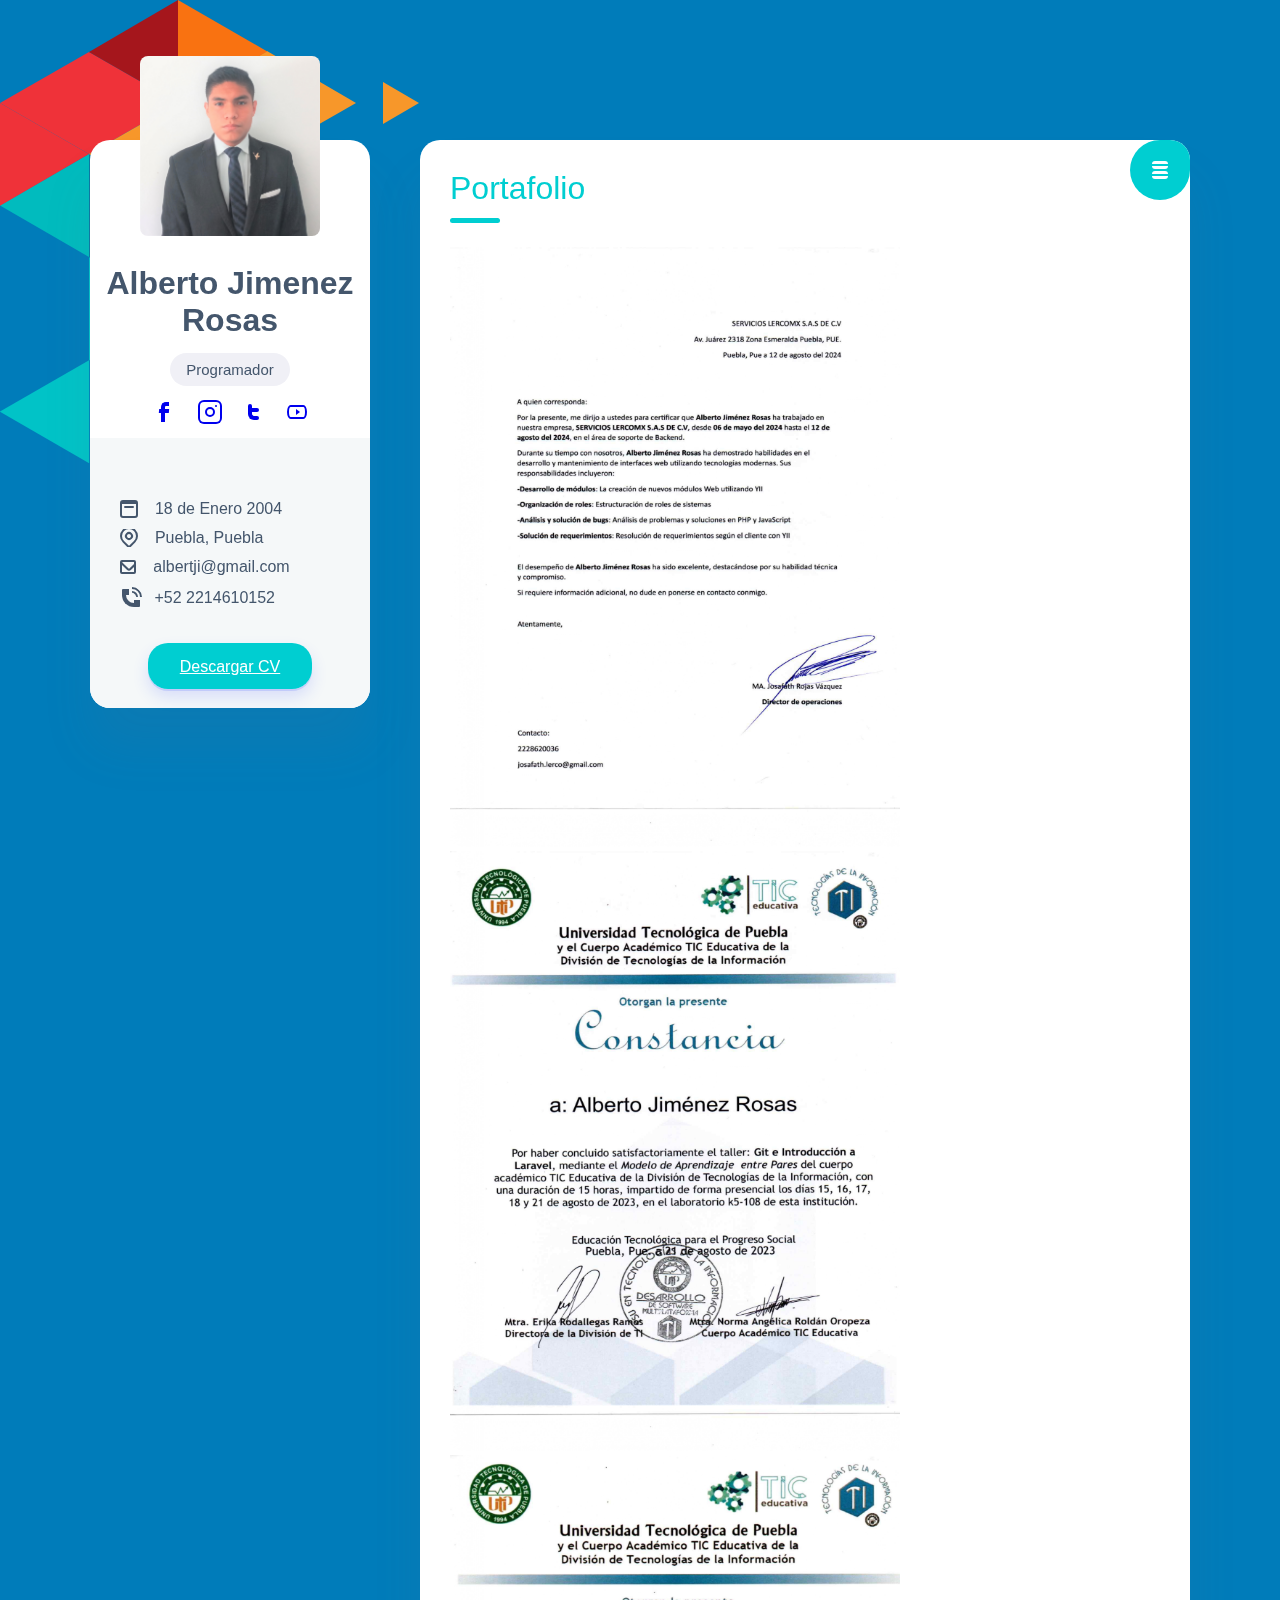
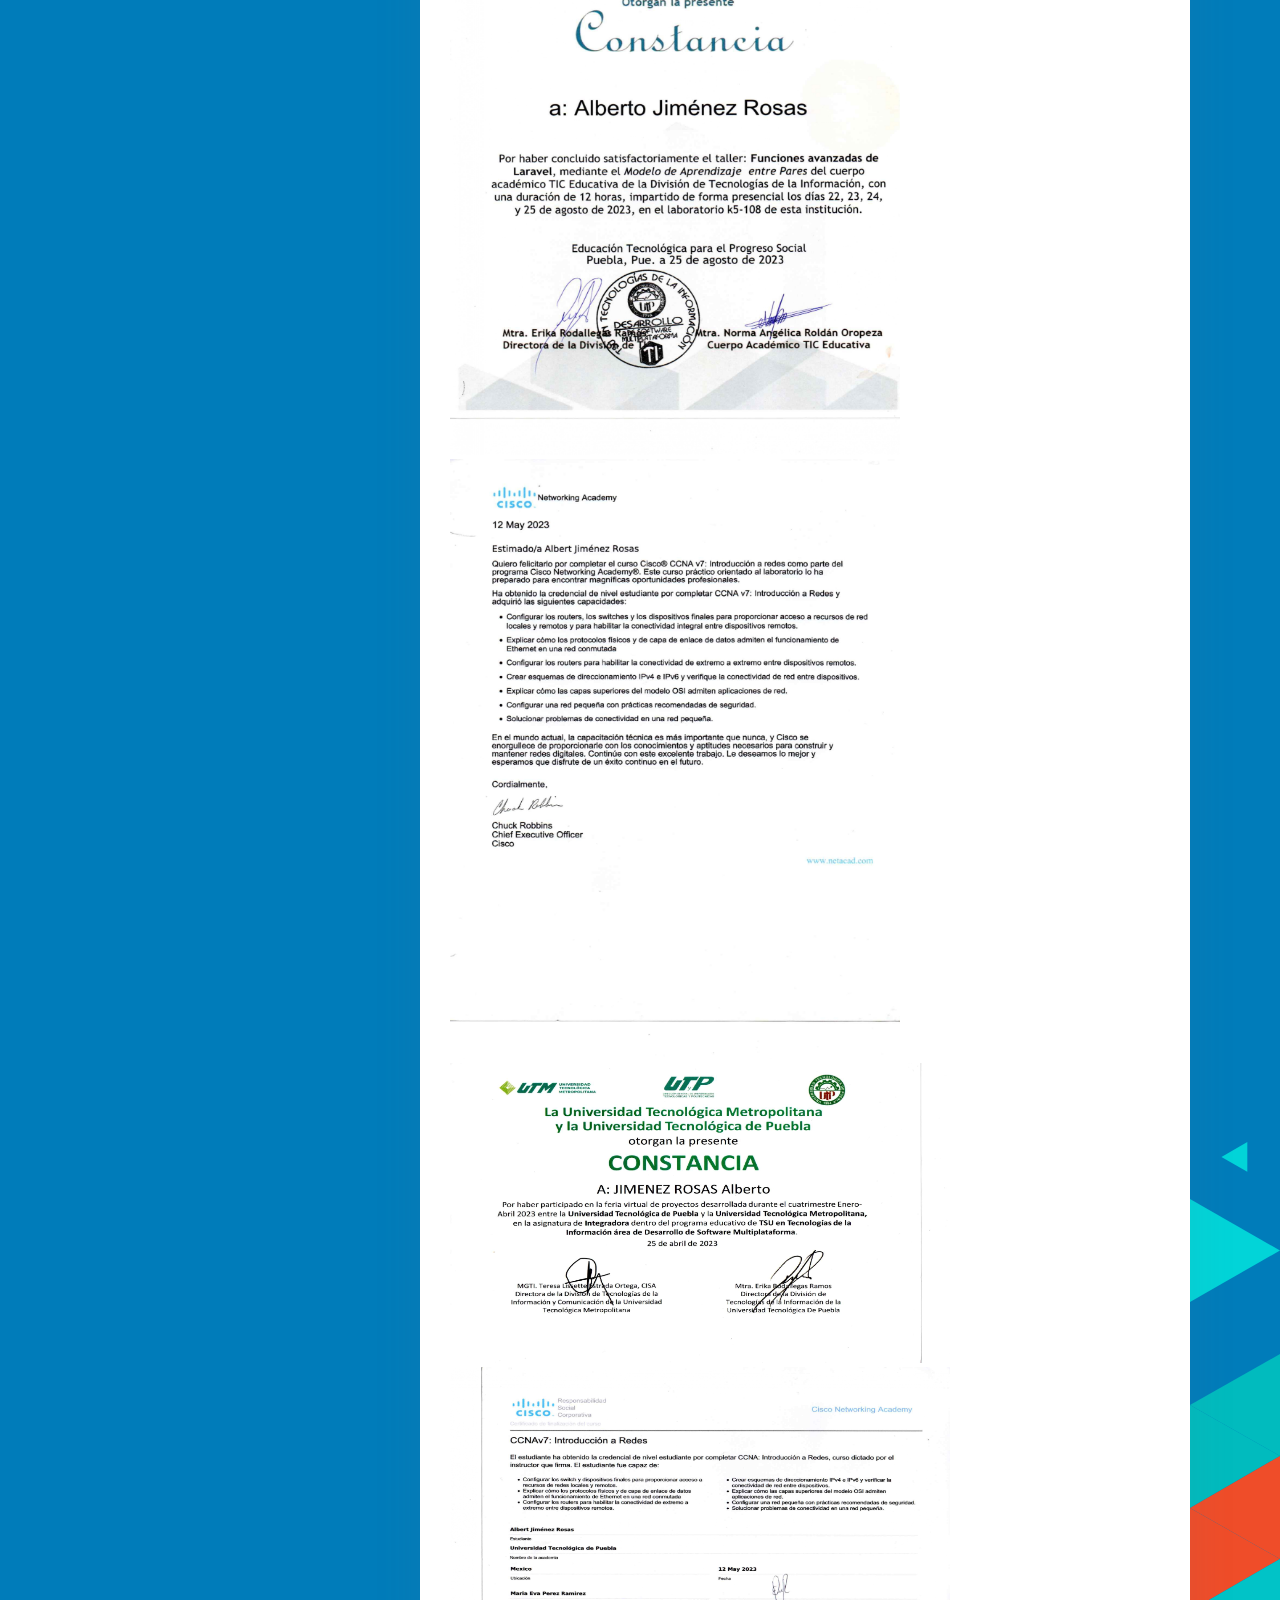
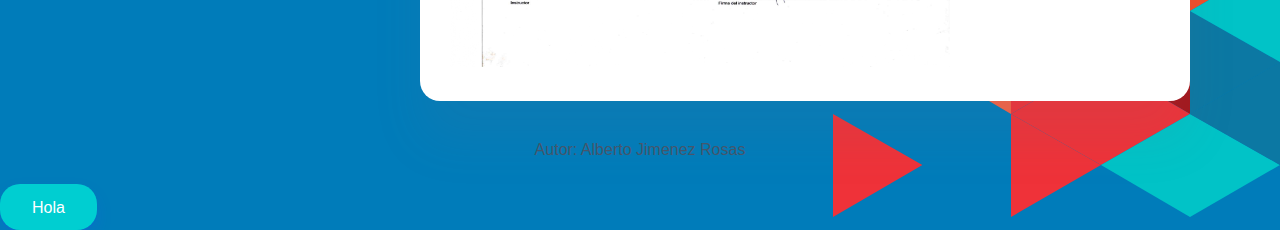
==== commit b58fe2fd: "nuevo" ====
--- a/portfolio.html
+++ b/portfolio.html
@@ -38,17 +38,15 @@
                         <li class="contacts-block-item"><i class="gg-mail"></i><a href="#">&nbsp;&nbsp;albertji@gmail.com</a>
                         </li>
                         <li class="contacts-block-item"><i class="gg-phone"></i>&nbsp;+52 2214610152</li>
-                        <li class="contacts-block-item"><i class="gg-phone"></i><a href="#">&nbsp;&nbsp;Skype:
-                                alberto15</a></li>
                     </ul>
-                    <a href="media/prueba.pdf" class="btn">Descargar CV</a>
+                    <a href="media/cv ALBERTO.pdf" class="btn">Descargar CV</a>
                 </div>
             </div>
         </aside>
 
         <sectiom class="resume">
 
-            <h2 class="title bordered">Portfolio</h2>
+            <h2 class="title bordered">Portafolio</h2>
             <div class="portfolio">
                 <img src="resources/porfolio/img1.jpg" onclick="showImage(this)" width="450" height="600">
                 
@@ -75,10 +73,12 @@
                 <div class="inner-menu js-menu">
                     <ul class="nav">
                         <li class="nav-item">
-                            <a href="index.html">Acerca de</a>
+                            <a href="index.html">Acerca de mi -</a>
                         </li>
+                        <br>
+                        <br>
                         <li class="nav-item">
-                            <a href="portfolio.html">Portafolio</a>
+                            <a href="portfolio.html">Portafolio </a>
                         </li>
                     </ul>
                 </div>
--- a/css/site.css
+++ b/css/site.css
@@ -138,75 +138,60 @@
 
 .portofolio img {
     max-width: 100%;
+    height: auto;
+    display: block;
 }
 
 .modal {
+    display: none;
     position: fixed;
     top: 0;
     left: 0;
     width: 100%;
     height: 100%;
-    padding: 40px 20px;
-    background-color: rgba(0, 0, 0, 0.7);
-    z-index: 999;
-    display: none;
-    text-align: center;
-}
-
- .modal {
-     display: none;
-     position: fixed;
-     top: 0;
-     left: 0;
-     width: 100%;
-     height: 100%;
-     background-color: rgba(0, 0, 0, 0.8);
-     justify-content: center;
-     align-items: center;
- }
+    background-color: rgba(0, 0, 0, 0.8);
+    justify-content: center;
+    align-items: center;
+}
 
 .modal img {
     max-height: 100%;
-        margin: auto;
-
-
-}
-
-
-
-         .modal-content {
-             position: relative;
-             display: flex;
-             flex-direction: column;
-             align-items: center;
-             background: white;
-             padding: 20px;
-             border-radius: 10px;
-         }
-
+    margin: auto;
+}
+
+.modal-content {
+    position: relative;
+    display: flex;
+    flex-direction: column;
+    align-items: center;
+    background: white;
+    padding: 20px;
+    border-radius: 10px;
+    max-width: 90%;
+    margin: auto;
+}
 
 .showModal {
     display: block;
     transition: 0.5s ease-in;
 }
 
-                .close-modal {
-                    position: absolute;
-                    top: 10px;
-                    right: 10px;
-                    background: red;
-                    color: white;
-                    border: none;
-                    border-radius: 50%;
-                    padding: 5px;
-                    cursor: pointer;
-                    font-size: 18px;
-                }
+.close-modal {
+    position: absolute;
+    top: 10px;
+    right: 10px;
+    background: red;
+    color: white;
+    border: none;
+    border-radius: 50%;
+    padding: 5px;
+    cursor: pointer;
+    font-size: 18px;
+}
 
 /* LABORATORIO 5 */
 .resume {
     background-color: white;
-    background-color: #fff;
     border-radius: 20px;
     padding: 1.875rem;
     position: relative;
@@ -229,18 +214,26 @@
     right: 0;
     width: 3.75rem;
     z-index: 2;
+    cursor: pointer;
+    font-size: 24px;
 }
 
 .inner-menu {
     display: flex;
-    align-items: center;
+    align-items: flex-end;
     justify-content: flex-end;
     height: 3.75rem;
     padding-right: 2rem;
     position: absolute;
-    top: 0;
-    right: 0;
+    /* top: 0; */
+    /* right: 0; */
     z-index: 1;
+
+        top: 60px;
+        right: 20px;
+        flex-direction: column;
+        padding: 15px;
+        border-radius: 8px;
 }
 
 .js-menu {
@@ -399,7 +392,7 @@
     text-align: center;
 }
 
-@media(max-widht: 1400px) {
+@media (max-width: 1400px) {
     .main-content {
         max-width: 1100px;
     }
@@ -409,7 +402,7 @@
     }
 }
 
-@media(max-widht: 940px) {
+@media (max-width: 940px) {
     .main-content {
         max-width: 700px;
     }
@@ -427,7 +420,7 @@
     }
 }
 
-@media(max-widht: 768px) {
+@media (max-width: 768px) {
     body {
         padding-left: 1rem;
         padding-right: 1rem;
@@ -448,6 +441,41 @@
         margin: unset;
         width: 100%;
     }
-}
-
-
+
+    .my-services {
+        grid-template-columns: 1fr;
+    }
+
+    .timeline-content>div {
+        flex-direction: column;
+    }
+
+    .js-menu>.nav {
+        flex-direction: column;
+        height: auto;
+        padding: 1rem;
+    }
+
+    .js-menu.active>.nav {
+        width: 100%;
+    }
+
+    .nav a {
+        opacity: 1;
+        margin: 0.5rem 0;
+    }
+
+    .modal-content {
+        max-width: 90%;
+        margin: auto;
+    }
+
+    .modal img {
+        max-width: 100%;
+        height: auto;
+    }
+
+    footer {
+        padding: 1rem;
+    }
+}